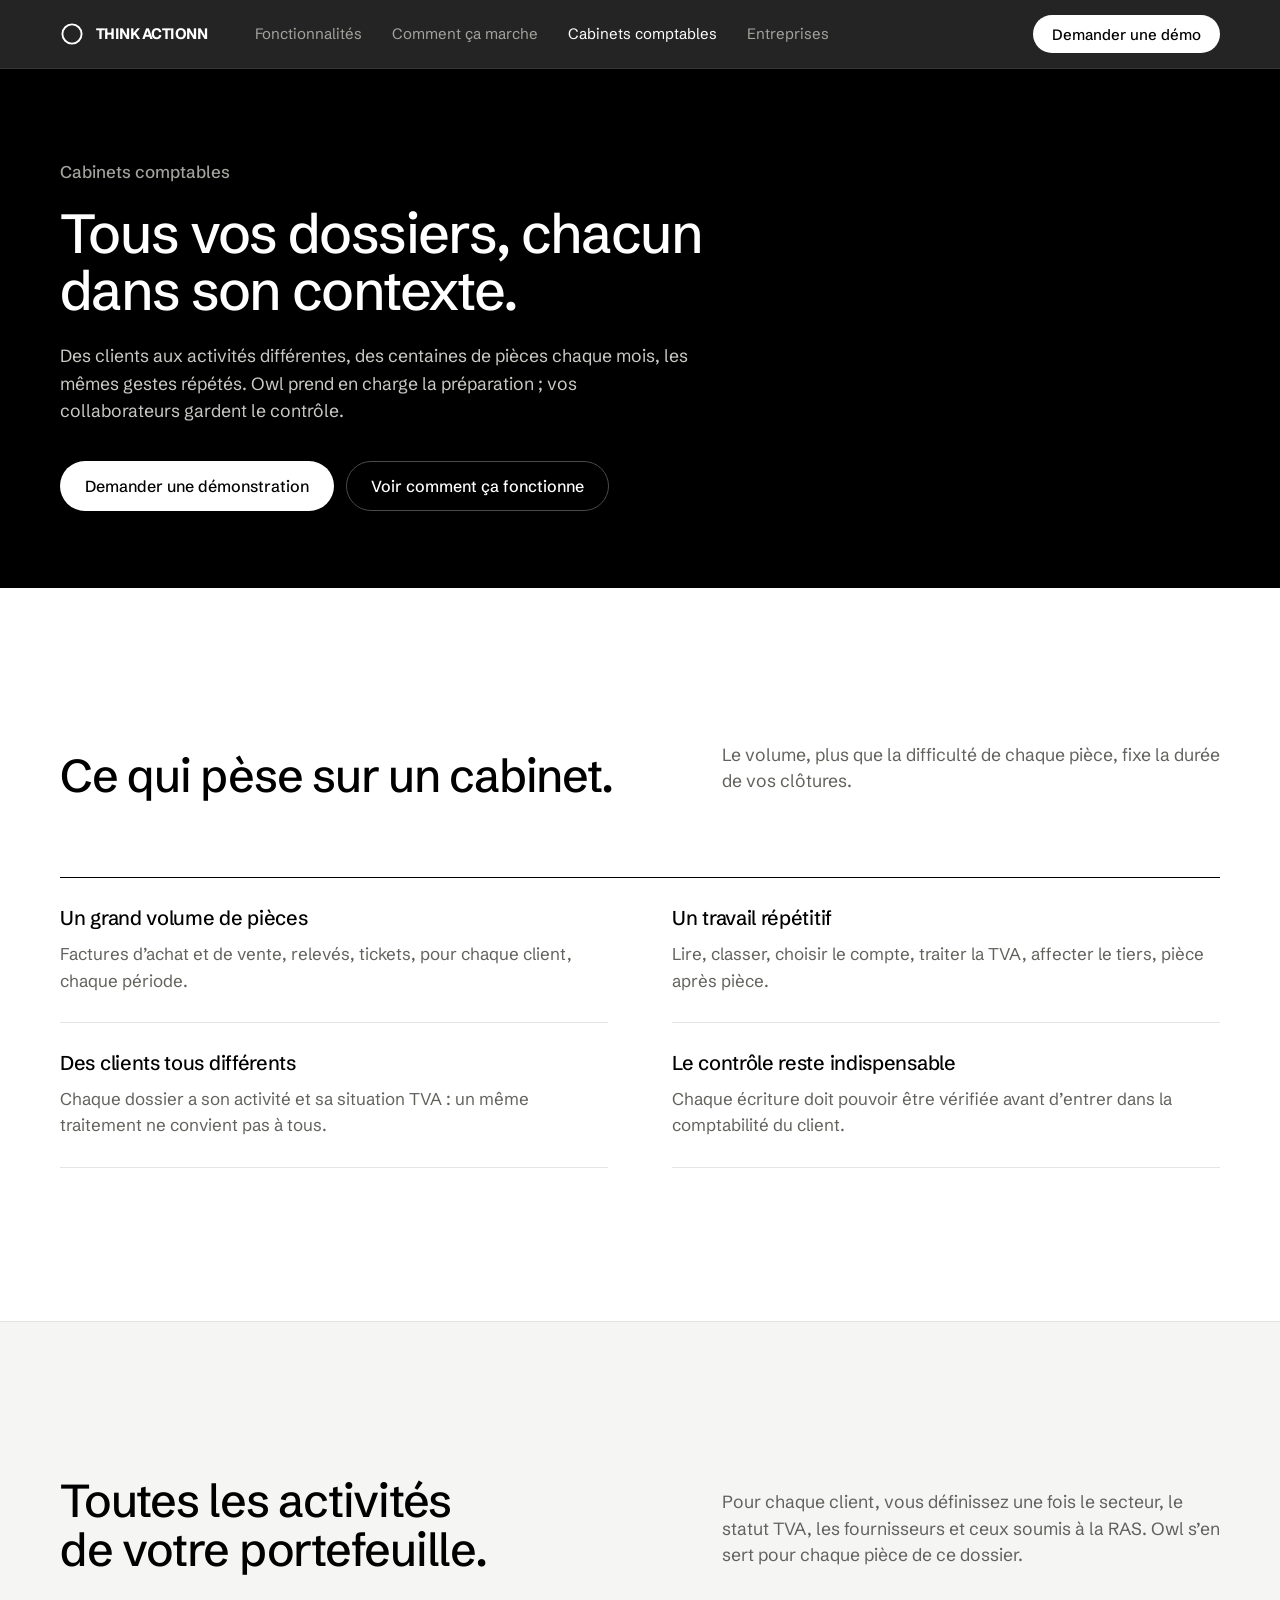
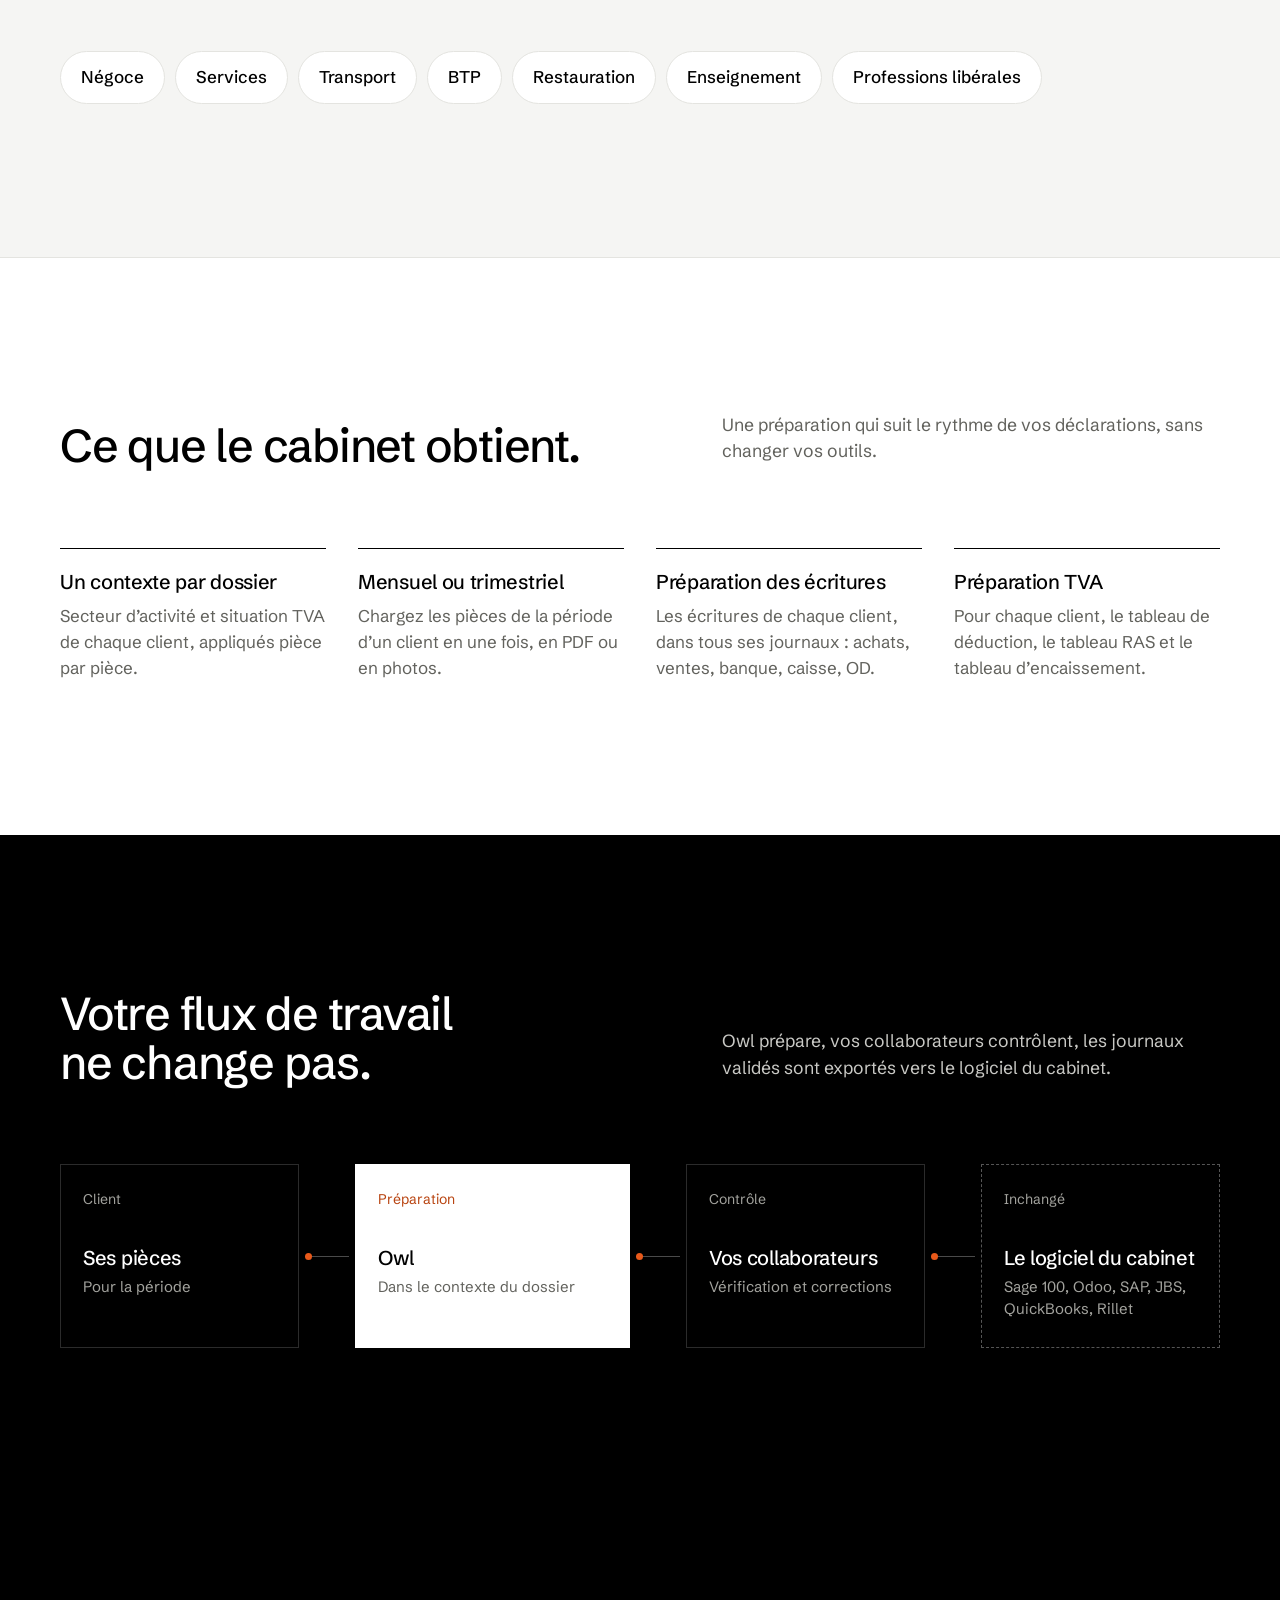
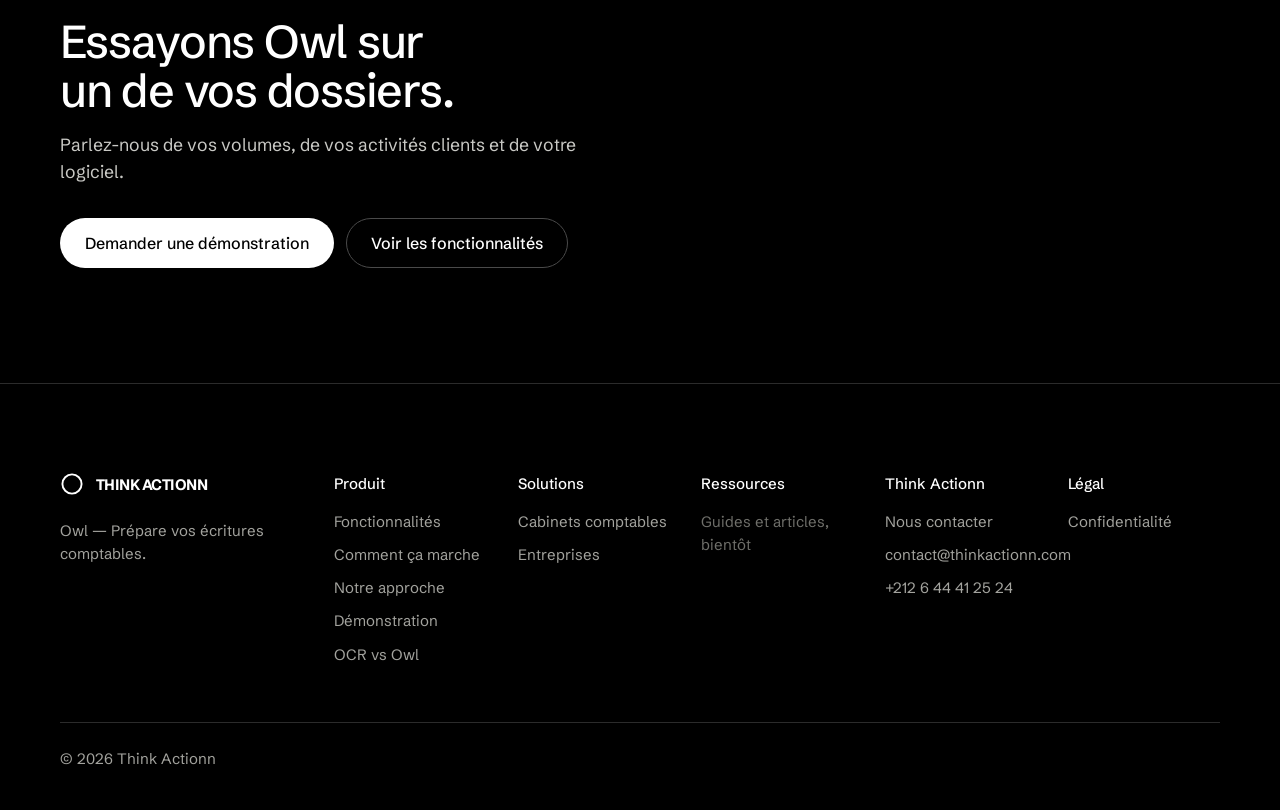
==== accounting-firms.html @ 58a0eada "Libellé « OCR comptable Maroc » renommé « OCR vs Owl » Pied de page des 8 pages, fil d'Ariane et llm" ====
<!doctype html>
<html lang="fr">
<head>
  <meta charset="utf-8">
  <meta name="viewport" content="width=device-width, initial-scale=1">
  <title>Owl pour les cabinets comptables au Maroc | Think Actionn</title>
  <meta name="description" content="Owl prépare les écritures et la TVA de chaque dossier client dans son propre contexte. Vos collaborateurs contrôlent, puis exportent vers le logiciel du cabinet.">
  <meta property="og:type" content="website">
  <meta property="og:locale" content="fr_MA">
  <meta property="og:site_name" content="Think Actionn">
  <meta property="og:url" content="https://www.thinkactionn.com/accounting-firms">
  <meta property="og:title" content="Owl pour les cabinets comptables au Maroc | Think Actionn">
  <meta property="og:description" content="Owl prépare les écritures et la TVA de chaque dossier client dans son propre contexte. Vos collaborateurs contrôlent, puis exportent vers le logiciel du cabinet.">
  <meta property="og:image" content="https://www.thinkactionn.com/assets/og-image.png">
  <meta property="og:image:width" content="1200">
  <meta property="og:image:height" content="630">
  <meta property="og:image:alt" content="Owl par Think Actionn : Owl prépare vos écritures comptables.">
  <meta name="twitter:card" content="summary_large_image">
  <meta name="twitter:title" content="Owl pour les cabinets comptables au Maroc | Think Actionn">
  <meta name="twitter:description" content="Owl prépare les écritures et la TVA de chaque dossier client dans son propre contexte. Vos collaborateurs contrôlent, puis exportent vers le logiciel du cabinet.">
  <meta name="twitter:image" content="https://www.thinkactionn.com/assets/og-image.png">
  <script>document.documentElement.classList.add('js');setTimeout(function(){if(!window.__owlReady)document.documentElement.classList.remove('js')},4000)</script>
  <link rel="canonical" href="https://www.thinkactionn.com/accounting-firms">
  <script type="application/ld+json">{"@context":"https://schema.org","@type":"BreadcrumbList","itemListElement":[{"@type":"ListItem","position":1,"name":"Accueil","item":"https://www.thinkactionn.com/"},{"@type":"ListItem","position":2,"name":"Cabinets comptables","item":"https://www.thinkactionn.com/accounting-firms"}]}</script>
  <link rel="icon" href="assets/favicon.svg" type="image/svg+xml">
  <link rel="preconnect" href="https://fonts.googleapis.com">
  <link rel="preconnect" href="https://fonts.gstatic.com" crossorigin>
  <link href="https://fonts.googleapis.com/css2?family=Geist:wght@400;500;600;700&family=Geist+Mono:wght@500&family=Schibsted+Grotesk:wght@400;500;600;700&display=swap" rel="stylesheet">
  <link rel="stylesheet" href="styles.css">
</head>
<body>
  <a class="skip" href="#main">Aller au contenu</a>

  <header class="nav" id="top">
    <div class="wrap nav__inner">
      <a class="brand" href="/" aria-label="Think Actionn, accueil">
        <svg class="brand__mark" viewBox="0 0 24 24" aria-hidden="true"><circle cx="12" cy="12" r="9.6"/></svg>
        <span class="brand__name">THINK ACTIONN</span>
      </a>
      <nav class="nav__links" id="nav-menu" aria-label="Navigation principale">
        <a href="/features">Fonctionnalités</a>
        <a href="/how-it-works">Comment ça marche</a>
        <a href="/accounting-firms" aria-current="page">Cabinets comptables</a>
        <a href="/companies">Entreprises</a>
        <a class="nav__menu-cta" href="/demo#demande">Demander une démonstration</a>
      </nav>
      <a class="btn btn--light btn--sm nav__cta" href="/demo#demande">Demander une démo</a>
      <button class="nav__toggle" type="button" aria-expanded="false" aria-controls="nav-menu">Menu</button>
    </div>
  </header>

  <main id="main">

    <section class="legal-hero page-hero" aria-labelledby="page-title">
      <div class="wrap">
        <p class="page-hero__k">Cabinets comptables</p>
        <h1 id="page-title">Tous vos dossiers, chacun dans son contexte.</h1>
        <p class="legal-hero__lede">
          Des clients aux activités différentes, des centaines de pièces chaque mois, les mêmes gestes répétés.
          Owl prend en charge la préparation&nbsp;; vos collaborateurs gardent le contrôle.
        </p>
        <div class="page-hero__actions">
          <a class="btn btn--light" href="/demo#demande">Demander une démonstration</a>
          <a class="btn btn--ghost-dark" href="/how-it-works">Voir comment ça fonctionne</a>
        </div>
      </div>
    </section>

    <section class="section" aria-labelledby="c1">
      <div class="wrap">
        <div class="section__head" data-reveal>
          <h2 id="c1">Ce qui pèse sur un cabinet.</h2>
          <p class="lede">Le volume, plus que la difficulté de chaque pièce, fixe la durée de vos clôtures.</p>
        </div>
        <dl class="ctxgrid">
          <div data-reveal><dt>Un grand volume de pièces</dt><dd>Factures d’achat et de vente, relevés, tickets, pour chaque client, chaque période.</dd></div>
          <div data-reveal><dt>Un travail répétitif</dt><dd>Lire, classer, choisir le compte, traiter la TVA, affecter le tiers, pièce après pièce.</dd></div>
          <div data-reveal><dt>Des clients tous différents</dt><dd>Chaque dossier a son activité et sa situation TVA&nbsp;: un même traitement ne convient pas à tous.</dd></div>
          <div data-reveal><dt>Le contrôle reste indispensable</dt><dd>Chaque écriture doit pouvoir être vérifiée avant d’entrer dans la comptabilité du client.</dd></div>
        </dl>
      </div>
    </section>

    <section class="section firms" aria-labelledby="c2">
      <div class="wrap">
        <div class="section__head" data-reveal>
          <h2 id="c2">Toutes les activités de votre portefeuille.</h2>
          <p class="lede">Pour chaque client, vous définissez une fois le secteur, le statut TVA, les fournisseurs et ceux soumis à la RAS. Owl s’en sert pour chaque pièce de ce dossier.</p>
        </div>
        <ul class="sectors" data-reveal aria-label="Exemples d’activités">
          <li>Négoce</li><li>Services</li><li>Transport</li><li>BTP</li><li>Restauration</li><li>Enseignement</li><li>Professions libérales</li>
        </ul>
      </div>
    </section>

    <section class="section" aria-labelledby="c3">
      <div class="wrap">
        <div class="section__head" data-reveal>
          <h2 id="c3">Ce que le cabinet obtient.</h2>
          <p class="lede">Une préparation qui suit le rythme de vos déclarations, sans changer vos outils.</p>
        </div>
        <div class="firm-points firm-points--4">
          <div data-reveal><h3>Un contexte par dossier</h3><p>Secteur d’activité et situation TVA de chaque client, appliqués pièce par pièce.</p></div>
          <div data-reveal><h3>Mensuel ou trimestriel</h3><p>Chargez les pièces de la période d’un client en une fois, en PDF ou en photos.</p></div>
          <div data-reveal><h3>Préparation des écritures</h3><p>Les écritures de chaque client, dans tous ses journaux&nbsp;: achats, ventes, banque, caisse, OD.</p></div>
          <div data-reveal><h3>Préparation TVA</h3><p>Pour chaque client, le tableau de déduction, le tableau RAS et le tableau d’encaissement.</p></div>
        </div>
      </div>
    </section>

    <section class="section fit" aria-labelledby="c4">
      <div class="wrap">
        <div class="section__head" data-reveal>
          <h2 id="c4">Votre flux de travail ne change pas.</h2>
          <p class="lede">Owl prépare, vos collaborateurs contrôlent, les journaux validés sont exportés vers le logiciel du cabinet.</p>
        </div>
        <div class="pipeline" data-reveal role="img" aria-label="Schéma : les pièces du client entrent dans Owl, les écritures sont contrôlées par le cabinet, puis exportées vers le logiciel du cabinet.">
          <div class="pipeline__node"><span class="pipeline__k">Client</span><strong>Ses pièces</strong><span>Pour la période</span></div>
          <div class="pipeline__link" aria-hidden="true"><i></i></div>
          <div class="pipeline__node pipeline__node--owl"><span class="pipeline__k">Préparation</span><strong>Owl</strong><span>Dans le contexte du dossier</span></div>
          <div class="pipeline__link" aria-hidden="true"><i></i></div>
          <div class="pipeline__node"><span class="pipeline__k">Contrôle</span><strong>Vos collaborateurs</strong><span>Vérification et corrections</span></div>
          <div class="pipeline__link" aria-hidden="true"><i></i></div>
          <div class="pipeline__node pipeline__node--yours"><span class="pipeline__k">Inchangé</span><strong>Le logiciel du cabinet</strong><span>Sage 100, Odoo, SAP, JBS, QuickBooks, Rillet</span></div>
        </div>
      </div>
    </section>

    <section class="cta-band" aria-labelledby="cta-title">
      <div class="wrap cta-band__inner" data-reveal>
        <div>
          <h2 id="cta-title">Essayons Owl sur un de vos dossiers.</h2>
          <p>Parlez-nous de vos volumes, de vos activités clients et de votre logiciel.</p>
        </div>
        <div class="cta-band__actions">
          <a class="btn btn--light" href="/demo#demande">Demander une démonstration</a>
          <a class="btn btn--ghost-dark" href="/features">Voir les fonctionnalités</a>
        </div>
      </div>
    </section>

  </main>

  <footer class="footer">
    <div class="wrap">
      <div class="footer__grid">
        <div class="footer__brand">
          <a class="brand brand--footer" href="/" aria-label="Think Actionn, accueil">
            <svg class="brand__mark" viewBox="0 0 24 24" aria-hidden="true"><circle cx="12" cy="12" r="9.6"/></svg>
            <span class="brand__name">THINK ACTIONN</span>
          </a>
          <p>Owl — Prépare vos écritures comptables.</p>
        </div>
        <nav class="footer__col" aria-label="Produit">
          <p class="footer__h">Produit</p>
          <ul>
            <li><a href="/features">Fonctionnalités</a></li>
            <li><a href="/how-it-works">Comment ça marche</a></li>
            <li><a href="/approach">Notre approche</a></li>
            <li><a href="/demo">Démonstration</a></li>
            <li><a href="/ocr-comptable-maroc">OCR vs Owl</a></li>
          </ul>
        </nav>
        <nav class="footer__col" aria-label="Solutions">
          <p class="footer__h">Solutions</p>
          <ul>
            <li><a href="/accounting-firms">Cabinets comptables</a></li>
            <li><a href="/companies">Entreprises</a></li>
          </ul>
        </nav>
        <div class="footer__col">
          <p class="footer__h">Ressources</p>
          <ul>
            <li><span class="footer__soon">Guides et articles, bientôt</span></li>
          </ul>
        </div>
        <nav class="footer__col footer__col--contact" aria-label="Think Actionn">
          <p class="footer__h">Think Actionn</p>
          <ul>
            <li><a href="/demo#demande">Nous contacter</a></li>
            <li><a href="mailto:contact@thinkactionn.com">contact@thinkactionn.com</a></li>
            <li><a href="tel:+212644412524">+212 6 44 41 25 24</a></li>
          </ul>
        </nav>
        <nav class="footer__col" aria-label="Légal">
          <p class="footer__h">Légal</p>
          <ul>
            <li><a href="/confidentialite">Confidentialité</a></li>
            <!-- TODO: ajouter « Mentions légales » et « Conditions d’utilisation » quand les textes seront rédigés. -->
          </ul>
        </nav>
      </div>
      <p class="footer__copy">© <span data-year>2026</span> Think Actionn</p>
    </div>
  </footer>

  <script src="script.js" defer></script>
</body>
</html>
---- styles.css ----
/* Think Actionn — OWL marketing site */

:root {
  --ink: #000;
  --paper: #fff;
  --graphite: #141414;
  --line-dark: #2b2b2b;
  --mist: #a3a39e;          /* secondary text on black */
  --stone: #62625d;         /* secondary text on white */
  --line: #e4e4e0;
  --wash: #f5f5f3;          /* quiet alternate surface */
  --ember: #e8591a;         /* "prepared by OWL" — used for nothing else */
  --ember-ink: #b8430f;     /* ember as readable text on white */

  --font: "Schibsted Grotesk", system-ui, -apple-system, "Segoe UI", sans-serif;
  --font-ui: "Geist", system-ui, -apple-system, "Segoe UI", sans-serif;
  --font-mono: "Geist Mono", ui-monospace, Consolas, monospace;
  --ease: cubic-bezier(.2, .7, .2, 1);

  --wrap: 1240px;
  --gutter: clamp(16px, 4vw, 40px);
  --section: clamp(88px, 12vw, 160px);

  --t-h1: clamp(2.4rem, 4.3vw, 3.8rem);
  --t-h2: clamp(2rem, 3.6vw, 3.2rem);
  --t-lede: clamp(1.1rem, 1.35vw, 1.25rem);
}

*, *::before, *::after { box-sizing: border-box; }
html { scroll-behavior: smooth; -webkit-text-size-adjust: 100%; }
body {
  margin: 0;
  font-family: var(--font);
  font-size: 1.0625rem;
  line-height: 1.55;
  color: var(--ink);
  background: var(--paper);
  -webkit-font-smoothing: antialiased;
  text-rendering: optimizeLegibility;
}
h1, h2, h3, p, dl, dd, ol, ul, figure, fieldset { margin: 0; }
ol, ul { padding: 0; list-style: none; }
fieldset { border: 0; padding: 0; min-width: 0; }
a { color: inherit; }
img, svg { display: block; }
.num { text-align: right; font-variant-numeric: tabular-nums; white-space: nowrap; }

:focus-visible { outline: 2px solid var(--ember); outline-offset: 3px; border-radius: 2px; }

.skip {
  position: absolute; left: 16px; top: -60px; z-index: 100;
  background: var(--paper); color: var(--ink); padding: 10px 14px; text-decoration: none;
}
.skip:focus { top: 12px; }

.wrap { max-width: var(--wrap); margin: 0 auto; padding: 0 var(--gutter); }

h1, h2 { font-weight: 500; letter-spacing: -0.03em; line-height: 1.04; text-wrap: balance; }
h1 { font-size: var(--t-h1); }
h2 { font-size: var(--t-h2); line-height: 1.07; letter-spacing: -0.027em; }
h3 { font-size: 1.125rem; font-weight: 600; letter-spacing: -0.01em; line-height: 1.3; }
.lede { font-size: var(--t-lede); line-height: 1.5; color: var(--stone); max-width: 38em; text-wrap: pretty; }
.text-link { display: inline-block; margin-top: 28px; font-weight: 500; text-underline-offset: 5px; text-decoration-thickness: 1px; }
.text-link:hover { text-decoration-color: var(--ember); }

/* ---------- Buttons ---------- */
.btn {
  display: inline-flex; align-items: center; justify-content: center;
  height: 50px; padding: 0 24px;
  font: 500 1rem/1 var(--font);
  text-decoration: none; border: 1px solid transparent; border-radius: 999px;
  cursor: pointer; transition: background-color .15s, color .15s, border-color .15s, transform .15s, opacity .15s;
}
.btn:active { transform: scale(.98); }
.btn--sm { white-space: nowrap; flex: none; height: 38px; padding: 0 18px; font-size: .9375rem; }
.btn--light { background: var(--paper); color: var(--ink); }
.btn--light:hover { background: #e9e9e6; }
.btn--ghost-dark { color: var(--paper); border-color: #4a4a4a; }
.btn--ghost-dark:hover { border-color: var(--paper); }
.btn[aria-busy="true"] { opacity: .6; cursor: progress; }

/* ---------- Nav ---------- */
.nav {
  position: sticky; top: 0; z-index: 50;
  background: rgba(0, 0, 0, .86);
  backdrop-filter: saturate(140%) blur(10px);
  -webkit-backdrop-filter: saturate(140%) blur(10px);
  color: var(--paper);
  border-bottom: 1px solid rgba(255, 255, 255, .08);
}
.nav__inner { display: flex; align-items: center; gap: 40px; height: 68px; }
.brand { display: inline-flex; align-items: center; gap: 12px; white-space: nowrap; flex: none; text-decoration: none; font-weight: 600; font-size: 1.0625rem; letter-spacing: -0.01em; }
.brand__mark { width: 24px; height: 24px; fill: none; stroke: currentColor; stroke-width: 1.9; }
.brand__name { font-family: var(--font-ui); font-weight: 700; font-size: .9375rem; letter-spacing: -0.035em; }
.nav__links { display: flex; gap: 30px; margin-right: auto; }
.nav__links a { white-space: nowrap; text-decoration: none; font-size: .9375rem; color: var(--mist); transition: color .15s; }
.nav__links a:hover { color: var(--paper); }

/* ---------- OWL logo ---------- */
.owl-logo { --owl-eye: var(--ink); height: 46px; width: auto; color: var(--paper); overflow: visible; }
.owl-eye { fill: var(--owl-eye); }
.owl-logo--live .owl-eyes { transform-box: fill-box; transform-origin: center; animation: owl-blink 6s infinite; }
.owl-logo--live .owl-pupils { animation: owl-glance 9s var(--ease) infinite; }
@keyframes owl-blink { 0%, 90%, 96%, 100% { transform: scaleY(1); } 93% { transform: scaleY(.08); } }
@keyframes owl-glance {
  0%, 22% { transform: translate(0, 0); }
  28%, 46% { transform: translate(-3px, 2px); }
  52%, 70% { transform: translate(3px, 2px); }
  76%, 100% { transform: translate(0, 0); }
}

/* ---------- Hero ---------- */
.hero { background: var(--ink); color: var(--paper); overflow: hidden; padding: clamp(48px, 6vw, 80px) 0 clamp(64px, 8vw, 112px); }
.hero__top { display: grid; grid-template-columns: minmax(0, 7.4fr) minmax(0, 4.6fr); gap: 32px clamp(40px, 5vw, 80px); align-items: end; }
.hero__product { display: flex; align-items: flex-end; gap: 14px; color: var(--mist); font-size: 1rem; margin-bottom: 32px; }
.hero__product span { padding-bottom: 2px; }
.hero__title .line { display: block; overflow: hidden; padding-bottom: .08em; }
.hero__title .line > span { display: inline-block; }
.hero__title .line + .line > span { color: #bdbdb8; }
.hero__lede { font-size: var(--t-lede); line-height: 1.5; color: #c9c9c5; }
.hero__actions { display: flex; flex-wrap: wrap; gap: 12px; margin-top: 30px; }
.hero__actions .btn { height: 46px; padding: 0 18px; font-size: .9375rem; }
.hero__stage { margin-top: clamp(48px, 6vw, 80px); }

.js .hero__title .line > span { transform: translateY(110%); animation: rise 1s var(--ease) forwards; }
.js .hero__title .line + .line > span { animation-delay: .12s; }
.js .hero__product, .js .hero__side { opacity: 0; animation: fade-up .9s var(--ease) forwards; }
.js .hero__side { animation-delay: .35s; }
.js .hero__stage { opacity: 0; transform: translateY(48px); animation: slide-in 1.3s var(--ease) .45s forwards; }
@keyframes rise { to { transform: none; } }
@keyframes fade-up { from { opacity: 0; transform: translateY(16px); } to { opacity: 1; transform: none; } }
@keyframes slide-in { to { opacity: 1; transform: none; } }

/* demo steps above the window */
.steps-bar { display: grid; grid-template-columns: repeat(4, minmax(0, 1fr)); gap: 12px; margin-bottom: 18px; }
.steps-bar li { position: relative; display: flex; align-items: center; gap: 10px; padding-bottom: 12px; color: #77776f; font-size: .9375rem; transition: color .4s; }
.steps-bar li::before { content: ""; position: absolute; left: 0; right: 0; bottom: 0; height: 2px; background: #262626; }
.steps-bar li::after { content: ""; position: absolute; left: 0; right: 0; bottom: 0; height: 2px; background: var(--ember); transform: scaleX(0); transform-origin: left; transition: transform .5s var(--ease); }
.steps-bar span { display: inline-grid; place-items: center; width: 24px; height: 24px; border-radius: 50%; border: 1px solid #3a3a3a; font-size: .8125rem; font-variant-numeric: tabular-nums; flex: none; transition: background-color .4s, border-color .4s, color .4s; }
.steps-bar li.is-active, .steps-bar li.is-done { color: var(--paper); }
.steps-bar li.is-active::after, .steps-bar li.is-done::after { transform: scaleX(1); }
.steps-bar li.is-done::after { background: #5a5a5a; }
.steps-bar li.is-active span { background: var(--ember); border-color: var(--ember); color: var(--paper); }
.steps-bar li.is-done span { border-color: #777; }

/* ---------- Window chrome ---------- */
.window { border-radius: 12px; overflow: hidden; background: #fff; box-shadow: 0 0 0 1px rgba(255,255,255,.14), 0 50px 100px -30px rgba(0,0,0,.7); font-family: var(--font-ui); user-select: none; }
.window--light { box-shadow: 0 0 0 1px var(--line), 0 40px 80px -48px rgba(0,0,0,.35); }
.window__bar { display: flex; align-items: center; justify-content: space-between; height: 38px; padding-left: 14px; background: #f0f0ee; border-bottom: 1px solid #e2e2de; font-size: 12.5px; }
.window__title { display: flex; align-items: center; gap: 10px; color: #6d6d68; white-space: nowrap; overflow: hidden; }
.window__title strong { color: #111; font-weight: 600; letter-spacing: .01em; }
.window__owl { width: 16px; height: 16px; color: #111; flex: none; }
.window__sep { width: 1px; height: 12px; background: #cfcfca; }
.window__controls { display: flex; height: 100%; }
.window__controls svg { width: 46px; height: 100%; padding: 14px 18px; fill: none; stroke: #555; stroke-width: 1; }

/* ---------- OWL dashboard replica (fixed 1280×740 canvas, scaled to fit) ---------- */
.dash-viewport { position: relative; width: 100%; height: calc(740px * var(--s, 1)); overflow: hidden; }
.dash {
  position: absolute; left: 0; top: 0; width: 1280px; height: 740px;
  transform: scale(var(--s, 1)); transform-origin: 0 0;
  display: grid; grid-template-columns: 206px minmax(0, 1fr);
  background: #fff; color: #1b1b1b; font-family: var(--font-ui); font-size: 12px; line-height: 1.35;
  font-variant-numeric: tabular-nums;
}
.dash svg { fill: none; stroke: currentColor; stroke-width: 1.3; stroke-linecap: round; stroke-linejoin: round; }

.dash__side { padding: 22px 14px; border-right: 1px solid #efedea; }
.dash__brand { display: flex; align-items: center; gap: 10px; padding: 0 8px; font-size: 14px; letter-spacing: -.02em; }
.dash__brand svg { width: 24px; height: 24px; stroke-width: 2; }
.dash__group { display: flex; justify-content: space-between; align-items: center; margin: 44px 8px 12px; font-size: 9px; font-weight: 600; letter-spacing: .3em; color: #a09e99; }
.dash__group svg { width: 10px; height: 10px; }
.dash__group--two { margin-top: 36px; }
.dash__nav li { display: flex; align-items: center; gap: 10px; padding: 9px 10px; border-radius: 8px; color: #33332f; font-size: 12px; transition: background-color .3s, box-shadow .3s; }
.dash__nav li svg { width: 14px; height: 14px; color: #8a8883; flex: none; }
.dash__nav li.is-active { background: #f4f2ef; font-weight: 600; color: #111; }
.dash__nav li.is-active svg { color: #111; }

.dash__main { position: relative; display: flex; flex-direction: column; background: #fbfaf8; min-width: 0; overflow: hidden; }
.dash__top { display: flex; align-items: center; gap: 18px; height: 58px; flex: none; padding: 0 22px; background: #fff; border-bottom: 1px solid #f0eeea; }
.dash__burger { width: 18px; height: 18px; color: #444; }
.dash__crumb { font-family: var(--font-mono); font-size: 11px; letter-spacing: .06em; color: #666; transition: opacity .25s; }
.dash__jsel { margin-left: auto; display: flex; align-items: center; gap: 22px; border: 1px solid #e6e4e0; border-radius: 999px; padding: 10px 18px; font-size: 10.5px; letter-spacing: .06em; background: #fff; }
.dash__jsel b { font-weight: 700; }
.dash__jsel svg { width: 10px; height: 10px; }

/* journal view */
.jv { display: flex; flex-direction: column; flex: 1; min-height: 0; transition: opacity .35s var(--ease); }
.jv.is-hidden { opacity: 0; }
.dash__toolbar { position: relative; display: flex; align-items: flex-end; gap: 12px; padding: 22px 22px 0; }
.dash__search { display: flex; align-items: center; gap: 9px; width: 210px; flex: none; height: 38px; padding: 0 12px; border: 1px solid #e4e2de; border-radius: 8px; background: #fff; color: #9a9893; font-size: 12px; white-space: nowrap; }
.dash__search svg { width: 15px; height: 15px; color: #555; }
.dash__field { position: relative; }
.dash__field label { display: block; font-size: 8px; font-weight: 600; letter-spacing: .12em; color: #6f6d68; margin: 0 0 6px 2px; }
.dash__select { display: flex; align-items: center; justify-content: space-between; gap: 14px; min-width: 118px; height: 38px; padding: 0 12px; border: 1px solid #e4e2de; border-radius: 8px; background: #fff; font-size: 10px; letter-spacing: .03em; white-space: nowrap; transition: border-color .3s, box-shadow .3s, transform .15s; }
.dash__select--wide { min-width: 168px; }
.dash__select b { font-weight: 700; }
.dash__select svg { width: 10px; height: 10px; color: #666; flex: none; }
.dd { position: absolute; z-index: 6; top: 100%; left: 0; right: 0; margin-top: 4px; padding: 4px; background: #fff; border: 1px solid #e4e2de; border-radius: 8px; box-shadow: 0 14px 30px -12px rgba(0,0,0,.25); font-size: 9.5px; font-weight: 700; letter-spacing: .03em; opacity: 0; transform: translateY(-4px); transition: opacity .25s, transform .25s; }
.dd.is-open { opacity: 1; transform: none; }
.dd li { padding: 8px; border-radius: 5px; }
.dd li.is-on { background: #f4f2ef; }
.dash__btn { display: flex; align-items: center; gap: 8px; height: 38px; padding: 0 14px; border: 1px solid #e4e2de; border-radius: 8px; background: #fff; font-size: 9px; font-weight: 700; letter-spacing: .04em; white-space: nowrap; transition: border-color .3s, box-shadow .3s, transform .15s; }
.dash__btn svg { width: 13px; height: 13px; color: #555; }
.dash__upslot { position: relative; height: 46px; min-width: 250px; }
.dash__upload { position: absolute; left: 0; top: 0; display: flex; align-items: center; gap: 10px; height: 46px; padding: 0 24px; border: 1.5px dashed #d6d3cd; border-radius: 10px; background: #fff; font-size: 10.5px; font-weight: 600; white-space: nowrap; transition: opacity .3s, border-color .3s, box-shadow .3s, transform .15s; }
.dash__upload svg { width: 14px; height: 14px; }
.dash__loaded { position: absolute; left: 0; top: 4px; display: flex; gap: 8px; opacity: 0; transform: translateX(-6px); transition: opacity .35s var(--ease), transform .35s var(--ease); pointer-events: none; }
.dash__upslot.is-loaded .dash__upload { opacity: 0; }
.dash__upslot.is-loaded .dash__loaded { opacity: 1; transform: none; }
.dash__chip { display: flex; align-items: center; gap: 10px; height: 38px; padding: 0 10px; border: 1px solid #e4e2de; border-radius: 8px; background: #fff; font-size: 9.5px; font-weight: 600; white-space: nowrap; }
.dash__chip i { font-style: normal; color: #999; font-size: 12px; }
.dash__analyse { display: flex; align-items: center; height: 38px; padding: 0 20px; border-radius: 8px; background: #111; color: #fff; font-size: 10px; font-weight: 700; letter-spacing: .06em; border: 1px solid #111; transition: transform .15s, box-shadow .3s; }
.tiers-pop { position: absolute; z-index: 6; top: 72px; left: 600px; width: 260px; padding: 14px; background: #fff; border: 1px solid #e6e3de; border-radius: 12px; box-shadow: 0 18px 40px -16px rgba(0,0,0,.28); opacity: 0; transform: translateY(6px); transition: opacity .3s var(--ease), transform .3s var(--ease); }
.tiers-pop.is-show { opacity: 1; transform: none; }
.tiers-pop p { font-size: 8.5px; font-weight: 600; letter-spacing: .12em; color: #6f6d68; margin-bottom: 8px; }
.tiers-pop li { display: flex; justify-content: space-between; padding: 7px 4px; border-bottom: 1px solid #f2f0ec; font-size: 11px; opacity: 0; transition: opacity .3s; }
.tiers-pop li:last-child { border-bottom: 0; }
.tiers-pop li b { font-weight: 600; font-family: var(--font-mono); font-size: 10.5px; }
.tiers-pop.is-show li { opacity: 1; }
.tiers-pop.is-show li:nth-child(2) { transition-delay: .06s; } .tiers-pop.is-show li:nth-child(3) { transition-delay: .12s; }
.tiers-pop.is-show li:nth-child(4) { transition-delay: .18s; } .tiers-pop.is-show li:nth-child(5) { transition-delay: .24s; }
.tiers-pop.is-show li:nth-child(6) { transition-delay: .3s; }

.dash__actions { display: flex; align-items: center; gap: 14px; padding: 16px 22px; }
.dash__export { display: flex; align-items: center; gap: 7px; height: 36px; padding: 0 14px; border: 1px solid #efedea; border-radius: 8px; color: #cfcdc8; white-space: nowrap; font-size: 9.5px; font-weight: 600; letter-spacing: .08em; transition: color .4s, border-color .4s, background-color .4s; }
.dash__export svg { width: 12px; height: 12px; }
.dash__export.is-on { color: #111; border-color: #cfcdc8; background: #fff; }
.dash__vsep { width: 1px; height: 22px; background: #e4e2de; }
.dash__clear { display: flex; align-items: center; height: 36px; padding: 0 14px; border: 1px solid #f6e4de; border-radius: 8px; color: #e49a86; white-space: nowrap; font-size: 9.5px; font-weight: 600; letter-spacing: .08em; transition: box-shadow .3s, transform .15s, border-color .3s; }

[data-target].is-focus .dash__select, .dash__btn.is-focus, .dash__upload.is-focus, .dash__clear.is-focus, .dash__analyse.is-focus, .docpanel__head b.is-focus { border-color: var(--ember); box-shadow: 0 0 0 3px rgba(232, 89, 26, .2); }
.dash__nav li.is-focus { box-shadow: inset 0 0 0 1px var(--ember); }
.is-press { transform: scale(.95); }

.dash__content { display: flex; flex: 1; min-height: 0; margin: 0 22px 22px; }

/* document source panel */
.docpanel { display: flex; flex-direction: column; width: 0; margin-right: 0; opacity: 0; overflow: hidden; flex: none; background: #fff; border: 1px solid #ebe8e3; border-radius: 10px; transition: width .7s var(--ease), margin-right .7s var(--ease), opacity .4s; }
.dash__content.is-docopen .docpanel { width: 330px; margin-right: 16px; opacity: 1; }
.docpanel > * { min-width: 328px; }
.docpanel__head { display: flex; justify-content: space-between; align-items: center; height: 40px; flex: none; padding: 0 14px; border-bottom: 1px solid #efedea; font-family: var(--font-mono); font-size: 9.5px; letter-spacing: .12em; color: #444; }
.docpanel__head span { display: flex; align-items: center; gap: 8px; }
.docpanel__head span i { width: 5px; height: 5px; border-radius: 50%; background: #111; }
.docpanel__head b { font-family: var(--font-ui); font-weight: 400; font-size: 16px; line-height: 1; padding: 2px 6px; border: 1px solid transparent; border-radius: 5px; transition: border-color .3s, box-shadow .3s, transform .15s; }
.docpanel__body { position: relative; flex: 1; min-height: 0; padding: 16px; background: #f6f5f2; overflow: hidden; }
.docpanel__foot { display: flex; align-items: center; justify-content: center; gap: 22px; height: 48px; flex: none; border-top: 1px solid #efedea; font-size: 10px; letter-spacing: .06em; }
.docpanel__foot b { font-weight: 700; }
.pgbtn { display: grid; place-items: center; width: 26px; height: 26px; border: 1px solid #ebe8e3; border-radius: 6px; color: #bbb; font-size: 14px; }
.pgbtn--on { color: #111; border-color: #d6d3cd; }
.docpanel__scan { position: absolute; left: 0; right: 0; top: 0; height: 70px; pointer-events: none; opacity: 0; background: linear-gradient(to bottom, rgba(232,89,26,0), rgba(232,89,26,.10) 85%, rgba(232,89,26,.7)); }
.docpanel__scan.is-on { animation: docscan 1.1s linear infinite; }
@keyframes docscan { 0% { opacity: 1; transform: translateY(-70px); } 100% { opacity: 1; transform: translateY(420px); } }

.docpaper { position: relative; height: 100%; background: #fff; box-shadow: 0 1px 3px rgba(0,0,0,.12); padding: 18px 16px; font-size: 8.5px; color: #333; overflow: hidden; transition: opacity .25s; }
.docpaper.is-turning { opacity: 0; }
.docpaper h5 { margin: 0 0 2px; font-size: 11px; font-weight: 700; color: #111; }
.docpaper .dp-sub { color: #888; margin-bottom: 10px; }
.docpaper .dp-line { height: 5px; background: #ecebe8; border-radius: 2px; margin: 6px 0; }
.docpaper .dp-row { display: flex; justify-content: space-between; padding: 5px 0; border-bottom: 1px solid #f0efec; }
.docpaper .dp-total { display: flex; justify-content: space-between; margin-top: 10px; padding-top: 6px; border-top: 1px solid #333; font-weight: 700; color: #111; }
.docpaper--ticket { width: 150px; margin: 0 auto; padding: 14px 12px; font-family: var(--font-mono); font-size: 7.5px; transform: rotate(-1.2deg); }
.docpaper--ticket .dp-logo { text-align: center; font-family: var(--font-ui); font-weight: 800; font-size: 16px; letter-spacing: -.06em; color: #111; }
.docpaper--ticket .dp-c { text-align: center; }

/* journal table */
.dash__table { display: flex; flex-direction: column; flex: 1; min-width: 0; border: 1px solid #ebe8e3; border-radius: 10px; background: #fff; overflow: hidden; }
.dt__scroll { flex: 1; min-height: 0; overflow: hidden; }
.dt__inner { display: flex; flex-direction: column; min-width: 998px; height: 100%; }
.dt__row { display: grid; grid-template-columns: 64px 88px 104px 92px minmax(260px, 1fr) 110px 104px 88px 88px; }
.dt__row > span { display: flex; align-items: center; padding: 0 10px; border-right: 1px solid #f1efeb; white-space: nowrap; overflow: hidden; text-overflow: ellipsis; min-width: 0; }
.dt__row > span:last-child { border-right: 0; }
.dt__row > .r { justify-content: flex-end; }
.dt__head { height: 44px; flex: none; background: #f7f5f2; border-bottom: 1px solid #ebe8e3; }
.dt__head > span { font-size: 8.5px; font-weight: 500; letter-spacing: .07em; color: #6d6b66; }
.dt__add { display: flex; align-items: center; justify-content: center; gap: 8px; height: 36px; flex: none; border-bottom: 1px solid #efedea; font-size: 9.5px; font-weight: 600; letter-spacing: .07em; color: #555; }
.dt__add svg { width: 11px; height: 11px; }
.dt__body { flex: 1; min-height: 0; overflow: hidden; }
.dt__rows { transition: transform .45s var(--ease); }
.dt__rows .dt__row { height: 30px; border-bottom: 1px solid #f1efeb; font-size: 10.5px; }
.dt__rows .dt__row.is-filled > span:first-child { box-shadow: inset 2px 0 0 var(--ember); font-weight: 600; }
.dt__rows .dt__row.is-filled > span:nth-child(3) { font-weight: 600; }
.dt__rows .dt__row.is-new { animation: row-in .7s var(--ease); }
.dt__rows .dt__row.is-new > span { animation: cell-in .4s var(--ease) backwards; }
.dt__rows .dt__row.is-clearing { transition: opacity .35s; opacity: 0; }
@keyframes row-in { from { background: rgba(232, 89, 26, .12); } to { background: transparent; } }
@keyframes cell-in { from { opacity: 0; transform: translateY(4px); } to { opacity: 1; transform: none; } }
.dt__hbar { height: 0; flex: none; padding: 0 14px; overflow: hidden; transition: height .4s; }
.dt__hbar i { display: block; width: 62%; height: 6px; margin-top: 4px; border-radius: 3px; background: #b9b7b2; }
.dash__content.is-docopen .dt__hbar { height: 14px; }
.dt__foot { display: flex; align-items: center; gap: 12px; height: 42px; flex: none; padding: 0 20px; background: #f7f5f2; border-top: 1px solid #ebe8e3; font-family: var(--font-mono); font-size: 10px; letter-spacing: .12em; color: #6d6b66; }
.dt__foot b { font-weight: 500; color: #1b3a8a; letter-spacing: .02em; min-width: 100px; font-size: 11px; }
.dt__foot b.is-credit { color: #d8412f; }
.dt__balanced { margin-left: auto; display: flex; align-items: center; gap: 8px; font-family: var(--font-ui); font-style: normal; font-size: 11px; letter-spacing: 0; color: #111; opacity: 0; transition: opacity .4s; }
.dt__balanced::before { content: ""; width: 7px; height: 7px; border-radius: 50%; background: var(--ember); }
.dt__balanced.is-show { opacity: 1; }

/* shared overlay */
.ov-analyse { position: absolute; z-index: 7; top: 300px; left: 560px; width: 400px; padding: 20px 22px; background: #fff; border: 1px solid #e6e3de; border-radius: 12px; box-shadow: 0 18px 40px -16px rgba(0,0,0,.28); opacity: 0; transform: translateY(8px) scale(.98); pointer-events: none; transition: opacity .35s var(--ease), transform .35s var(--ease); }
.ov-analyse.is-show { opacity: 1; transform: none; }
.ov-analyse__head { display: flex; align-items: center; gap: 12px; padding-bottom: 14px; border-bottom: 1px solid #efedea; margin-bottom: 10px; }
.ov-analyse__head svg { width: 30px; height: 30px; color: #111; stroke: none; }
.ov-analyse__head b { display: block; font-size: 13.5px; font-weight: 600; }
.ov-analyse__head span { font-size: 11px; color: #6d6b66; }
.ov-analyse li { display: flex; align-items: center; gap: 10px; padding: 6px 0; font-size: 12px; color: #9a9893; transition: color .3s; }
.ov-analyse li::before { content: ""; width: 14px; height: 14px; border-radius: 50%; box-shadow: inset 0 0 0 1.5px #d0cec9; flex: none; transition: box-shadow .3s, background-color .3s; }
.ov-analyse li.is-working { color: #111; }
.ov-analyse li.is-working::before { box-shadow: inset 0 0 0 1.5px var(--ember); animation: pulse .8s ease-in-out infinite; }
.ov-analyse li.is-done { color: #111; }
.ov-analyse li.is-done::before { background: var(--ember) url("data:image/svg+xml,%3Csvg xmlns='http://www.w3.org/2000/svg' viewBox='0 0 14 14'%3E%3Cpath d='M4 7.2 6 9.2 10 5' fill='none' stroke='%23fff' stroke-width='1.6' stroke-linecap='round' stroke-linejoin='round'/%3E%3C/svg%3E") center / 14px no-repeat; box-shadow: none; }
.ov-analyse li b { font-weight: 600; margin-left: 4px; }

.cursor { position: absolute; left: 0; top: 0; z-index: 10; width: 22px; height: 22px; stroke: none !important; transform: translate(900px, 560px); transition: transform .85s var(--ease), opacity .3s; pointer-events: none; }

/* ---------- Tax section on the page ---------- */
.fiscal { border-top: 1px solid var(--line); }
.fiscal__list { display: grid; grid-template-columns: repeat(3, minmax(0, 1fr)); gap: 0 40px; }
.fiscal__list > div { padding: 28px 0 8px; border-top: 2px solid var(--ember); }
.fiscal__list > div:nth-child(2) { transition-delay: .1s; }
.fiscal__list > div:nth-child(3) { transition-delay: .2s; }
.fiscal__list dt { font-size: 1.5rem; font-weight: 500; letter-spacing: -0.02em; margin-bottom: 12px; }
.fiscal__list dd { color: var(--stone); max-width: 30em; }
@media (max-width: 960px) { .fiscal__list { grid-template-columns: minmax(0, 1fr); gap: 28px; } }
/* ---------- Status dots ---------- */
.st { display: inline-block; width: 8px; height: 8px; border-radius: 50%; flex: none; }
.st--prepared { background: var(--ember); }
@keyframes pulse { 50% { opacity: .35; } }

/* ---------- Scroll reveal ---------- */
.js [data-reveal] { opacity: 0; transform: translateY(28px); transition: opacity .9s var(--ease), transform .9s var(--ease); }
.js [data-reveal].is-visible { opacity: 1; transform: none; }

/* ---------- Sections ---------- */
.section { padding: var(--section) 0; }
.section__head { display: grid; grid-template-columns: minmax(0, 6fr) minmax(0, 5fr); gap: 32px 64px; align-items: end; margin-bottom: clamp(48px, 6vw, 80px); }
.section__head .lede { padding-bottom: .35em; }
.for { display: flex; align-items: center; gap: 10px; font-weight: 500; color: var(--stone); margin-bottom: 20px; }
.for::before { content: ""; width: 22px; height: 2px; background: currentColor; }

/* Beyond extraction */
.compare { display: grid; grid-template-columns: minmax(0, 1fr) 72px minmax(0, 1fr); align-items: stretch; }
.compare__col { padding: clamp(24px, 3vw, 40px); display: flex; flex-direction: column; }
.compare__col h3 { font-size: 1.5rem; font-weight: 500; letter-spacing: -0.02em; }
.compare__sub { color: var(--stone); margin: 4px 0 24px; font-size: .9375rem; }
.compare__col--plain { border: 1px solid var(--line); }
.compare__col--owl { background: var(--ink); color: var(--paper); transition-delay: .15s; }
.compare__col--owl .compare__sub { color: var(--mist); }
.fields { font-family: var(--font-ui); font-size: 14px; border-top: 1px solid var(--ink); }
.fields div { display: flex; justify-content: space-between; gap: 16px; padding: 10px 0; border-bottom: 1px solid var(--line); }
.fields dt { color: var(--stone); }
.fields dd { font-weight: 500; }
.compare__todo { margin-top: auto; padding-top: 28px; }
.compare__todo p { font-weight: 600; margin-bottom: 8px; }
.compare__todo li { position: relative; padding: 4px 0 4px 20px; color: var(--stone); }
.compare__todo li::before { content: ""; position: absolute; left: 0; top: .78em; width: 9px; height: 9px; border-radius: 50%; box-shadow: inset 0 0 0 1.5px #b5b5b0; }
.compare__todo--done li { color: var(--paper); }
.compare__todo--done li::before { box-shadow: none; background: var(--ember); }
.compare__arrow { position: relative; }
.compare__arrow::before { content: ""; position: absolute; left: 10px; right: 10px; top: 50%; height: 1px; background: var(--line); }
.compare__arrow span { position: absolute; top: 50%; left: 10px; width: 7px; height: 7px; margin-top: -3px; border-radius: 50%; background: var(--ember); animation: travel 2.2s var(--ease) infinite; }
@keyframes travel { 0% { left: 10px; opacity: 0; } 15% { opacity: 1; } 85% { opacity: 1; } 100% { left: calc(100% - 17px); opacity: 0; } }

.ctx { display: flex; flex-wrap: wrap; gap: 6px; }
.chip { display: inline-flex; gap: 5px; align-items: center; border-radius: 999px; white-space: nowrap; }
.chip em { font-style: normal; }
.ctx--dark { margin: 0 0 18px; }
.ctx--dark .chip { border: 1px solid #3a3a3a; color: var(--paper); font-family: var(--font-ui); font-size: 12.5px; font-weight: 500; padding: 4px 11px; }
.ctx--dark .chip em { color: var(--mist); font-weight: 400; }
.mini-entry { width: 100%; border-collapse: collapse; font-family: var(--font-ui); font-size: 14px; font-variant-numeric: tabular-nums; }
.mini-entry th { text-align: left; font-weight: 400; color: var(--mist); font-size: 12.5px; padding: 8px 0; border-bottom: 1px solid #3a3a3a; }
.mini-entry th.num { text-align: right; }
.mini-entry td { padding: 10px 0; border-bottom: 1px solid #262626; }
.mini-entry td + td, .mini-entry th + th { padding-left: 12px; }
.mini-entry td:first-child { font-weight: 600; }
.mini-entry tbody td:nth-child(2) { color: #c9c9c5; }
.mini-entry tfoot td { border-bottom: 0; font-weight: 600; }
.js .mini-entry tbody tr { opacity: 0; transform: translateX(-8px); transition: opacity .5s var(--ease), transform .5s var(--ease); }
.js .is-visible .mini-entry tbody tr { opacity: 1; transform: none; }
.js .is-visible .mini-entry tbody tr:nth-child(1) { transition-delay: .5s; }
.js .is-visible .mini-entry tbody tr:nth-child(2) { transition-delay: .7s; }
.js .is-visible .mini-entry tbody tr:nth-child(3) { transition-delay: .9s; }

/* Workflow */
.workflow { background: var(--wash); border-top: 1px solid var(--line); border-bottom: 1px solid var(--line); }
.flow { display: grid; gap: 14px; }
.flow__band { position: relative; display: grid; grid-template-columns: 200px minmax(0, 1fr); gap: 12px 32px; padding-top: 18px; }
.flow__band::before { content: ""; position: absolute; left: 0; right: 0; top: 0; height: 2px; background: var(--ink); transform-origin: left; }
.flow__band--owl::before { background: var(--ember); }
.flow__owner { display: flex; align-items: center; gap: 8px; align-self: start; font-weight: 500; font-size: 1.0625rem; }
.flow__steps { display: grid; grid-template-columns: repeat(3, minmax(0, 1fr)); gap: 12px; }
.flow__steps li { background: var(--paper); border: 1px solid var(--line); padding: 22px 24px 26px; min-height: 176px; display: flex; flex-direction: column; }
.flow__band--owl .flow__steps li { background: var(--ink); border-color: var(--ink); color: var(--paper); }
.flow__band--owl .flow__steps li p { color: var(--mist); }
.flow__n { font-variant-numeric: tabular-nums; font-size: .9375rem; color: var(--stone); margin-bottom: auto; padding-bottom: 32px; }
.flow__band--owl .flow__n { color: var(--ember); }
.flow__steps h3 { margin-bottom: 8px; }
.flow__steps p { font-size: .9375rem; line-height: 1.45; color: var(--stone); }
.js .flow__band::before { transform: scaleX(0); transition: transform 1s var(--ease); transition-delay: calc(var(--b, 0) * .35s); }
.js .flow__steps li { opacity: 0; transform: translateY(18px); transition: opacity .6s var(--ease), transform .6s var(--ease); transition-delay: calc(var(--i, 0) * .14s + .2s); }
.js .flow.is-visible .flow__band::before { transform: scaleX(1); }
.js .flow.is-visible .flow__steps li { opacity: 1; transform: none; }

.period { display: grid; grid-template-columns: minmax(0, 1fr) auto; gap: 32px 64px; align-items: center; margin-top: 56px; padding: 32px clamp(24px, 3vw, 40px); background: var(--paper); border: 1px solid var(--line); }
.period h3 { font-size: 1.5rem; font-weight: 500; letter-spacing: -0.02em; margin-bottom: 8px; }
.period p { color: var(--stone); max-width: 36em; }
.period__stack { position: relative; width: 250px; height: 96px; }
.period__stack span { position: absolute; top: 14px; left: calc(var(--k) * 36px); width: 52px; height: 68px; background: #fff; border: 1px solid #d9d9d4; border-radius: 4px; box-shadow: 0 6px 14px -8px rgba(0,0,0,.25); animation: process 4.2s var(--ease) infinite; animation-delay: calc(var(--k) * .5s); }
.period__stack span::before, .period__stack span::after { content: ""; position: absolute; left: 8px; right: 8px; height: 2px; background: #e6e6e2; }
.period__stack span::before { top: 12px; box-shadow: 0 7px 0 #e6e6e2, 0 14px 0 #e6e6e2; }
.period__stack span::after { bottom: 10px; left: 24px; background: #cfcfca; }
.period__stack span:nth-child(1) { --k: 0; } .period__stack span:nth-child(2) { --k: 1; } .period__stack span:nth-child(3) { --k: 2; }
.period__stack span:nth-child(4) { --k: 3; } .period__stack span:nth-child(5) { --k: 4; } .period__stack span:nth-child(6) { --k: 5; }
@keyframes process { 0%, 30% { transform: none; border-color: #d9d9d4; } 12% { transform: translateY(-12px); border-color: var(--ember); } 100% { transform: none; } }

/* Two questions — interactive demo */
.questions__head { max-width: 860px; margin-bottom: clamp(48px, 6vw, 72px); }
.questions__head .lede { margin-top: 24px; }
.demo { display: grid; grid-template-columns: minmax(0, 5fr) minmax(0, 7fr); gap: 24px; align-items: stretch; }
.demo__controls { display: flex; flex-direction: column; gap: 28px; }
.seg legend { display: flex; align-items: center; gap: 10px; font-weight: 600; margin-bottom: 12px; padding: 0; }
.seg__n { display: inline-grid; place-items: center; width: 24px; height: 24px; border-radius: 50%; background: var(--ink); color: var(--paper); font-size: .8125rem; font-variant-numeric: tabular-nums; }
.seg label { display: block; cursor: pointer; }
.seg label + label { margin-top: 8px; }
.seg input { position: absolute; opacity: 0; pointer-events: none; }
.seg label span { display: flex; align-items: center; gap: 12px; padding: 14px 16px; border: 1px solid var(--line); background: var(--paper); border-radius: 10px; transition: background-color .25s, color .25s, border-color .25s; }
.seg label span::before { content: ""; width: 16px; height: 16px; border-radius: 50%; box-shadow: inset 0 0 0 1.5px #b5b5b0; flex: none; transition: box-shadow .25s; }
.seg label:hover span { border-color: #bcbcb7; }
.seg input:checked + span { background: var(--ink); color: var(--paper); border-color: var(--ink); }
.seg input:checked + span::before { box-shadow: inset 0 0 0 5px var(--paper); }
.seg input:focus-visible + span { outline: 2px solid var(--ember); outline-offset: 2px; }
.demo__invoice { font-family: var(--font-ui); font-size: 13.5px; border: 1px dashed #c9c9c4; border-radius: 10px; padding: 16px; display: flex; flex-direction: column; }
.demo__invoice p { color: var(--stone); font-size: 12.5px; margin-bottom: 6px; }
.demo__invoice span { color: var(--stone); }
.demo__invoice dl { display: grid; grid-template-columns: repeat(3, 1fr); gap: 8px; margin-top: 12px; }
.demo__invoice dt { color: var(--stone); font-size: 12px; }
.demo__invoice dd { font-weight: 600; font-variant-numeric: tabular-nums; }

.demo__result { background: var(--paper); border: 1px solid var(--line); border-radius: 14px; padding: clamp(20px, 3vw, 36px); display: flex; flex-direction: column; box-shadow: 0 30px 60px -40px rgba(0,0,0,.3); }
.demo__result-head { display: flex; justify-content: space-between; align-items: center; gap: 16px; flex-wrap: wrap; margin-bottom: 20px; }
.demo__label { display: inline-flex; align-items: center; gap: 8px; font-weight: 600; }
.demo__auto { display: inline-flex; align-items: center; gap: 10px; color: var(--stone); font-size: .875rem; transition: opacity .3s; }
.demo__auto.is-off { opacity: 0; }
.demo__bar { width: 44px; height: 2px; background: var(--line); overflow: hidden; }
.demo__bar i { display: block; height: 100%; background: var(--ink); transform-origin: left; transform: scaleX(0); }
.demo__bar i.is-running { animation: bar var(--cycle, 3.6s) linear forwards; }
@keyframes bar { to { transform: scaleX(1); } }

.dentry { font-family: var(--font-ui); font-size: 15px; font-variant-numeric: tabular-nums; border-top: 1px solid var(--ink); }
.dentry__row { display: grid; grid-template-columns: 76px minmax(0, 1fr) 108px 108px; gap: 12px; align-items: center; padding: 14px 0; border-bottom: 1px solid var(--line); }
.dentry__head { font-size: 12.5px; color: var(--stone); padding: 10px 0; }
.dentry__row span:nth-child(2) { overflow: hidden; text-overflow: ellipsis; white-space: nowrap; }
.dentry__total { font-weight: 600; border-bottom: 0; }
.acc { font-weight: 600; border-radius: 4px; margin-left: -6px; padding: 2px 6px; justify-self: start; }
.flash { animation: flash 1.1s var(--ease); }
@keyframes flash { 0% { background: rgba(232, 89, 26, .28); } 100% { background: transparent; } }
.dentry__collapse { display: grid; grid-template-rows: 1fr; transition: grid-template-rows .55s var(--ease), opacity .4s; }
.dentry__collapse > .dentry__row { min-height: 0; overflow: hidden; transition: padding .55s var(--ease); }
.dentry__collapse.is-collapsed { grid-template-rows: 0fr; opacity: 0; }
.dentry__collapse.is-collapsed > .dentry__row { padding-top: 0; padding-bottom: 0; border-bottom-width: 0; }
.why { margin-top: auto; padding-top: 24px; display: grid; gap: 10px; }
.why li { padding-left: 14px; border-left: 2px solid var(--ember); color: #33332f; transition: opacity .3s; }
.why li.is-swapping { opacity: 0; }

/* For companies */
.audience-block { border-top: 1px solid var(--line); }
.split { display: grid; grid-template-columns: minmax(0, 6fr) minmax(0, 5fr); gap: clamp(40px, 7vw, 104px); align-items: center; }
.split__copy .lede { margin-top: 24px; }
.adapts { margin-top: 40px; }
.adapts > div { display: grid; grid-template-columns: minmax(0, 2fr) minmax(0, 3fr); gap: 6px 32px; padding: 18px 0; border-top: 1px solid var(--line); }
.adapts > div:first-child { border-top-color: var(--ink); }
.adapts dt { font-weight: 600; font-size: 1.125rem; letter-spacing: -0.01em; }
.adapts dd { color: var(--stone); }
.adapts > div:nth-child(2) { transition-delay: .1s; }
.adapts > div:nth-child(3) { transition-delay: .2s; }

.ctxcard { font-family: var(--font-ui); background: var(--paper); border: 1px solid var(--line); border-radius: 14px; padding: 28px; box-shadow: 0 40px 80px -48px rgba(0,0,0,.35); display: grid; gap: 18px; }
.ctxcard__title { font-weight: 600; font-size: 15px; }
.ctxcard__field label { display: block; font-size: 9.5px; font-weight: 600; letter-spacing: .12em; color: #6f6d68; margin-bottom: 7px; }
.ctxcard .dash__select { height: 44px; font-size: 12px; }
.ctxcard .dash__select svg { width: 11px; height: 11px; fill: none; stroke: currentColor; stroke-width: 1.3; }
.ctxcard__toggle { display: grid; grid-template-columns: 1fr 1fr; padding: 4px; border: 1px solid #e4e2de; border-radius: 10px; font-size: 12px; letter-spacing: .04em; }
.ctxcard__toggle b { display: grid; place-items: center; height: 36px; border-radius: 7px; font-weight: 700; color: #8a8883; }
.ctxcard__toggle b.is-on { background: #111; color: #fff; }
.ctxcard__btn { display: flex; align-items: center; justify-content: center; height: 46px; border-radius: 10px; background: #111; color: #fff; font-weight: 600; font-size: 14px; position: relative; overflow: hidden; }
.ctxcard__btn::after { content: ""; position: absolute; inset: 0; background: linear-gradient(100deg, transparent 30%, rgba(255,255,255,.18) 50%, transparent 70%); transform: translateX(-100%); animation: sheen 3.4s var(--ease) infinite 1s; }
@keyframes sheen { 0% { transform: translateX(-100%); } 40%, 100% { transform: translateX(100%); } }
.ctxcard__note { display: flex; align-items: center; gap: 10px; color: var(--stone); font-size: 13px; }
.ctxcard__note::before { content: ""; width: 8px; height: 8px; border-radius: 50%; background: var(--ember); flex: none; }
.js .ctxcard__field { opacity: 0; transform: translateX(12px); transition: opacity .5s var(--ease), transform .5s var(--ease); }
.js .is-visible .ctxcard__field { opacity: 1; transform: none; }
.js .is-visible .ctxcard__field:nth-of-type(1) { transition-delay: .3s; }
.js .is-visible .ctxcard__field:nth-of-type(2) { transition-delay: .45s; }
.js .is-visible .ctxcard__field:nth-of-type(3) { transition-delay: .6s; }

/* For accounting firms */
.firms { background: var(--wash); border-top: 1px solid var(--line); border-bottom: 1px solid var(--line); }
.clients { background: #fff; font-size: 13.5px; font-variant-numeric: tabular-nums; }
.clients__row { display: grid; grid-template-columns: minmax(0, 1.3fr) minmax(0, 1.3fr) minmax(0, 1fr) minmax(0, 1.4fr); gap: 16px; align-items: center; padding: 13px 20px; border-bottom: 1px solid #f0f0ed; }
.clients__head { color: #8a8a85; font-size: 12px; padding: 10px 20px; background: #fafaf8; border-bottom-color: #e6e6e2; }
.clients__name { font-weight: 600; }
.tag { justify-self: start; border: 1px solid #d9d9d4; border-radius: 999px; padding: 2px 10px; font-size: 12px; white-space: nowrap; }
.tag--sans { background: #111; border-color: #111; color: #fff; }
.prog { display: grid; grid-template-columns: minmax(0, 1fr) 76px; gap: 12px; align-items: center; }
.prog::before { content: ""; grid-area: 1 / 1; height: 4px; border-radius: 2px; background: #ededea; }
.prog i { grid-area: 1 / 1; height: 4px; border-radius: 2px; background: var(--ember); width: calc(var(--p) * 100%); transform-origin: left; }
.prog b { font-weight: 500; text-align: right; }
.js .prog i { transform: scaleX(0); transition: transform 1.6s var(--ease) .3s; }
.js .is-visible .prog i { transform: scaleX(1); }
.firm-points { display: grid; grid-template-columns: repeat(3, 1fr); gap: 40px; margin-top: clamp(48px, 6vw, 72px); }
.firm-points > div { border-top: 1px solid var(--ink); padding-top: 20px; }
.firm-points > div:nth-child(2) { transition-delay: .1s; }
.firm-points > div:nth-child(3) { transition-delay: .2s; }
.firm-points h3 { font-size: 1.25rem; font-weight: 500; letter-spacing: -0.015em; margin-bottom: 8px; }
.firm-points p { color: var(--stone); }

/* Privacy */
.privacy__grid { display: grid; grid-template-columns: minmax(0, 5fr) minmax(0, 7fr); gap: clamp(40px, 7vw, 104px); align-items: start; }
.privacy__head { position: sticky; top: 110px; }
.privacy__head .lede { margin-top: 24px; }
.privacy__list { display: grid; grid-template-columns: repeat(2, minmax(0, 1fr)); gap: 0 40px; }
.privacy__list > div { padding: 24px 0 32px; border-top: 1px solid var(--line); }
.privacy__list > div:nth-child(-n+2) { border-top-color: var(--ink); }
.privacy__list > div:nth-child(even) { transition-delay: .1s; }
.privacy__list dt { font-size: 1.1875rem; font-weight: 600; letter-spacing: -0.012em; margin-bottom: 8px; }
.privacy__list dd { color: var(--stone); }

/* Fit / pipeline */
.fit { background: var(--ink); color: var(--paper); }
.fit .lede { color: #c9c9c5; }
.pipeline { display: grid; grid-template-columns: 1fr 56px 1.15fr 56px 1fr 56px 1fr; align-items: stretch; }
.pipeline__node { display: flex; flex-direction: column; gap: 6px; padding: 24px 22px 28px; border: 1px solid var(--line-dark); }
.pipeline__node strong { font-size: 1.25rem; font-weight: 500; letter-spacing: -0.015em; line-height: 1.25; }
.pipeline__node span:last-child { color: var(--mist); font-size: .9375rem; line-height: 1.45; }
.pipeline__k { font-size: .875rem; color: var(--mist); margin-bottom: 28px; }
.pipeline__node--owl { background: var(--paper); color: var(--ink); border-color: var(--paper); }
.pipeline__node--owl .pipeline__k { color: var(--ember-ink); }
.pipeline__node--owl span:last-child { color: var(--stone); }
.pipeline__node--yours { border-style: dashed; border-color: #555; }
.pipeline__link { position: relative; }
.pipeline__link::before { content: ""; position: absolute; left: 6px; right: 6px; top: 50%; height: 1px; background: #4a4a4a; }
.pipeline__link i { position: absolute; top: 50%; left: 6px; width: 7px; height: 7px; margin-top: -3px; border-radius: 50%; background: var(--ember); animation: travel 2.4s var(--ease) infinite; }
.pipeline__link:nth-of-type(4) i { animation-delay: .8s; }
.pipeline__link:nth-of-type(6) i { animation-delay: 1.6s; }

/* Contact */
.contact { background: var(--ink); color: var(--paper); padding: var(--section) 0; border-top: 1px solid var(--line-dark); }
.contact__grid { display: grid; grid-template-columns: minmax(0, 5fr) minmax(0, 6fr); gap: clamp(40px, 7vw, 112px); align-items: start; }
.contact .lede { color: #c9c9c5; margin-top: 24px; }
.form { display: grid; gap: 20px; transition-delay: .12s; }
.form__row { display: grid; grid-template-columns: 1fr 1fr; gap: 20px; }
.field-group { display: flex; flex-direction: column; gap: 8px; }
.field-group label { font-size: .9375rem; color: #d6d6d2; }
.optional { color: var(--mist); margin-left: 6px; }
.form input, .form select, .form textarea {
  font: inherit; color: var(--paper);
  background: var(--graphite); border: 1px solid var(--line-dark); border-radius: 8px;
  padding: 13px 14px; width: 100%;
  transition: border-color .15s;
}
.form input::placeholder { color: #6b6b66; }
.form textarea { resize: vertical; min-height: 116px; }
.form select { appearance: none; background-image: linear-gradient(45deg, transparent 50%, #999 50%), linear-gradient(135deg, #999 50%, transparent 50%); background-position: calc(100% - 20px) 55%, calc(100% - 15px) 55%; background-size: 5px 5px; background-repeat: no-repeat; padding-right: 40px; }
.form select option { background: var(--graphite); }
.form input:hover, .form select:hover, .form textarea:hover { border-color: #444; }
.form input:focus, .form select:focus, .form textarea:focus { outline: none; border-color: var(--paper); }
.form [aria-invalid="true"] { border-color: var(--ember); }
.form__submit { display: flex; flex-wrap: wrap; align-items: center; gap: 14px 24px; margin-top: 8px; }
.form__privacy { color: var(--mist); font-size: .875rem; }
.form__error { color: #ff9a6b; font-size: .9375rem; }
.form__done { border-top: 1px solid var(--line-dark); padding-top: 20px; animation: fade-up .6s var(--ease); }
.form__done strong { font-size: 1.25rem; font-weight: 500; }
.form__done p { color: #c9c9c5; margin-top: 4px; }
.form.is-sent .form__row, .form.is-sent > .field-group, .form.is-sent > .form__submit { display: none; }
.form__done:focus { outline: none; }

/* Footer */
.footer { background: var(--ink); color: var(--mist); border-top: 1px solid var(--line-dark); padding: 40px 0 48px; font-size: .9375rem; }
.footer__inner { display: flex; flex-wrap: wrap; align-items: center; gap: 16px 40px; }
.brand--footer { color: var(--paper); }
.footer__copy { margin-left: auto; }

/* ---------- Responsive ---------- */
@media (max-width: 1120px) {
  .flow__band { grid-template-columns: minmax(0, 1fr); }
  .flow__steps li { min-height: 0; }
  .pipeline { grid-template-columns: 1fr 1fr; gap: 12px; }
  .pipeline__link { display: none; }
}

@media (max-width: 1060px) {
  .nav__links { display: none; }
  .nav__inner { justify-content: space-between; }
}

@media (max-width: 960px) {
  .nav__inner { justify-content: space-between; }
  .hero__top, .contact__grid, .section__head, .split, .demo, .privacy__grid { grid-template-columns: minmax(0, 1fr); }
  .privacy__head { position: static; }
  .section__head { align-items: start; }
  .steps-bar { grid-template-columns: repeat(2, minmax(0, 1fr)); }
  .compare { grid-template-columns: minmax(0, 1fr); }
  .compare__arrow { height: 56px; }
  .compare__arrow::before { left: 50%; right: auto; top: 8px; bottom: 8px; width: 1px; height: auto; }
  .compare__arrow span { left: 50%; margin-left: -3px; animation-name: travel-y; }
  .firm-points { grid-template-columns: minmax(0, 1fr); gap: 28px; }
  .clients__row { grid-template-columns: minmax(0, 1.4fr) minmax(0, 1fr) minmax(0, 1.3fr); }
  .clients__row > :nth-child(2) { display: none; }
  .period { grid-template-columns: minmax(0, 1fr); }
}
@keyframes travel-y { 0% { top: 8px; opacity: 0; } 15%, 85% { opacity: 1; } 100% { top: calc(100% - 15px); opacity: 0; } }

@media (max-width: 640px) {
  .steps-bar { font-size: .8125rem; }
  .steps-bar li { font-size: .8125rem; }
  .window__title span:not(:first-of-type), .window__sep { display: none; }
  .flow__steps { grid-template-columns: minmax(0, 1fr); }
  .flow__n { padding-bottom: 16px; }
  .pipeline { grid-template-columns: minmax(0, 1fr); }
  .adapts > div { grid-template-columns: minmax(0, 1fr); }
  .privacy__list { grid-template-columns: minmax(0, 1fr); }
  .privacy__list > div:nth-child(2) { border-top-color: var(--line); }
  .form__row { grid-template-columns: minmax(0, 1fr); }
  .hero__actions .btn { flex: 1 1 100%; }
  .footer__copy { margin-left: 0; }
  .dentry { font-size: 13.5px; }
  .dentry__row { grid-template-columns: 58px minmax(0, 1fr) 76px 76px; gap: 8px; }
  .clients__row { grid-template-columns: minmax(0, 1fr) auto; padding: 12px 16px; }
  .clients__head { display: none; }
  .clients__row .prog { grid-column: 1 / -1; }
  .period__stack { width: 230px; }
}

/* Reduced motion: keep every animation, but replace movement with fades.
   (Many visitors have "reduce motion" / "animations off" enabled at OS level.) */
@keyframes rm-fade { from { opacity: 0; } to { opacity: 1; } }
@media (prefers-reduced-motion: reduce) {
  html { scroll-behavior: auto; }
  .js .hero__title .line > span, .js .hero__product, .js .hero__side, .js .hero__stage {
    transform: none; opacity: 0; animation-name: rm-fade;
  }
  .js [data-reveal], .js .flow__steps li, .js .mini-entry tbody tr, .js .ctxcard__field,
  .js .profile dl div { transform: none !important; }
  .choose__card:hover { transform: none; }
}

/* ---------- Page organisation: audiences, privacy band, legal page ---------- */
section[id], #demo { scroll-margin-top: 84px; }
.btn--dark { background: var(--ink); color: var(--paper); }
.btn--dark:hover { background: #262626; }

.choose { border-bottom: 1px solid var(--line); }
.choose__grid { display: grid; grid-template-columns: repeat(2, minmax(0, 1fr)); gap: 20px; }
.choose__card {
  display: flex; flex-direction: column; gap: 14px; min-height: 320px;
  padding: clamp(28px, 3.5vw, 44px); border: 1px solid var(--line); border-radius: 16px;
  color: var(--ink); text-decoration: none; background: var(--paper);
  transition: transform .35s var(--ease), box-shadow .35s var(--ease), border-color .35s;
}
.choose__card:hover { transform: translateY(-4px); box-shadow: 0 30px 60px -36px rgba(0,0,0,.35); border-color: #cfcfca; }
.choose__k { font-weight: 500; color: var(--stone); margin-bottom: auto; padding-bottom: 32px; }
.choose__card strong { font-size: clamp(1.6rem, 2.4vw, 2.1rem); font-weight: 500; letter-spacing: -0.025em; line-height: 1.12; max-width: 15em; }
.choose__card p { color: var(--stone); max-width: 32em; }
.choose__go { position: relative; align-self: flex-start; margin-top: 12px; padding-bottom: 6px; font-weight: 500; }
.choose__go::after { content: ""; position: absolute; left: 0; bottom: 0; width: 32px; height: 2px; background: var(--ember); transition: width .35s var(--ease); }
.choose__card:hover .choose__go::after, .choose__card:focus-visible .choose__go::after { width: 100%; }
.choose__card--dark { background: var(--ink); color: var(--paper); border-color: var(--ink); }
.choose__card--dark:hover { border-color: var(--ink); }
.choose__card--dark .choose__k, .choose__card--dark p { color: var(--mist); }

.adapts > div:nth-child(4) { transition-delay: .3s; }
.firm-points--4 { grid-template-columns: repeat(4, minmax(0, 1fr)); gap: 32px; }
.firm-points--4 > div:nth-child(4) { transition-delay: .3s; }

.privacy-band { background: var(--wash); border-top: 1px solid var(--line); padding: clamp(64px, 8vw, 104px) 0; }
.privacy-band__inner { display: flex; flex-wrap: wrap; align-items: flex-end; justify-content: space-between; gap: 32px 48px; }
.privacy-band h2 { max-width: 14em; }
.privacy-band__facts { display: flex; flex-wrap: wrap; gap: 10px 28px; margin-top: 24px; color: var(--stone); }
.privacy-band__facts li { display: flex; align-items: center; gap: 10px; }
.privacy-band__facts li::before { content: ""; width: 7px; height: 7px; border-radius: 50%; background: var(--ember); }

.footer__links { display: flex; flex-wrap: wrap; gap: 8px 22px; }
.footer__links a { color: var(--mist); text-decoration: none; transition: color .15s; }
.footer__links a:hover, .footer__links a[aria-current="page"] { color: var(--paper); }
.nav__links a[aria-current="page"] { color: var(--paper); }

/* legal page */
.legal-hero { background: var(--ink); color: var(--paper); padding: clamp(48px, 7vw, 96px) 0 clamp(48px, 6vw, 80px); }
.legal-back { display: inline-block; margin-bottom: 36px; color: var(--mist); text-decoration: none; font-size: .9375rem; }
.legal-back:hover { color: var(--paper); }
.legal-hero h1 { max-width: 13em; }
.legal-hero__lede { margin-top: 24px; font-size: var(--t-lede); color: #c9c9c5; max-width: 36em; }
.legal-hero__date { margin-top: 24px; color: var(--mist); font-size: .9375rem; }
.legal-h2 { margin-bottom: clamp(32px, 4vw, 56px); }
.privacy__list--3 { grid-template-columns: repeat(3, minmax(0, 1fr)); }
.privacy__list--3 > div:nth-child(-n+3) { border-top-color: var(--ink); }
.legal { border-top: 1px solid var(--line); }
.legal__grid { display: grid; grid-template-columns: 240px minmax(0, 1fr); gap: clamp(40px, 7vw, 96px); align-items: start; }
.legal__toc { position: sticky; top: 100px; }
.legal__toc p { font-weight: 600; margin-bottom: 12px; }
.legal__toc li { border-top: 1px solid var(--line); }
.legal__toc a { display: block; padding: 10px 0; color: var(--stone); text-decoration: none; transition: color .15s; }
.legal__toc a:hover { color: var(--ink); }
.legal__body article { padding-bottom: 44px; margin-bottom: 44px; border-bottom: 1px solid var(--line); }
.legal__body article:last-child { border-bottom: 0; margin-bottom: 0; }
.legal__body h2 { font-size: clamp(1.5rem, 2.2vw, 1.875rem); margin-bottom: 16px; }
.legal__body p, .legal__body li { color: #33332f; max-width: 42em; }
.legal__body p + p, .legal__body ul + p, .legal__body p + ul { margin-top: 12px; }
.legal__body ul { list-style: disc; padding-left: 1.25em; }
.legal__body li + li { margin-top: 6px; }
.legal__body .btn { margin-top: 20px; }

@media (max-width: 1120px) {
  .firm-points--4 { grid-template-columns: repeat(2, minmax(0, 1fr)); }
  .privacy__list--3 { grid-template-columns: repeat(2, minmax(0, 1fr)); }
  .privacy__list--3 > div:nth-child(3) { border-top-color: var(--line); }
}
@media (max-width: 960px) {
  .choose__grid { grid-template-columns: minmax(0, 1fr); }
  .choose__card { min-height: 0; }
  .legal__grid { grid-template-columns: minmax(0, 1fr); }
  .legal__toc { position: static; }
}
@media (max-width: 640px) {
  .firm-points--4, .privacy__list--3 { grid-template-columns: minmax(0, 1fr); }
  .privacy__list--3 > div:nth-child(2) { border-top-color: var(--line); }
}
/* ---------- All journals ---------- */
.journals { background: var(--wash); border-bottom: 1px solid var(--line); }
.journals__grid { display: grid; grid-template-columns: minmax(0, 7fr) minmax(0, 5fr); gap: 40px clamp(40px, 6vw, 80px); align-items: start; }
.journals__label { font-weight: 600; padding-bottom: 14px; border-bottom: 2px solid var(--ink); }
.journals__group--tax .journals__label { border-bottom-color: var(--ember); }
.jlist li { display: grid; grid-template-columns: 40px minmax(0, 1fr); gap: 18px; align-items: start; padding: 22px 0; border-bottom: 1px solid var(--line); }
.jlist svg { width: 40px; height: 40px; padding: 10px; border-radius: 10px; background: var(--paper); border: 1px solid var(--line); fill: none; stroke: var(--ink); stroke-width: 1.3; stroke-linecap: round; stroke-linejoin: round; }
.journals__group--tax .jlist svg { border-color: rgba(232, 89, 26, .45); }
.jlist h3 { font-size: 1.1875rem; font-weight: 500; letter-spacing: -0.015em; margin-bottom: 4px; }
.jlist p { color: var(--stone); }
.jlist li:nth-child(2) { transition-delay: .08s; } .jlist li:nth-child(3) { transition-delay: .16s; }
.jlist li:nth-child(4) { transition-delay: .24s; } .jlist li:nth-child(5) { transition-delay: .32s; }
.journals__note { display: flex; gap: 10px; align-items: baseline; margin-top: 22px; color: var(--stone); font-size: .9375rem; }
.journals__note::before { content: ""; width: 7px; height: 7px; border-radius: 50%; background: var(--ember); flex: none; transform: translateY(-2px); }
@media (max-width: 960px) { .journals__grid { grid-template-columns: minmax(0, 1fr); } }

/* ---------- Direct contact ---------- */
.contact__direct { margin-top: 40px; display: grid; gap: 0; max-width: 26em; }
.contact__direct > div { display: flex; justify-content: space-between; align-items: baseline; gap: 16px; padding: 16px 0; border-top: 1px solid var(--line-dark); }
.contact__direct > div:last-child { border-bottom: 1px solid var(--line-dark); }
.contact__direct dt { color: var(--mist); font-size: .9375rem; }
.contact__direct a { color: var(--paper); font-size: 1.125rem; font-weight: 500; text-decoration: none; background: linear-gradient(var(--ember), var(--ember)) left bottom / 0 1px no-repeat; transition: background-size .3s var(--ease); }
.contact__direct a:hover, .contact__direct a:focus-visible { background-size: 100% 1px; }
.legal__body a:not(.btn) { color: var(--ink); text-underline-offset: 3px; }
/* ---------- Compatible software marquee ---------- */
.softwares { border-bottom: 1px solid var(--line); padding: 36px 0; }
.softwares__inner { display: block; }
.softwares__title { color: var(--stone); font-size: .9375rem; line-height: 1.4; }
.marquee {
  display: flex; overflow: hidden; user-select: none;
  -webkit-mask-image: linear-gradient(to right, transparent, #000 10%, #000 90%, transparent);
          mask-image: linear-gradient(to right, transparent, #000 10%, #000 90%, transparent);
}
.marquee__track { display: flex; flex: none; align-items: center; gap: 64px; padding-right: 64px; animation: marquee 32s linear infinite; }
.marquee:hover .marquee__track { animation-play-state: paused; }
.marquee__track li { display: flex; align-items: center; gap: 64px; white-space: nowrap; font-size: clamp(1.25rem, 2vw, 1.625rem); font-weight: 600; letter-spacing: -0.02em; color: #9c9c97; transition: color .2s; }
.marquee__track li:hover { color: var(--ink); }
.marquee__track li::after { content: ""; width: 7px; height: 7px; border-radius: 50%; border: 1.5px solid #c9c9c4; }
.marquee__track li.marquee__more { font-weight: 400; font-style: italic; }
@keyframes marquee { to { transform: translateX(-100%); } }
@media (max-width: 760px) { .softwares__inner { grid-template-columns: minmax(0, 1fr); } .softwares__title br { display: none; } }
@media (prefers-reduced-motion: reduce) {
  .marquee { -webkit-mask-image: none; mask-image: none; }
  .marquee__track { flex-wrap: wrap; row-gap: 12px; animation: none; }
  .marquee__track[aria-hidden="true"] { display: none; }
}
.journals__intro { margin-top: 16px; padding-bottom: 4px; color: var(--ink); font-weight: 500; }

/* ---------- Services page ---------- */
.svc-jump { display: flex; flex-wrap: wrap; gap: 10px; margin-top: 32px; }
.svc-jump a { padding: 10px 16px; border: 1px solid #3a3a3a; border-radius: 999px; color: var(--paper); text-decoration: none; font-size: .9375rem; transition: border-color .15s; }
.svc-jump a:hover { border-color: var(--paper); }
.svc + .svc { border-top: 1px solid var(--line); }
.svc--tax { background: var(--wash); }
.jlist--grid { display: grid; grid-template-columns: repeat(2, minmax(0, 1fr)); column-gap: clamp(32px, 5vw, 72px); border-top: 2px solid var(--ink); }
.jlist--tax { border-top-color: var(--ember); }
.jlist--tax svg { border-color: rgba(232, 89, 26, .45); }
.svc-steps-section { border-top: 1px solid var(--line); }
.svc-steps { display: grid; grid-template-columns: repeat(5, minmax(0, 1fr)); gap: 24px; }
.svc-steps li { padding-top: 18px; border-top: 2px solid var(--ink); }
.svc-steps li:nth-child(3) { border-top-color: var(--ember); }
.svc-steps span { display: block; font-variant-numeric: tabular-nums; color: var(--stone); margin-bottom: 24px; }
.svc-steps li:nth-child(3) span { color: var(--ember-ink); }
.svc-steps h3 { margin-bottom: 8px; }
.svc-steps p { color: var(--stone); font-size: .9375rem; }
.svc-steps li:nth-child(2) { transition-delay: .08s; } .svc-steps li:nth-child(3) { transition-delay: .16s; }
.svc-steps li:nth-child(4) { transition-delay: .24s; } .svc-steps li:nth-child(5) { transition-delay: .32s; }
@media (max-width: 960px) { .svc-steps { grid-template-columns: repeat(2, minmax(0, 1fr)); } }
@media (max-width: 640px) { .jlist--grid, .svc-steps { grid-template-columns: minmax(0, 1fr); } }
/* ==========================================================================
   Site architecture: shared nav/footer, homepage blocks, internal pages
   ========================================================================== */

/* ---------- Nav: CTA + mobile menu ---------- */
.nav__inner .brand { margin-right: 8px; }
.nav__menu-cta { display: none; }
.nav__toggle {
  display: none; align-items: center; height: 38px; padding: 0 16px;
  font: 500 .9375rem/1 var(--font); color: var(--paper);
  background: transparent; border: 1px solid #4a4a4a; border-radius: 999px; cursor: pointer;
}
.nav__toggle:hover { border-color: var(--paper); }
@media (max-width: 1060px) {
  .nav__inner .brand { margin-right: auto; }
  .nav__toggle { display: inline-flex; }
  .nav__links.is-open {
    display: flex; flex-direction: column; gap: 0; margin: 0;
    position: absolute; left: 0; right: 0; top: 100%;
    padding: 4px var(--gutter) 20px; background: var(--ink);
    border-bottom: 1px solid rgba(255, 255, 255, .1);
  }
  .nav__links.is-open a { padding: 15px 0; font-size: 1.0625rem; color: #e2e2de; border-bottom: 1px solid #1d1d1d; }
  .nav__links.is-open a[aria-current="page"] { color: var(--paper); }
  .nav__links.is-open .nav__menu-cta { display: block; border-bottom: 0; margin-top: 8px; color: var(--paper); font-weight: 500; }
}
@media (max-width: 640px) { .nav__cta { display: none; } }

/* ---------- Footer ---------- */
.footer { padding: clamp(56px, 7vw, 88px) 0 40px; }
.footer__grid { display: grid; grid-template-columns: minmax(0, 1.6fr) repeat(5, minmax(0, 1fr)); gap: 40px 32px; }
.footer__brand p { margin-top: 16px; color: var(--mist); max-width: 18em; }
.footer__h { color: var(--paper); font-weight: 500; margin-bottom: 14px; }
.footer__col li + li { margin-top: 10px; }
.footer__col a { color: var(--mist); text-decoration: none; transition: color .15s; overflow-wrap: anywhere; }
.footer__col a:hover { color: var(--paper); }
.footer__soon { color: #6f6f6a; }
.footer .footer__copy { margin: 56px 0 0; padding-top: 24px; border-top: 1px solid var(--line-dark); }
@media (max-width: 1060px) { .footer__grid { grid-template-columns: repeat(3, minmax(0, 1fr)); } .footer__brand { grid-column: 1 / -1; } }
@media (max-width: 560px) { .footer__grid { grid-template-columns: repeat(2, minmax(0, 1fr)); } }

/* ---------- Shared links and bands ---------- */
.more-link { display: inline-flex; align-items: center; gap: 10px; margin-top: 40px; font-weight: 500; text-decoration: none; color: var(--ink); }
.more-link::after { content: "→"; transition: transform .25s var(--ease); }
.more-link:hover::after, .more-link:focus-visible::after { transform: translateX(4px); }
.more-link:hover { text-decoration: underline; text-decoration-color: var(--ember); text-underline-offset: 6px; }

.cta-band { background: var(--ink); color: var(--paper); padding: clamp(72px, 9vw, 120px) 0; }
.cta-band__inner { display: flex; flex-wrap: wrap; justify-content: space-between; align-items: flex-end; gap: 32px 56px; }
.cta-band h2 { max-width: 16em; }
.cta-band p { margin-top: 16px; color: #c9c9c5; font-size: var(--t-lede); max-width: 32em; }
.cta-band__actions { display: flex; flex-wrap: wrap; gap: 12px; }

/* ---------- Internal page hero (dark) ---------- */
.page-hero h1 { max-width: 17em; }
.page-hero__k { color: var(--mist); font-weight: 500; margin-bottom: 20px; }
.page-hero__actions { display: flex; flex-wrap: wrap; gap: 12px; margin-top: 36px; }
.hero--demo .hero__title { max-width: 11em; }
.hero--demo .hero__top { align-items: end; }

/* ---------- Home: problem ---------- */
.chain { display: flex; flex-wrap: wrap; gap: 10px 0; counter-reset: chain; }
.chain li {
  counter-increment: chain; display: flex; align-items: center;
  font-size: 1.0625rem; font-weight: 500;
}
.chain li::before {
  content: counter(chain); display: inline-grid; place-items: center; width: 26px; height: 26px; margin-right: 10px;
  border-radius: 50%; background: var(--ink); color: var(--paper); font-size: .8125rem; font-variant-numeric: tabular-nums;
}
.chain li:not(:last-child)::after { content: ""; width: 28px; height: 1px; margin: 0 14px; background: #c9c9c4; }
.chain li:not(.chain__you)::before { background: var(--ember); }
.chain__you::before { background: var(--paper) !important; color: var(--ink) !important; box-shadow: inset 0 0 0 1.5px var(--ink); }
.chain__legend { display: flex; flex-wrap: wrap; align-items: center; gap: 8px 12px; margin-top: 32px; color: var(--stone); font-size: .9375rem; }
.chain__key { display: inline-block; width: 12px; height: 12px; border-radius: 50%; box-shadow: inset 0 0 0 1.5px var(--ink); }
.chain__key--owl { background: var(--ember); box-shadow: none; }
.chain__key:not(:first-child) { margin-left: 16px; }

/* ---------- Home: how it works ---------- */
.how { background: var(--wash); border-top: 1px solid var(--line); border-bottom: 1px solid var(--line); }
.steps4 { display: grid; grid-template-columns: repeat(4, minmax(0, 1fr)); gap: 24px; }
.steps4 li { padding-top: 20px; border-top: 2px solid var(--ink); }
.steps4 li:nth-child(3) { border-top-color: var(--ember); }
.steps4__n { display: block; margin-bottom: 36px; font-variant-numeric: tabular-nums; color: var(--stone); }
.steps4 li:nth-child(3) .steps4__n { color: var(--ember-ink); }
.steps4 h3 { font-size: 1.375rem; font-weight: 500; letter-spacing: -0.02em; margin-bottom: 10px; }
.steps4 p { color: var(--stone); }
.steps4 li:nth-child(2) { transition-delay: .08s; } .steps4 li:nth-child(3) { transition-delay: .16s; } .steps4 li:nth-child(4) { transition-delay: .24s; }
.how__foot { display: flex; flex-wrap: wrap; justify-content: space-between; align-items: baseline; gap: 16px 40px; margin-top: 56px; padding-top: 28px; border-top: 1px solid var(--line); }
.how__foot .more-link { margin-top: 0; }
.principle { font-size: clamp(1.4rem, 2.4vw, 1.9rem); font-weight: 500; letter-spacing: -0.02em; }

/* ---------- Home: capabilities ---------- */
.capa__grid { display: grid; grid-template-columns: repeat(3, minmax(0, 1fr)); column-gap: clamp(32px, 4vw, 56px); border-top: 1px solid var(--ink); }
.capa__grid li { padding: 26px 0 30px; border-bottom: 1px solid var(--line); }
.capa__grid h3 { font-size: 1.1875rem; font-weight: 500; letter-spacing: -0.015em; margin-bottom: 8px; }
.capa__grid p { color: var(--stone); }
.capa__grid li:nth-child(3n+2) { transition-delay: .08s; } .capa__grid li:nth-child(3n) { transition-delay: .16s; }

/* ---------- Home: read vs understand ---------- */
.diff { background: var(--wash); border-top: 1px solid var(--line); border-bottom: 1px solid var(--line); }
.readvs { display: grid; grid-template-columns: repeat(2, minmax(0, 1fr)); gap: 20px; }
.readvs__col { padding: clamp(24px, 3vw, 40px); background: var(--paper); border: 1px solid var(--line); }
.readvs__col--owl { background: var(--ink); color: var(--paper); border-color: var(--ink); }
.readvs__k { font-size: 1.375rem; font-weight: 500; letter-spacing: -0.02em; margin-bottom: 20px; }
.readvs li { padding: 12px 0; border-top: 1px solid var(--line); color: var(--stone); }
.readvs__col--owl li { border-top-color: #2a2a2a; color: #d6d6d2; }
.readvs__col--owl li::before { content: ""; display: inline-block; width: 7px; height: 7px; margin-right: 12px; border-radius: 50%; background: var(--ember); transform: translateY(-2px); }

/* ---------- Features page ---------- */
.feat + .feat { border-top: 1px solid var(--line); }
.feat--tax { background: var(--wash); }
.feat__grid { display: grid; grid-template-columns: minmax(0, 5fr) minmax(0, 6fr); gap: 32px clamp(40px, 7vw, 104px); align-items: start; }
.feat__grid--head { align-items: end; margin-bottom: clamp(36px, 5vw, 56px); }
.feat__n { font-variant-numeric: tabular-nums; color: var(--ember-ink); font-weight: 500; margin-bottom: 14px; }
.feat__copy .lede { margin-top: 18px; }
.feat__list { border-top: 1px solid var(--ink); }
.feat__list li { position: relative; padding: 15px 0 15px 22px; border-bottom: 1px solid var(--line); }
.feat__list li::before { content: ""; position: absolute; left: 0; top: 1.45em; width: 8px; height: 8px; border-radius: 50%; background: var(--ember); }
.step__copy .feat__list { margin-top: 28px; }
.tierscard { font-family: var(--font-ui); max-width: 420px; padding: 20px; background: var(--paper); border: 1px solid var(--line); border-radius: 12px; box-shadow: 0 30px 60px -40px rgba(0,0,0,.35); }
.tierscard p { font-size: 11px; font-weight: 600; letter-spacing: .12em; color: #6f6d68; margin-bottom: 10px; }
.tierscard li { display: flex; justify-content: space-between; padding: 11px 2px; border-bottom: 1px solid #f0efec; font-size: 14px; }
.tierscard li:last-child { border-bottom: 0; }
.tierscard b { font-family: var(--font-mono); font-weight: 500; }
.softlist { display: flex; flex-wrap: wrap; gap: 10px; }
.softlist li { padding: 10px 18px; border: 1px solid var(--line); border-radius: 999px; font-weight: 600; letter-spacing: -0.01em; background: var(--paper); }

.etable-wrap { overflow-x: auto; }
.etable { min-width: 860px; font-family: var(--font-ui); font-size: 13.5px; font-variant-numeric: tabular-nums; border: 1px solid var(--line); border-radius: 12px; overflow: hidden; background: var(--paper); }
.etable__row { display: grid; grid-template-columns: 64px 116px 136px 116px minmax(0, 1fr) 110px 110px; align-items: center; min-height: 44px; border-bottom: 1px solid #f0efec; }
.etable__row > span { padding: 0 14px; white-space: nowrap; overflow: hidden; text-overflow: ellipsis; }
.etable__row > .r { text-align: right; }
.etable__row:not(.etable__head):not(.etable__total) > span:first-child { box-shadow: inset 2px 0 0 var(--ember); font-weight: 600; }
.etable__row:not(.etable__head) > span:nth-child(3) { font-weight: 600; }
.etable__head { min-height: 42px; background: #f7f5f2; font-size: 11px; letter-spacing: .07em; text-transform: uppercase; color: #6d6b66; }
.etable__total { border-bottom: 0; background: #fafaf8; font-weight: 600; }
.etable-wrap figcaption, .shot figcaption { margin-top: 12px; color: var(--stone); font-size: .875rem; }

/* ---------- How it works page ---------- */
.flowchips { display: flex; flex-wrap: wrap; gap: 8px; margin-top: 32px; counter-reset: fc; }
.flowchips li { counter-increment: fc; }
.flowchips a, .flowchips--plain li { display: inline-flex; align-items: center; gap: 8px; padding: 9px 15px; border: 1px solid #3a3a3a; border-radius: 999px; color: var(--paper); text-decoration: none; font-size: .9375rem; transition: border-color .15s; }
.flowchips a::before, .flowchips--plain li::before { content: counter(fc, decimal-leading-zero); color: var(--mist); font-variant-numeric: tabular-nums; font-size: .8125rem; }
.flowchips a:hover { border-color: var(--paper); }
.hero .flowchips { margin-top: 26px; }
.step + .step { border-top: 1px solid var(--line); }
.step:nth-of-type(even) { background: var(--wash); }
.step__grid { display: grid; grid-template-columns: minmax(0, 4fr) minmax(0, 7fr); gap: 32px clamp(40px, 6vw, 88px); align-items: center; }
.step__grid--head { align-items: end; margin-bottom: clamp(32px, 4vw, 48px); }
.step__copy .lede { margin-top: 18px; }
.shot img { display: block; width: 100%; height: auto; border-radius: 10px; border: 1px solid var(--line); box-shadow: 0 40px 80px -48px rgba(0,0,0,.4); background: var(--paper); }
.checkcard { font-family: var(--font-ui); max-width: 460px; padding: 24px 26px; background: var(--paper); border: 1px solid var(--line); border-radius: 12px; box-shadow: 0 30px 60px -40px rgba(0,0,0,.35); }
.checkcard__h { font-weight: 600; font-size: 15px; padding-bottom: 14px; margin-bottom: 6px; border-bottom: 1px solid #efedea; }
.checkcard li { display: flex; align-items: center; gap: 12px; padding: 9px 0; font-size: 14.5px; }
.checkcard li::before { content: ""; flex: none; width: 16px; height: 16px; border-radius: 50%; background: var(--ember) url("data:image/svg+xml,%3Csvg xmlns='http://www.w3.org/2000/svg' viewBox='0 0 14 14'%3E%3Cpath d='M4 7.2 6 9.2 10 5' fill='none' stroke='%23fff' stroke-width='1.6' stroke-linecap='round' stroke-linejoin='round'/%3E%3C/svg%3E") center / 16px no-repeat; }

/* ---------- Approach / solutions ---------- */
.approach-ctx { background: var(--wash); border-top: 1px solid var(--line); border-bottom: 1px solid var(--line); }
.ctxgrid { display: grid; grid-template-columns: repeat(2, minmax(0, 1fr)); column-gap: clamp(32px, 5vw, 72px); border-top: 1px solid var(--ink); }
.ctxgrid > div { padding: 24px 0 28px; border-bottom: 1px solid var(--line); }
.ctxgrid dt { font-size: 1.25rem; font-weight: 500; letter-spacing: -0.015em; margin-bottom: 8px; }
.ctxgrid dd { color: var(--stone); max-width: 32em; }
.ctxgrid > div:nth-child(even) { transition-delay: .08s; }
.sectors { display: flex; flex-wrap: wrap; gap: 10px; }
.sectors li { padding: 12px 20px; border-radius: 999px; background: var(--paper); border: 1px solid var(--line); font-size: 1.0625rem; font-weight: 500; }

/* ---------- Responsive ---------- */
@media (max-width: 960px) {
  .steps4, .capa__grid { grid-template-columns: repeat(2, minmax(0, 1fr)); }
  .feat__grid, .step__grid, .readvs { grid-template-columns: minmax(0, 1fr); }
  .chain li:not(:last-child)::after { width: 16px; margin: 0 10px; }
}
@media (max-width: 640px) {
  .steps4, .capa__grid, .ctxgrid { grid-template-columns: minmax(0, 1fr); }
  .chain { flex-direction: column; gap: 12px; }
  .chain li::after { display: none; }
  .cta-band__actions .btn, .page-hero__actions .btn { flex: 1 1 100%; }
}

/* ---------- Two product pillars ---------- */
.pillars { display: grid; grid-template-columns: repeat(2, minmax(0, 1fr)); gap: 20px; }
.pillar { display: flex; flex-direction: column; padding: clamp(28px, 3.5vw, 44px); border: 1px solid var(--line); background: var(--paper); }
.pillar--tva { background: var(--ink); color: var(--paper); border-color: var(--ink); }
.pillar__n { font-variant-numeric: tabular-nums; font-weight: 500; color: var(--ember-ink); margin-bottom: 20px; }
.pillar--tva .pillar__n, .pillar-head .pillar__n { color: var(--ember); }
.pillar h3 { font-size: clamp(1.5rem, 2.2vw, 1.9rem); font-weight: 500; letter-spacing: -0.025em; line-height: 1.15; }
.pillar__lede { margin-top: 12px; color: var(--stone); max-width: 32em; }
.pillar--tva .pillar__lede { color: #c9c9c5; }
.pillar .more-link { margin-top: auto; padding-top: 28px; }
.pillar--tva .more-link { color: var(--paper); }
.pflow { display: flex; flex-wrap: wrap; align-items: center; gap: 8px 0; margin-top: 28px; }
.pflow li { display: flex; align-items: center; font-size: .9375rem; font-weight: 500; padding: 7px 12px; border: 1px solid var(--line); border-radius: 999px; background: var(--paper); color: var(--ink); }
.pflow li:not(:last-child)::after { content: ""; }
.pflow li + li { margin-left: 22px; position: relative; }
.pflow li + li::before { content: ""; position: absolute; left: -18px; width: 14px; height: 1px; background: #b5b5b0; }
.pillar--tva .pflow li, .pflow--dark li { background: transparent; border-color: #3a3a3a; color: var(--paper); }
.pillar--tva .pflow li + li::before, .pflow--dark li + li::before { background: #5a5a5a; }
.poutputs { display: grid; gap: 8px; margin-top: 18px; }
.poutputs li { display: flex; align-items: center; gap: 12px; padding: 12px 14px; border: 1px solid #2e2e2e; font-weight: 500; }
.poutputs li::before { content: ""; width: 8px; height: 8px; border-radius: 50%; background: var(--ember); flex: none; }
.poutputs--stack li { border-color: var(--line); background: var(--paper); font-size: 1.125rem; padding: 18px 20px; }
.readvs__tag { font-size: .875rem; font-weight: 500; color: var(--stone); margin-bottom: 10px; }
.readvs__col--owl .readvs__tag { color: var(--ember); }

.pillar-head { background: var(--ink); color: var(--paper); padding: clamp(56px, 7vw, 88px) 0; }
.pillar-head--tva { border-top: 1px solid var(--line-dark); }
.pillar-head__inner { display: grid; grid-template-columns: auto minmax(0, 1fr); gap: 20px 32px; align-items: start; }
.pillar-head__inner .pillar__n { font-size: clamp(2rem, 3.4vw, 3rem); line-height: 1; margin: 0; }
.pillar-head h2 { max-width: 18em; }
.pillar-head p:not(.pillar__n) { margin-top: 14px; color: #c9c9c5; font-size: var(--t-lede); max-width: 36em; }
.pillar-head .pflow { grid-column: 2; margin-top: 8px; }

.tvaflow { display: grid; grid-template-columns: minmax(0, 1fr) auto minmax(0, 1.3fr); gap: 24px; align-items: center; }
.tvaflow__src { padding: 24px; border: 1px solid var(--line); background: var(--paper); }
.tvaflow__k { font-weight: 600; margin-bottom: 10px; }
.tvaflow__src li { padding: 9px 0; border-top: 1px solid var(--line); color: var(--stone); }
.tvaflow__core { display: flex; flex-direction: column; align-items: center; justify-content: center; gap: 4px; width: 170px; height: 170px; border-radius: 50%; background: var(--ink); color: var(--paper); text-align: center; position: relative; }
.tvaflow__core span { color: var(--ember); font-weight: 500; font-size: .875rem; }
.tvaflow__core strong { font-weight: 500; font-size: 1.125rem; line-height: 1.2; }
.tvaflow__out { display: grid; gap: 10px; }
.tvaflow__out li { padding: 18px 20px; background: var(--paper); border: 1px solid var(--line); border-left: 3px solid var(--ember); }
.tvaflow__out h3 { font-size: 1.125rem; font-weight: 600; margin-bottom: 4px; }
.tvaflow__out p { color: var(--stone); font-size: .9375rem; }

.merge { display: grid; grid-template-columns: minmax(0, 1fr) minmax(0, 1fr); gap: 0; border: 1px solid var(--line); background: var(--paper); }
.merge__in p { padding: 14px 20px; border-bottom: 1px solid var(--line); font-weight: 500; }
.merge__in p:last-child { border-bottom: 0; }
.merge__in p:first-child { color: var(--stone); }
.merge__out { display: flex; flex-direction: column; justify-content: center; gap: 8px; padding: 24px; background: var(--ink); color: var(--paper); }
.merge__out span { color: var(--ember); font-size: .875rem; font-weight: 500; }
.merge__out strong { font-weight: 500; font-size: 1.1875rem; line-height: 1.35; }
.softlist--spaced { margin-top: 24px; }

@media (max-width: 960px) {
  .pillars, .tvaflow { grid-template-columns: minmax(0, 1fr); }
  .tvaflow__core { width: 100%; height: auto; padding: 20px; border-radius: 0; }
  .pillar-head__inner { grid-template-columns: minmax(0, 1fr); }
  .pillar-head .pflow { grid-column: auto; }
}
@media (max-width: 560px) { .merge { grid-template-columns: minmax(0, 1fr); } }
/* Contact details always on one line (desktop and mobile) */
a[href^="mailto:"], a[href^="tel:"] { white-space: nowrap; overflow-wrap: normal; }
@media (max-width: 560px) { .footer__col--contact { grid-column: 1 / -1; } }
/* ---------- Homepage FAQ ---------- */
.faq { border-top: 1px solid var(--line); }
.faq__grid { display: grid; grid-template-columns: minmax(0, 4fr) minmax(0, 7fr); gap: 32px clamp(40px, 6vw, 88px); align-items: start; }
.faq__head { position: sticky; top: 100px; }
.faq__head .lede { margin-top: 20px; }
.faq__list details { border-top: 1px solid var(--line); }
.faq__list details:first-child { border-top-color: var(--ink); }
.faq__list details:last-child { border-bottom: 1px solid var(--line); }
.faq__list summary { display: flex; justify-content: space-between; align-items: baseline; gap: 24px; padding: 22px 0; cursor: pointer; list-style: none; }
.faq__list summary::-webkit-details-marker { display: none; }
.faq__list summary::after { content: "+"; flex: none; font-size: 1.5rem; line-height: 1; color: var(--ember-ink); transition: transform .25s var(--ease); }
.faq__list details[open] summary::after { transform: rotate(45deg); }
.faq__list summary h3 { font-size: 1.1875rem; font-weight: 500; letter-spacing: -0.015em; }
.faq__list summary:hover h3 { text-decoration: underline; text-decoration-color: var(--ember); text-underline-offset: 5px; }
.faq__a { padding: 0 40px 26px 0; color: #33332f; max-width: 44em; }
@media (max-width: 960px) { .faq__grid { grid-template-columns: minmax(0, 1fr); } .faq__head { position: static; } }
/* ---------- Offer cards (Entreprises / Cabinets) ---------- */
.offers { display: grid; grid-template-columns: repeat(2, minmax(0, 1fr)); gap: 20px; align-items: stretch; }
.offer { display: flex; flex-direction: column; padding: clamp(28px, 3.2vw, 40px); border: 1px solid var(--line); border-radius: 16px; background: var(--paper); }
.offer--dark { background: var(--ink); color: var(--paper); border-color: var(--ink); }
.offer__icon { width: 44px; height: 44px; fill: none; stroke: currentColor; stroke-width: 1.6; stroke-linecap: round; stroke-linejoin: round; margin-bottom: 26px; }
.offer h3 { font-size: clamp(1.7rem, 2.4vw, 2.1rem); font-weight: 500; letter-spacing: -0.025em; line-height: 1.1; }
.offer__for { margin-top: 6px; color: var(--stone); }
.offer--dark .offer__for { color: var(--mist); }
.offer__cta { display: grid; gap: 10px; margin-top: 28px; }
.offer__btn { width: 100%; height: 48px; justify-content: center; }
.offer__btn--quiet { display: inline-flex; align-items: center; border-radius: 999px; font-weight: 500; text-decoration: none; background: var(--wash); color: var(--ink); transition: background-color .15s; }
.offer__btn--quiet:hover { background: #ebebe7; }
.offer--dark .offer__btn--quiet { background: #1e1e1e; color: var(--paper); }
.offer--dark .offer__btn--quiet:hover { background: #2a2a2a; }
.offer__lead { margin-top: 32px; padding-top: 24px; border-top: 1px solid var(--line); font-weight: 600; }
.offer--dark .offer__lead { border-top-color: #2a2a2a; }
.offer__list { display: grid; gap: 11px; margin-top: 16px; }
.offer__list li { position: relative; padding-left: 28px; line-height: 1.45; }
.offer__list li::before { content: ""; position: absolute; left: 2px; top: .38em; width: 12px; height: 7px; border-left: 1.8px solid var(--ember); border-bottom: 1.8px solid var(--ember); transform: rotate(-45deg); }
.offer--dark .offer__list li { color: #e2e2de; }
@media (max-width: 960px) { .offers { grid-template-columns: minmax(0, 1fr); } }
/* ---------- Pillar detail lists (per journal / per tax table) ---------- */
.pillar__list { margin-top: 26px; border-top: 1px solid var(--line); }
.pillar--tva .pillar__list { border-top-color: #2a2a2a; }
.pillar__list > div { display: grid; grid-template-columns: minmax(0, 150px) minmax(0, 1fr); gap: 4px 20px; padding: 14px 0; border-bottom: 1px solid var(--line); }
.pillar--tva .pillar__list > div { border-bottom-color: #2a2a2a; }
.pillar__list dt { font-weight: 600; }
.pillar__list dd { color: var(--stone); font-size: .9375rem; line-height: 1.5; }
.pillar--tva .pillar__list dd { color: #c9c9c5; }
@media (max-width: 560px) { .pillar__list > div { grid-template-columns: minmax(0, 1fr); } }
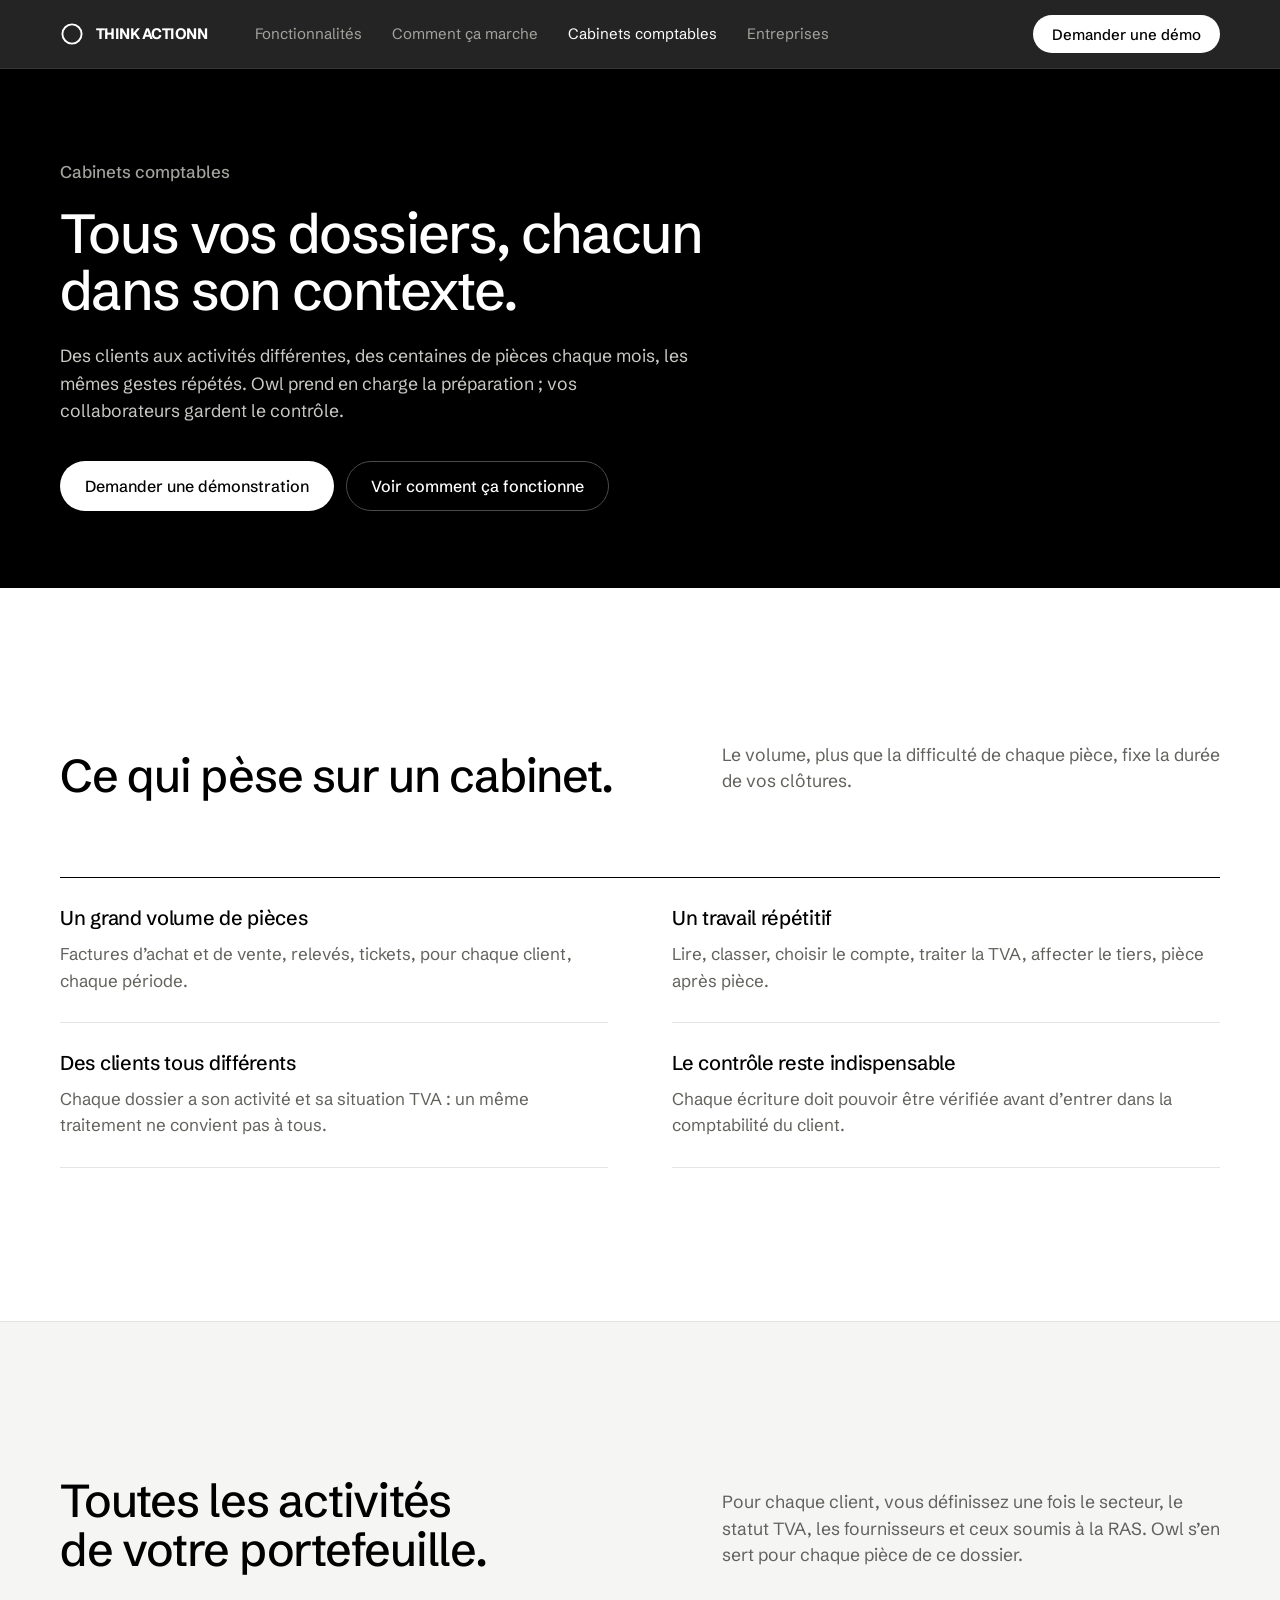
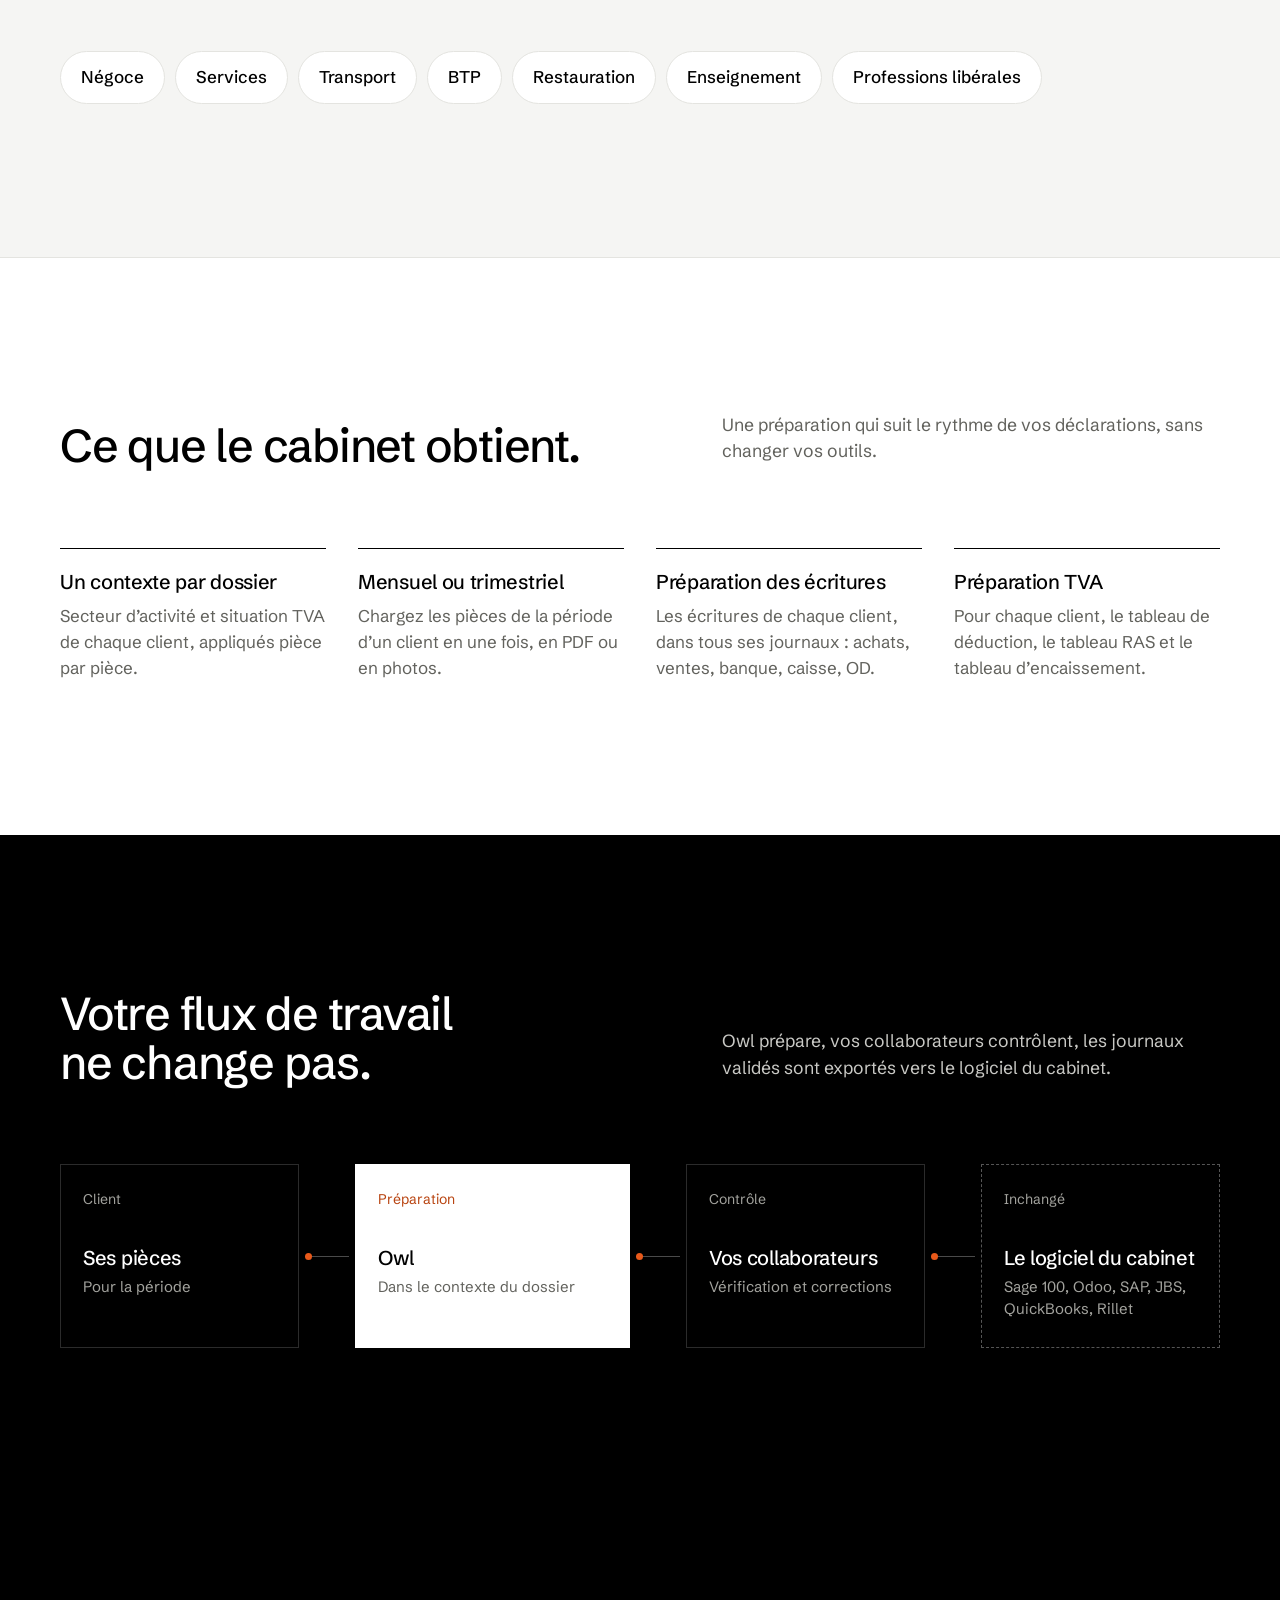
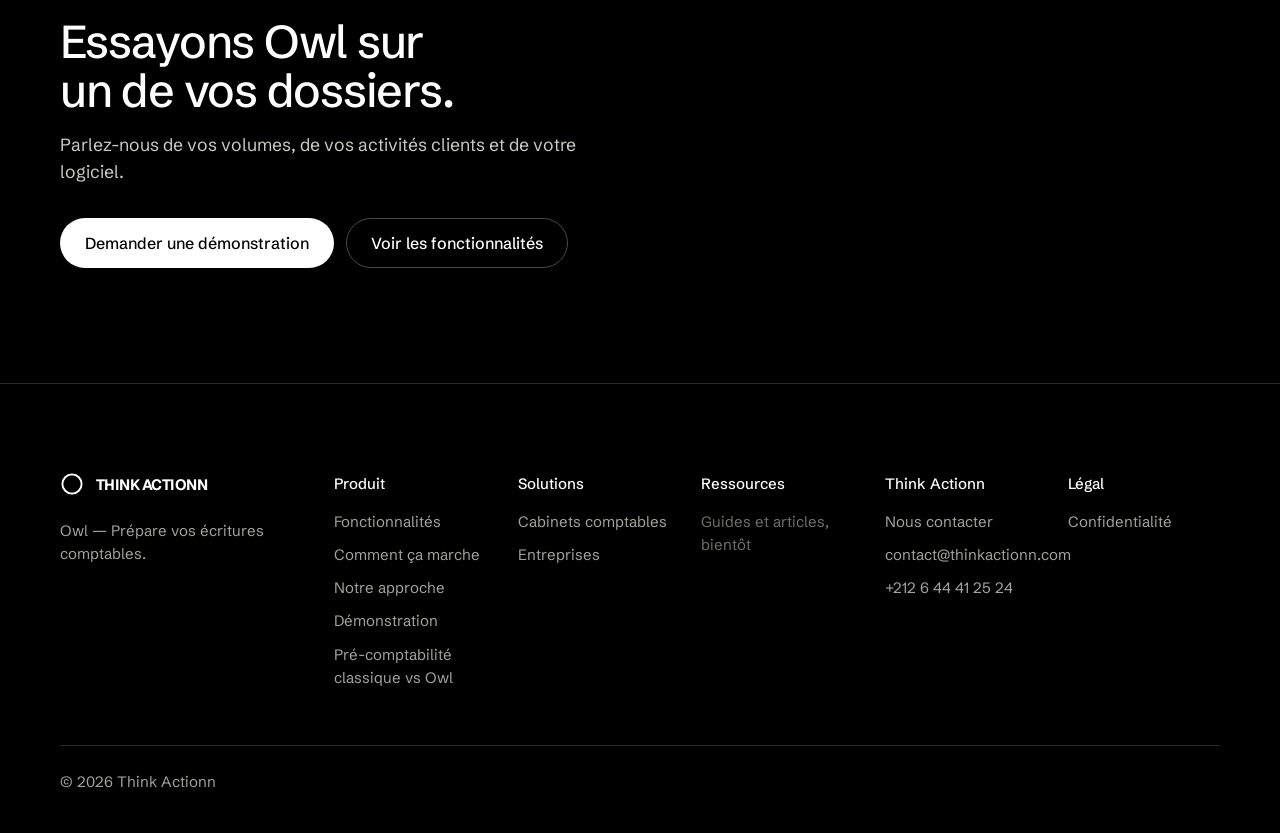
==== commit 51d39d28: "Pied de page (Produit) : « Pré-comptabilité classique vs Owl » Co-Authored-By: Claude Opus 5.5 <nore" ====
--- a/accounting-firms.html
+++ b/accounting-firms.html
@@ -158,7 +158,7 @@
             <li><a href="/how-it-works">Comment ça marche</a></li>
             <li><a href="/approach">Notre approche</a></li>
             <li><a href="/demo">Démonstration</a></li>
-            <li><a href="/ocr-comptable-maroc">OCR vs Owl</a></li>
+            <li><a href="/ocr-comptable-maroc">Pré-comptabilité classique vs Owl</a></li>
           </ul>
         </nav>
         <nav class="footer__col" aria-label="Solutions">
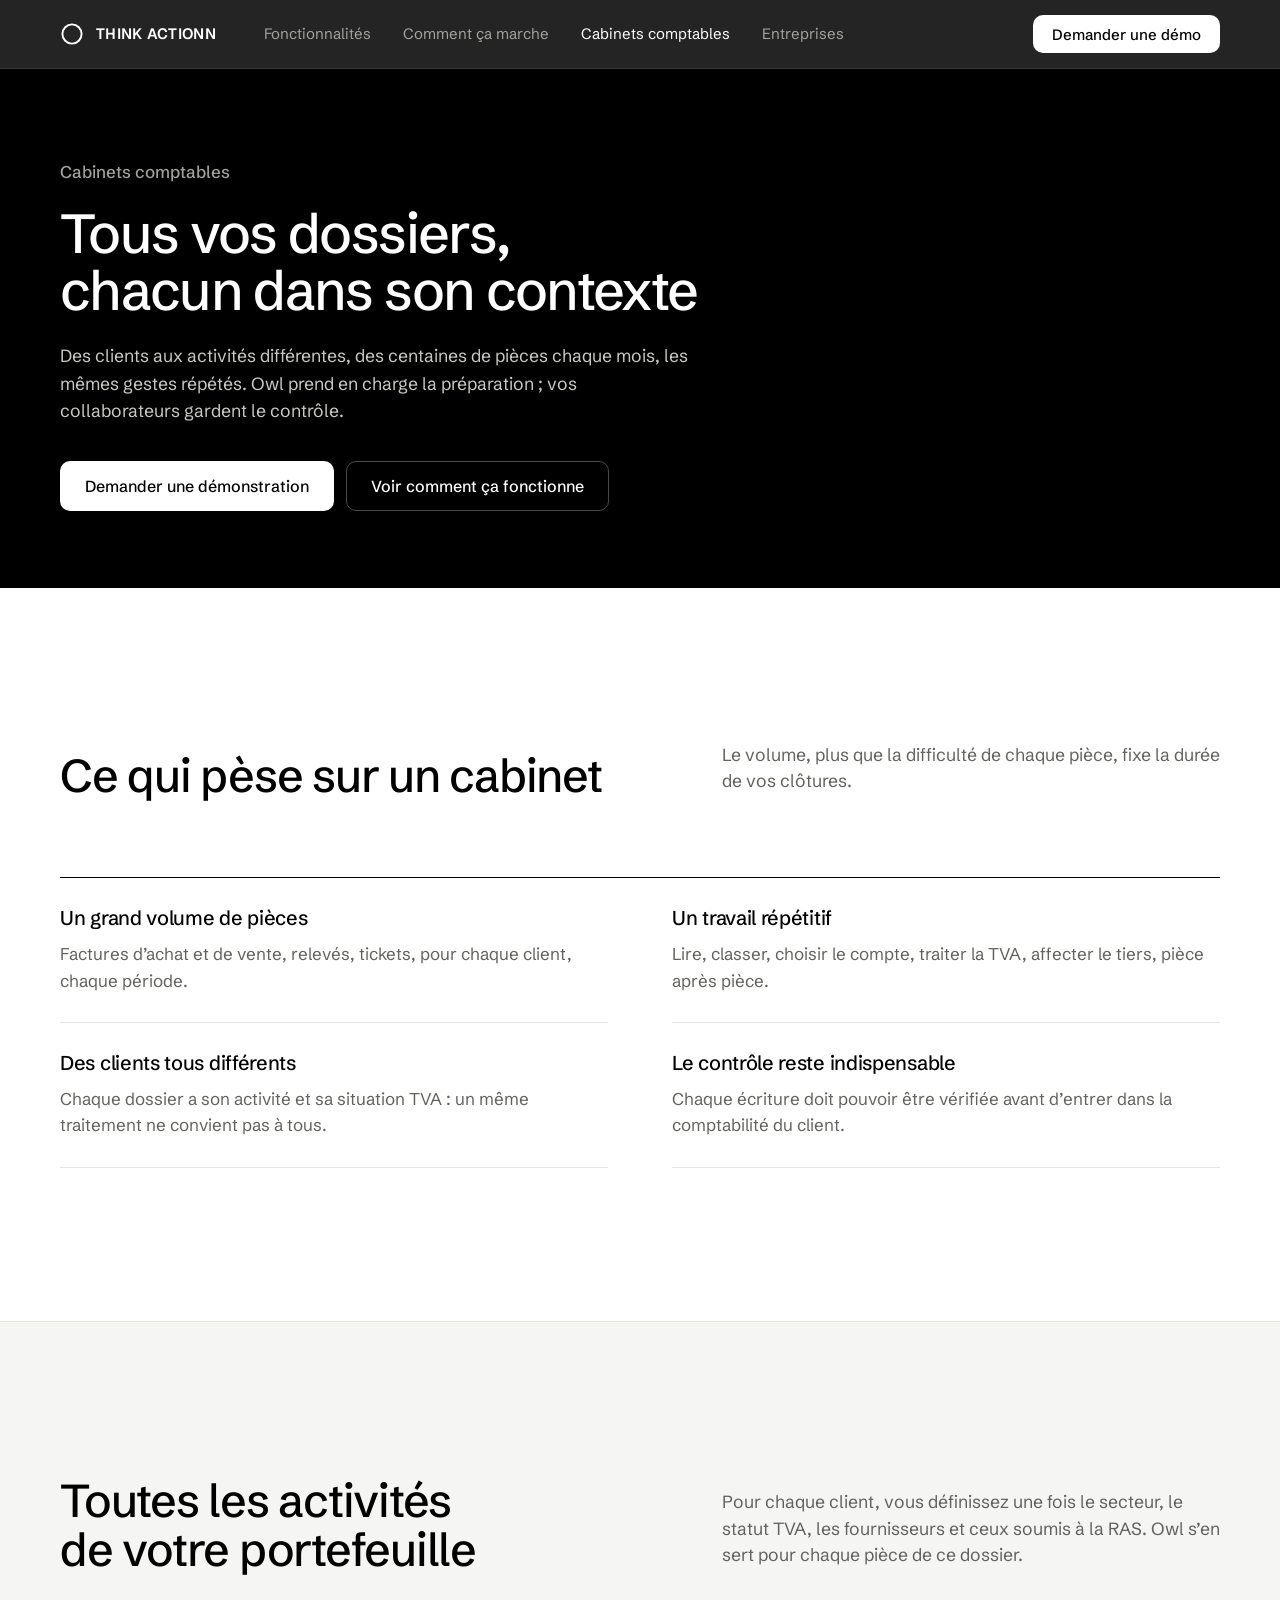
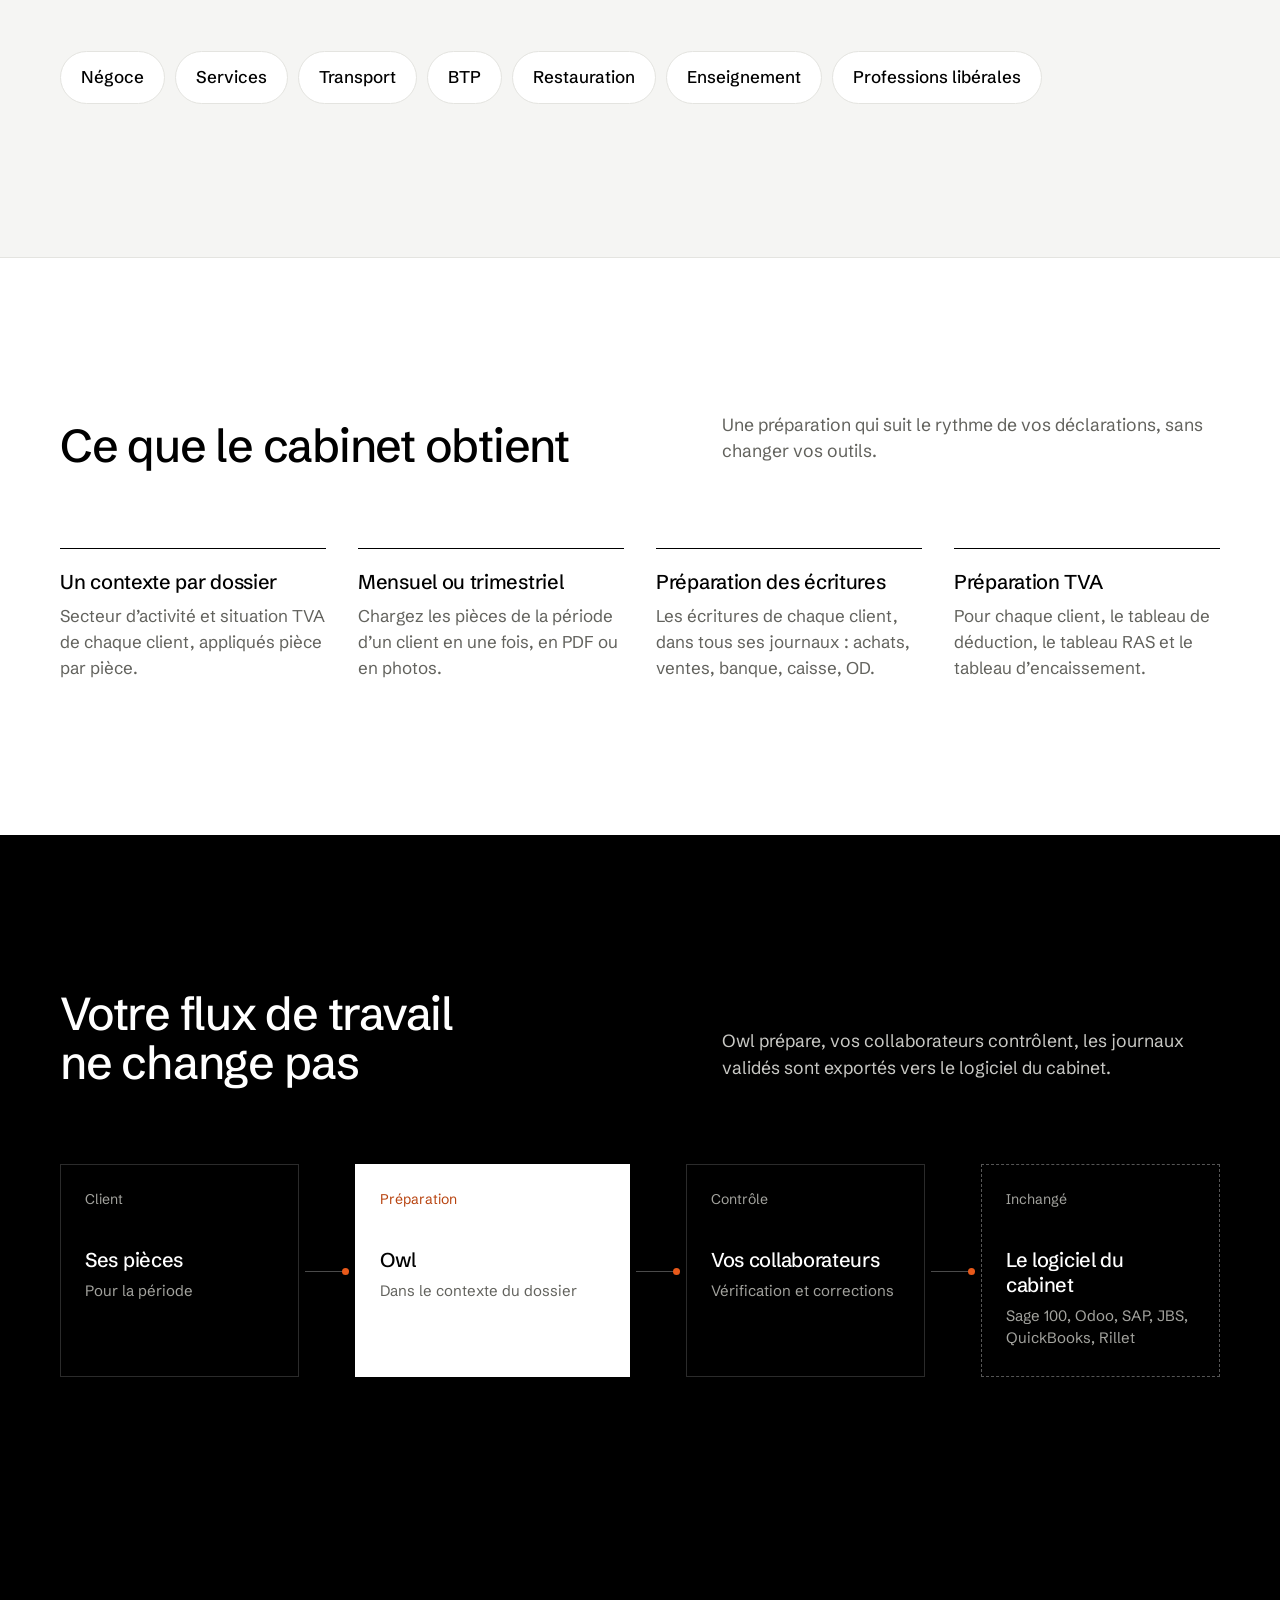
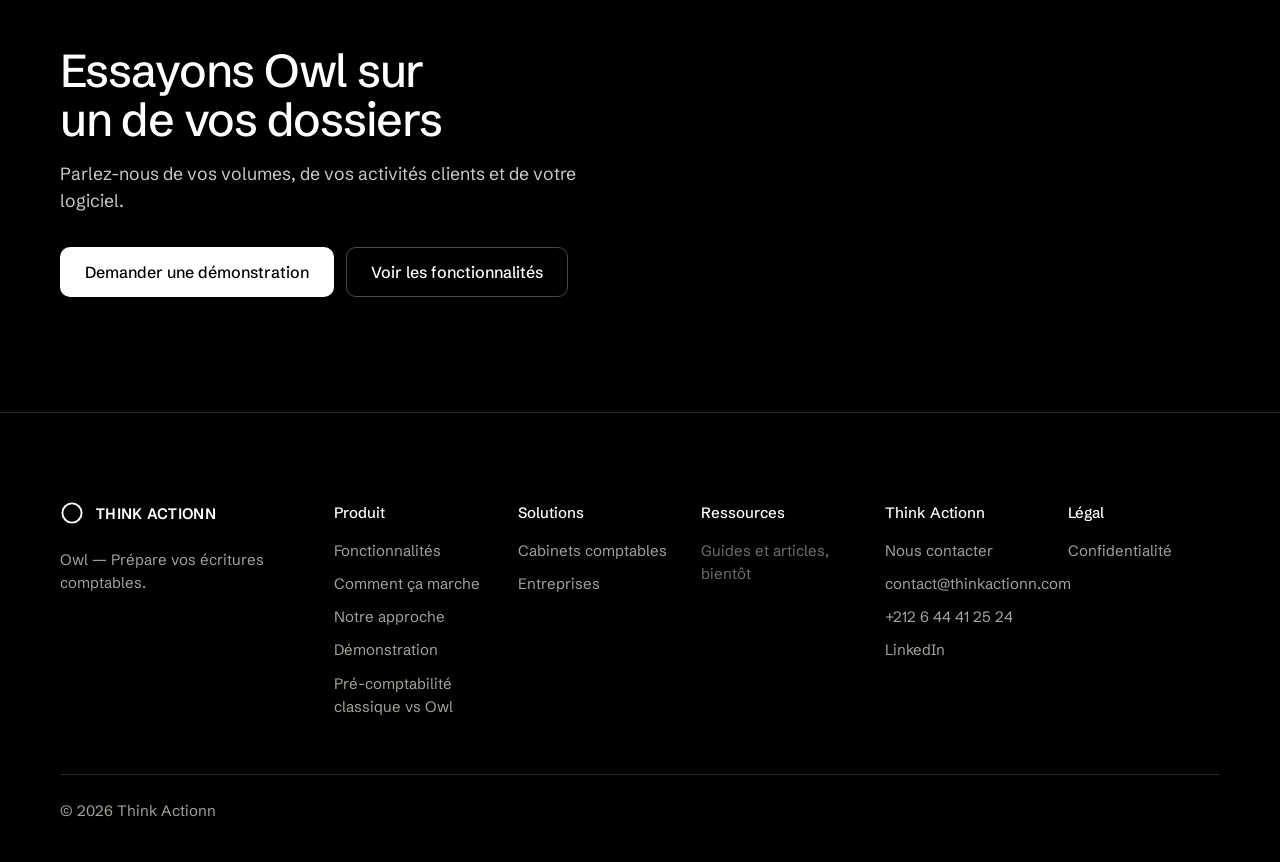
==== commit e4148147: "Finitions visuelles, bloc « Owl en chiffres » et lien LinkedIn - Maquette du tableau de bord : libel" ====
--- a/accounting-firms.html
+++ b/accounting-firms.html
@@ -54,7 +54,7 @@
     <section class="legal-hero page-hero" aria-labelledby="page-title">
       <div class="wrap">
         <p class="page-hero__k">Cabinets comptables</p>
-        <h1 id="page-title">Tous vos dossiers, chacun dans son contexte.</h1>
+        <h1 id="page-title">Tous vos dossiers, chacun dans son contexte</h1>
         <p class="legal-hero__lede">
           Des clients aux activités différentes, des centaines de pièces chaque mois, les mêmes gestes répétés.
           Owl prend en charge la préparation&nbsp;; vos collaborateurs gardent le contrôle.
@@ -69,7 +69,7 @@
     <section class="section" aria-labelledby="c1">
       <div class="wrap">
         <div class="section__head" data-reveal>
-          <h2 id="c1">Ce qui pèse sur un cabinet.</h2>
+          <h2 id="c1">Ce qui pèse sur un cabinet</h2>
           <p class="lede">Le volume, plus que la difficulté de chaque pièce, fixe la durée de vos clôtures.</p>
         </div>
         <dl class="ctxgrid">
@@ -84,7 +84,7 @@
     <section class="section firms" aria-labelledby="c2">
       <div class="wrap">
         <div class="section__head" data-reveal>
-          <h2 id="c2">Toutes les activités de votre portefeuille.</h2>
+          <h2 id="c2">Toutes les activités de votre portefeuille</h2>
           <p class="lede">Pour chaque client, vous définissez une fois le secteur, le statut TVA, les fournisseurs et ceux soumis à la RAS. Owl s’en sert pour chaque pièce de ce dossier.</p>
         </div>
         <ul class="sectors" data-reveal aria-label="Exemples d’activités">
@@ -96,7 +96,7 @@
     <section class="section" aria-labelledby="c3">
       <div class="wrap">
         <div class="section__head" data-reveal>
-          <h2 id="c3">Ce que le cabinet obtient.</h2>
+          <h2 id="c3">Ce que le cabinet obtient</h2>
           <p class="lede">Une préparation qui suit le rythme de vos déclarations, sans changer vos outils.</p>
         </div>
         <div class="firm-points firm-points--4">
@@ -111,7 +111,7 @@
     <section class="section fit" aria-labelledby="c4">
       <div class="wrap">
         <div class="section__head" data-reveal>
-          <h2 id="c4">Votre flux de travail ne change pas.</h2>
+          <h2 id="c4">Votre flux de travail ne change pas</h2>
           <p class="lede">Owl prépare, vos collaborateurs contrôlent, les journaux validés sont exportés vers le logiciel du cabinet.</p>
         </div>
         <div class="pipeline" data-reveal role="img" aria-label="Schéma : les pièces du client entrent dans Owl, les écritures sont contrôlées par le cabinet, puis exportées vers le logiciel du cabinet.">
@@ -129,7 +129,7 @@
     <section class="cta-band" aria-labelledby="cta-title">
       <div class="wrap cta-band__inner" data-reveal>
         <div>
-          <h2 id="cta-title">Essayons Owl sur un de vos dossiers.</h2>
+          <h2 id="cta-title">Essayons Owl sur un de vos dossiers</h2>
           <p>Parlez-nous de vos volumes, de vos activités clients et de votre logiciel.</p>
         </div>
         <div class="cta-band__actions">
@@ -180,6 +180,7 @@
             <li><a href="/demo#demande">Nous contacter</a></li>
             <li><a href="mailto:contact@thinkactionn.com">contact@thinkactionn.com</a></li>
             <li><a href="tel:+212644412524">+212 6 44 41 25 24</a></li>
+            <li><a href="https://www.linkedin.com/company/146743879/" target="_blank" rel="noopener">LinkedIn</a></li>
           </ul>
         </nav>
         <nav class="footer__col" aria-label="Légal">
--- a/styles.css
+++ b/styles.css
@@ -58,7 +58,7 @@
 h1, h2 { font-weight: 500; letter-spacing: -0.03em; line-height: 1.04; text-wrap: balance; }
 h1 { font-size: var(--t-h1); }
 h2 { font-size: var(--t-h2); line-height: 1.07; letter-spacing: -0.027em; }
-h3 { font-size: 1.125rem; font-weight: 600; letter-spacing: -0.01em; line-height: 1.3; }
+h3 { font-size: 1.125rem; font-weight: 500; letter-spacing: 0; line-height: 1.3; }
 .lede { font-size: var(--t-lede); line-height: 1.5; color: var(--stone); max-width: 38em; text-wrap: pretty; }
 .text-link { display: inline-block; margin-top: 28px; font-weight: 500; text-underline-offset: 5px; text-decoration-thickness: 1px; }
 .text-link:hover { text-decoration-color: var(--ember); }
@@ -68,7 +68,7 @@
   display: inline-flex; align-items: center; justify-content: center;
   height: 50px; padding: 0 24px;
   font: 500 1rem/1 var(--font);
-  text-decoration: none; border: 1px solid transparent; border-radius: 999px;
+  text-decoration: none; border: 1px solid transparent; border-radius: 10px;
   cursor: pointer; transition: background-color .15s, color .15s, border-color .15s, transform .15s, opacity .15s;
 }
 .btn:active { transform: scale(.98); }
@@ -91,8 +91,8 @@
 .nav__inner { display: flex; align-items: center; gap: 40px; height: 68px; }
 .brand { display: inline-flex; align-items: center; gap: 12px; white-space: nowrap; flex: none; text-decoration: none; font-weight: 600; font-size: 1.0625rem; letter-spacing: -0.01em; }
 .brand__mark { width: 24px; height: 24px; fill: none; stroke: currentColor; stroke-width: 1.9; }
-.brand__name { font-family: var(--font-ui); font-weight: 700; font-size: .9375rem; letter-spacing: -0.035em; }
-.nav__links { display: flex; gap: 30px; margin-right: auto; }
+.brand__name { font-family: var(--font-ui); font-weight: 600; font-size: .9375rem; letter-spacing: .02em; }
+.nav__links { display: flex; gap: 32px; margin-right: auto; }
 .nav__links a { white-space: nowrap; text-decoration: none; font-size: .9375rem; color: var(--mist); transition: color .15s; }
 .nav__links a:hover { color: var(--paper); }
 
@@ -112,13 +112,13 @@
 /* ---------- Hero ---------- */
 .hero { background: var(--ink); color: var(--paper); overflow: hidden; padding: clamp(48px, 6vw, 80px) 0 clamp(64px, 8vw, 112px); }
 .hero__top { display: grid; grid-template-columns: minmax(0, 7.4fr) minmax(0, 4.6fr); gap: 32px clamp(40px, 5vw, 80px); align-items: end; }
-.hero__product { display: flex; align-items: flex-end; gap: 14px; color: var(--mist); font-size: 1rem; margin-bottom: 32px; }
+.hero__product { display: flex; align-items: flex-end; gap: 16px; color: var(--mist); font-size: 1rem; margin-bottom: 32px; }
 .hero__product span { padding-bottom: 2px; }
 .hero__title .line { display: block; overflow: hidden; padding-bottom: .08em; }
 .hero__title .line > span { display: inline-block; }
 .hero__title .line + .line > span { color: #bdbdb8; }
 .hero__lede { font-size: var(--t-lede); line-height: 1.5; color: #c9c9c5; }
-.hero__actions { display: flex; flex-wrap: wrap; gap: 12px; margin-top: 30px; }
+.hero__actions { display: flex; flex-wrap: wrap; gap: 12px; margin-top: 32px; }
 .hero__actions .btn { height: 46px; padding: 0 18px; font-size: .9375rem; }
 .hero__stage { margin-top: clamp(48px, 6vw, 80px); }
 
@@ -132,7 +132,7 @@
 @keyframes slide-in { to { opacity: 1; transform: none; } }
 
 /* demo steps above the window */
-.steps-bar { display: grid; grid-template-columns: repeat(4, minmax(0, 1fr)); gap: 12px; margin-bottom: 18px; }
+.steps-bar { display: grid; grid-template-columns: repeat(4, minmax(0, 1fr)); gap: 12px; margin-bottom: 16px; }
 .steps-bar li { position: relative; display: flex; align-items: center; gap: 10px; padding-bottom: 12px; color: #77776f; font-size: .9375rem; transition: color .4s; }
 .steps-bar li::before { content: ""; position: absolute; left: 0; right: 0; bottom: 0; height: 2px; background: #262626; }
 .steps-bar li::after { content: ""; position: absolute; left: 0; right: 0; bottom: 0; height: 2px; background: var(--ember); transform: scaleX(0); transform-origin: left; transition: transform .5s var(--ease); }
@@ -146,7 +146,7 @@
 /* ---------- Window chrome ---------- */
 .window { border-radius: 12px; overflow: hidden; background: #fff; box-shadow: 0 0 0 1px rgba(255,255,255,.14), 0 50px 100px -30px rgba(0,0,0,.7); font-family: var(--font-ui); user-select: none; }
 .window--light { box-shadow: 0 0 0 1px var(--line), 0 40px 80px -48px rgba(0,0,0,.35); }
-.window__bar { display: flex; align-items: center; justify-content: space-between; height: 38px; padding-left: 14px; background: #f0f0ee; border-bottom: 1px solid #e2e2de; font-size: 12.5px; }
+.window__bar { display: flex; align-items: center; justify-content: space-between; height: 40px; padding-left: 16px; background: #f0f0ee; border-bottom: 1px solid #e2e2de; font-size: 12px; }
 .window__title { display: flex; align-items: center; gap: 10px; color: #6d6d68; white-space: nowrap; overflow: hidden; }
 .window__title strong { color: #111; font-weight: 600; letter-spacing: .01em; }
 .window__owl { width: 16px; height: 16px; color: #111; flex: none; }
@@ -165,87 +165,88 @@
 }
 .dash svg { fill: none; stroke: currentColor; stroke-width: 1.3; stroke-linecap: round; stroke-linejoin: round; }
 
-.dash__side { padding: 22px 14px; border-right: 1px solid #efedea; }
-.dash__brand { display: flex; align-items: center; gap: 10px; padding: 0 8px; font-size: 14px; letter-spacing: -.02em; }
+.dash__side { padding: 24px 16px; border-right: 1px solid #efedea; }
+.dash__brand { display: flex; align-items: center; gap: 10px; padding: 0 8px; font-size: 14px; letter-spacing: .02em; }
+.dash__brand b { font-weight: 600; }
 .dash__brand svg { width: 24px; height: 24px; stroke-width: 2; }
-.dash__group { display: flex; justify-content: space-between; align-items: center; margin: 44px 8px 12px; font-size: 9px; font-weight: 600; letter-spacing: .3em; color: #a09e99; }
+.dash__group { display: flex; justify-content: space-between; align-items: center; margin: 32px 8px 8px; font-size: 12px; font-weight: 500; color: #85837e; }
 .dash__group svg { width: 10px; height: 10px; }
-.dash__group--two { margin-top: 36px; }
-.dash__nav li { display: flex; align-items: center; gap: 10px; padding: 9px 10px; border-radius: 8px; color: #33332f; font-size: 12px; transition: background-color .3s, box-shadow .3s; }
+.dash__group--two { margin-top: 24px; }
+.dash__nav li { display: flex; align-items: center; gap: 10px; padding: 8px; border-radius: 8px; color: #33332f; font-size: 13px; transition: background-color .3s, box-shadow .3s; }
 .dash__nav li svg { width: 14px; height: 14px; color: #8a8883; flex: none; }
-.dash__nav li.is-active { background: #f4f2ef; font-weight: 600; color: #111; }
+.dash__nav li.is-active { background: #f4f2ef; font-weight: 500; color: #111; }
 .dash__nav li.is-active svg { color: #111; }
 
 .dash__main { position: relative; display: flex; flex-direction: column; background: #fbfaf8; min-width: 0; overflow: hidden; }
-.dash__top { display: flex; align-items: center; gap: 18px; height: 58px; flex: none; padding: 0 22px; background: #fff; border-bottom: 1px solid #f0eeea; }
+.dash__top { display: flex; align-items: center; gap: 16px; height: 56px; flex: none; padding: 0 24px; background: #fff; border-bottom: 1px solid #f0eeea; }
 .dash__burger { width: 18px; height: 18px; color: #444; }
-.dash__crumb { font-family: var(--font-mono); font-size: 11px; letter-spacing: .06em; color: #666; transition: opacity .25s; }
-.dash__jsel { margin-left: auto; display: flex; align-items: center; gap: 22px; border: 1px solid #e6e4e0; border-radius: 999px; padding: 10px 18px; font-size: 10.5px; letter-spacing: .06em; background: #fff; }
-.dash__jsel b { font-weight: 700; }
+.dash__crumb { font-family: var(--font-mono); font-size: 12px; color: #666; transition: opacity .25s; }
+.dash__jsel { margin-left: auto; display: flex; align-items: center; gap: 12px; border: 1px solid #e6e4e0; border-radius: 8px; padding: 8px 12px; font-size: 12px; background: #fff; }
+.dash__jsel b { font-weight: 500; }
 .dash__jsel svg { width: 10px; height: 10px; }
 
 /* journal view */
 .jv { display: flex; flex-direction: column; flex: 1; min-height: 0; transition: opacity .35s var(--ease); }
 .jv.is-hidden { opacity: 0; }
-.dash__toolbar { position: relative; display: flex; align-items: flex-end; gap: 12px; padding: 22px 22px 0; }
-.dash__search { display: flex; align-items: center; gap: 9px; width: 210px; flex: none; height: 38px; padding: 0 12px; border: 1px solid #e4e2de; border-radius: 8px; background: #fff; color: #9a9893; font-size: 12px; white-space: nowrap; }
+.dash__toolbar { position: relative; display: flex; align-items: flex-end; gap: 12px; padding: 24px 24px 0; }
+.dash__search { display: flex; align-items: center; gap: 8px; width: 200px; flex: none; height: 38px; padding: 0 12px; border: 1px solid #e4e2de; border-radius: 8px; background: #fff; color: #9a9893; font-size: 12px; white-space: nowrap; }
 .dash__search svg { width: 15px; height: 15px; color: #555; }
 .dash__field { position: relative; }
-.dash__field label { display: block; font-size: 8px; font-weight: 600; letter-spacing: .12em; color: #6f6d68; margin: 0 0 6px 2px; }
-.dash__select { display: flex; align-items: center; justify-content: space-between; gap: 14px; min-width: 118px; height: 38px; padding: 0 12px; border: 1px solid #e4e2de; border-radius: 8px; background: #fff; font-size: 10px; letter-spacing: .03em; white-space: nowrap; transition: border-color .3s, box-shadow .3s, transform .15s; }
+.dash__field label { display: block; font-size: 12px; font-weight: 400; color: #6f6d68; margin: 0 0 4px 2px; }
+.dash__select { display: flex; align-items: center; justify-content: space-between; gap: 12px; min-width: 112px; height: 38px; padding: 0 12px; border: 1px solid #e4e2de; border-radius: 8px; background: #fff; font-size: 12px; white-space: nowrap; transition: border-color .3s, box-shadow .3s, transform .15s; }
 .dash__select--wide { min-width: 168px; }
-.dash__select b { font-weight: 700; }
+.dash__select b { font-weight: 500; }
 .dash__select svg { width: 10px; height: 10px; color: #666; flex: none; }
-.dd { position: absolute; z-index: 6; top: 100%; left: 0; right: 0; margin-top: 4px; padding: 4px; background: #fff; border: 1px solid #e4e2de; border-radius: 8px; box-shadow: 0 14px 30px -12px rgba(0,0,0,.25); font-size: 9.5px; font-weight: 700; letter-spacing: .03em; opacity: 0; transform: translateY(-4px); transition: opacity .25s, transform .25s; }
+.dd { position: absolute; z-index: 6; top: 100%; left: 0; right: 0; margin-top: 4px; padding: 4px; background: #fff; border: 1px solid #e4e2de; border-radius: 8px; box-shadow: 0 14px 30px -12px rgba(0,0,0,.25); font-size: 12px; font-weight: 400; opacity: 0; transform: translateY(-4px); transition: opacity .25s, transform .25s; }
 .dd.is-open { opacity: 1; transform: none; }
-.dd li { padding: 8px; border-radius: 5px; }
+.dd li { padding: 8px; border-radius: 4px; }
 .dd li.is-on { background: #f4f2ef; }
-.dash__btn { display: flex; align-items: center; gap: 8px; height: 38px; padding: 0 14px; border: 1px solid #e4e2de; border-radius: 8px; background: #fff; font-size: 9px; font-weight: 700; letter-spacing: .04em; white-space: nowrap; transition: border-color .3s, box-shadow .3s, transform .15s; }
+.dash__btn { display: flex; align-items: center; gap: 8px; height: 38px; padding: 0 14px; border: 1px solid #e4e2de; border-radius: 8px; background: #fff; font-size: 12px; font-weight: 500; white-space: nowrap; transition: border-color .3s, box-shadow .3s, transform .15s; }
 .dash__btn svg { width: 13px; height: 13px; color: #555; }
 .dash__upslot { position: relative; height: 46px; min-width: 250px; }
-.dash__upload { position: absolute; left: 0; top: 0; display: flex; align-items: center; gap: 10px; height: 46px; padding: 0 24px; border: 1.5px dashed #d6d3cd; border-radius: 10px; background: #fff; font-size: 10.5px; font-weight: 600; white-space: nowrap; transition: opacity .3s, border-color .3s, box-shadow .3s, transform .15s; }
+.dash__upload { position: absolute; left: 0; top: 0; display: flex; align-items: center; gap: 10px; height: 46px; padding: 0 24px; border: 1.5px dashed #d6d3cd; border-radius: 10px; background: #fff; font-size: 12px; font-weight: 500; white-space: nowrap; transition: opacity .3s, border-color .3s, box-shadow .3s, transform .15s; }
 .dash__upload svg { width: 14px; height: 14px; }
 .dash__loaded { position: absolute; left: 0; top: 4px; display: flex; gap: 8px; opacity: 0; transform: translateX(-6px); transition: opacity .35s var(--ease), transform .35s var(--ease); pointer-events: none; }
 .dash__upslot.is-loaded .dash__upload { opacity: 0; }
 .dash__upslot.is-loaded .dash__loaded { opacity: 1; transform: none; }
-.dash__chip { display: flex; align-items: center; gap: 10px; height: 38px; padding: 0 10px; border: 1px solid #e4e2de; border-radius: 8px; background: #fff; font-size: 9.5px; font-weight: 600; white-space: nowrap; }
+.dash__chip { display: flex; align-items: center; gap: 10px; height: 38px; padding: 0 10px; border: 1px solid #e4e2de; border-radius: 8px; background: #fff; font-size: 12px; font-weight: 500; white-space: nowrap; }
 .dash__chip i { font-style: normal; color: #999; font-size: 12px; }
-.dash__analyse { display: flex; align-items: center; height: 38px; padding: 0 20px; border-radius: 8px; background: #111; color: #fff; font-size: 10px; font-weight: 700; letter-spacing: .06em; border: 1px solid #111; transition: transform .15s, box-shadow .3s; }
+.dash__analyse { display: flex; align-items: center; height: 38px; padding: 0 20px; border-radius: 8px; background: #111; color: #fff; font-size: 12px; font-weight: 500; border: 1px solid #111; transition: transform .15s, box-shadow .3s; }
 .tiers-pop { position: absolute; z-index: 6; top: 72px; left: 600px; width: 260px; padding: 14px; background: #fff; border: 1px solid #e6e3de; border-radius: 12px; box-shadow: 0 18px 40px -16px rgba(0,0,0,.28); opacity: 0; transform: translateY(6px); transition: opacity .3s var(--ease), transform .3s var(--ease); }
 .tiers-pop.is-show { opacity: 1; transform: none; }
-.tiers-pop p { font-size: 8.5px; font-weight: 600; letter-spacing: .12em; color: #6f6d68; margin-bottom: 8px; }
-.tiers-pop li { display: flex; justify-content: space-between; padding: 7px 4px; border-bottom: 1px solid #f2f0ec; font-size: 11px; opacity: 0; transition: opacity .3s; }
+.tiers-pop p { font-size: 12px; font-weight: 400; color: #6f6d68; margin-bottom: 8px; }
+.tiers-pop li { display: flex; justify-content: space-between; padding: 8px 4px; border-bottom: 1px solid #f2f0ec; font-size: 12px; opacity: 0; transition: opacity .3s; }
 .tiers-pop li:last-child { border-bottom: 0; }
-.tiers-pop li b { font-weight: 600; font-family: var(--font-mono); font-size: 10.5px; }
+.tiers-pop li b { font-weight: 500; font-family: var(--font-mono); font-size: 11px; }
 .tiers-pop.is-show li { opacity: 1; }
 .tiers-pop.is-show li:nth-child(2) { transition-delay: .06s; } .tiers-pop.is-show li:nth-child(3) { transition-delay: .12s; }
 .tiers-pop.is-show li:nth-child(4) { transition-delay: .18s; } .tiers-pop.is-show li:nth-child(5) { transition-delay: .24s; }
 .tiers-pop.is-show li:nth-child(6) { transition-delay: .3s; }
 
-.dash__actions { display: flex; align-items: center; gap: 14px; padding: 16px 22px; }
-.dash__export { display: flex; align-items: center; gap: 7px; height: 36px; padding: 0 14px; border: 1px solid #efedea; border-radius: 8px; color: #cfcdc8; white-space: nowrap; font-size: 9.5px; font-weight: 600; letter-spacing: .08em; transition: color .4s, border-color .4s, background-color .4s; }
+.dash__actions { display: flex; align-items: center; gap: 12px; padding: 16px 24px; }
+.dash__export { display: flex; align-items: center; gap: 8px; height: 36px; padding: 0 12px; border: 1px solid #efedea; border-radius: 8px; color: #cfcdc8; white-space: nowrap; font-size: 12px; font-weight: 500; transition: color .4s, border-color .4s, background-color .4s; }
 .dash__export svg { width: 12px; height: 12px; }
 .dash__export.is-on { color: #111; border-color: #cfcdc8; background: #fff; }
 .dash__vsep { width: 1px; height: 22px; background: #e4e2de; }
-.dash__clear { display: flex; align-items: center; height: 36px; padding: 0 14px; border: 1px solid #f6e4de; border-radius: 8px; color: #e49a86; white-space: nowrap; font-size: 9.5px; font-weight: 600; letter-spacing: .08em; transition: box-shadow .3s, transform .15s, border-color .3s; }
+.dash__clear { display: flex; align-items: center; height: 36px; padding: 0 12px; border: 1px solid #f6e4de; border-radius: 8px; color: #d0705a; white-space: nowrap; font-size: 12px; font-weight: 500; transition: box-shadow .3s, transform .15s, border-color .3s; }
 
 [data-target].is-focus .dash__select, .dash__btn.is-focus, .dash__upload.is-focus, .dash__clear.is-focus, .dash__analyse.is-focus, .docpanel__head b.is-focus { border-color: var(--ember); box-shadow: 0 0 0 3px rgba(232, 89, 26, .2); }
 .dash__nav li.is-focus { box-shadow: inset 0 0 0 1px var(--ember); }
-.is-press { transform: scale(.95); }
-
-.dash__content { display: flex; flex: 1; min-height: 0; margin: 0 22px 22px; }
+.is-press { transform: scale(.97); }
+
+.dash__content { display: flex; flex: 1; min-height: 0; margin: 0 24px 24px; }
 
 /* document source panel */
 .docpanel { display: flex; flex-direction: column; width: 0; margin-right: 0; opacity: 0; overflow: hidden; flex: none; background: #fff; border: 1px solid #ebe8e3; border-radius: 10px; transition: width .7s var(--ease), margin-right .7s var(--ease), opacity .4s; }
 .dash__content.is-docopen .docpanel { width: 330px; margin-right: 16px; opacity: 1; }
 .docpanel > * { min-width: 328px; }
-.docpanel__head { display: flex; justify-content: space-between; align-items: center; height: 40px; flex: none; padding: 0 14px; border-bottom: 1px solid #efedea; font-family: var(--font-mono); font-size: 9.5px; letter-spacing: .12em; color: #444; }
+.docpanel__head { display: flex; justify-content: space-between; align-items: center; height: 40px; flex: none; padding: 0 14px; border-bottom: 1px solid #efedea; font-family: var(--font-mono); font-size: 11px; color: #444; }
 .docpanel__head span { display: flex; align-items: center; gap: 8px; }
 .docpanel__head span i { width: 5px; height: 5px; border-radius: 50%; background: #111; }
-.docpanel__head b { font-family: var(--font-ui); font-weight: 400; font-size: 16px; line-height: 1; padding: 2px 6px; border: 1px solid transparent; border-radius: 5px; transition: border-color .3s, box-shadow .3s, transform .15s; }
+.docpanel__head b { font-family: var(--font-ui); font-weight: 400; font-size: 16px; line-height: 1; padding: 2px 6px; border: 1px solid transparent; border-radius: 4px; transition: border-color .3s, box-shadow .3s, transform .15s; }
 .docpanel__body { position: relative; flex: 1; min-height: 0; padding: 16px; background: #f6f5f2; overflow: hidden; }
-.docpanel__foot { display: flex; align-items: center; justify-content: center; gap: 22px; height: 48px; flex: none; border-top: 1px solid #efedea; font-size: 10px; letter-spacing: .06em; }
-.docpanel__foot b { font-weight: 700; }
+.docpanel__foot { display: flex; align-items: center; justify-content: center; gap: 24px; height: 48px; flex: none; border-top: 1px solid #efedea; font-size: 12px; }
+.docpanel__foot b { font-weight: 500; }
 .pgbtn { display: grid; place-items: center; width: 26px; height: 26px; border: 1px solid #ebe8e3; border-radius: 6px; color: #bbb; font-size: 14px; }
 .pgbtn--on { color: #111; border-color: #d6d3cd; }
 .docpanel__scan { position: absolute; left: 0; right: 0; top: 0; height: 70px; pointer-events: none; opacity: 0; background: linear-gradient(to bottom, rgba(232,89,26,0), rgba(232,89,26,.10) 85%, rgba(232,89,26,.7)); }
@@ -254,13 +255,13 @@
 
 .docpaper { position: relative; height: 100%; background: #fff; box-shadow: 0 1px 3px rgba(0,0,0,.12); padding: 18px 16px; font-size: 8.5px; color: #333; overflow: hidden; transition: opacity .25s; }
 .docpaper.is-turning { opacity: 0; }
-.docpaper h5 { margin: 0 0 2px; font-size: 11px; font-weight: 700; color: #111; }
+.docpaper h5 { margin: 0 0 2px; font-size: 11px; font-weight: 600; color: #111; }
 .docpaper .dp-sub { color: #888; margin-bottom: 10px; }
 .docpaper .dp-line { height: 5px; background: #ecebe8; border-radius: 2px; margin: 6px 0; }
 .docpaper .dp-row { display: flex; justify-content: space-between; padding: 5px 0; border-bottom: 1px solid #f0efec; }
-.docpaper .dp-total { display: flex; justify-content: space-between; margin-top: 10px; padding-top: 6px; border-top: 1px solid #333; font-weight: 700; color: #111; }
+.docpaper .dp-total { display: flex; justify-content: space-between; margin-top: 10px; padding-top: 6px; border-top: 1px solid #333; font-weight: 600; color: #111; }
 .docpaper--ticket { width: 150px; margin: 0 auto; padding: 14px 12px; font-family: var(--font-mono); font-size: 7.5px; transform: rotate(-1.2deg); }
-.docpaper--ticket .dp-logo { text-align: center; font-family: var(--font-ui); font-weight: 800; font-size: 16px; letter-spacing: -.06em; color: #111; }
+.docpaper--ticket .dp-logo { text-align: center; font-family: var(--font-ui); font-weight: 600; font-size: 16px; letter-spacing: -.02em; color: #111; }
 .docpaper--ticket .dp-c { text-align: center; }
 
 /* journal table */
@@ -272,12 +273,12 @@
 .dt__row > span:last-child { border-right: 0; }
 .dt__row > .r { justify-content: flex-end; }
 .dt__head { height: 44px; flex: none; background: #f7f5f2; border-bottom: 1px solid #ebe8e3; }
-.dt__head > span { font-size: 8.5px; font-weight: 500; letter-spacing: .07em; color: #6d6b66; }
-.dt__add { display: flex; align-items: center; justify-content: center; gap: 8px; height: 36px; flex: none; border-bottom: 1px solid #efedea; font-size: 9.5px; font-weight: 600; letter-spacing: .07em; color: #555; }
+.dt__head > span { font-size: 11px; font-weight: 500; color: #6d6b66; }
+.dt__add { display: flex; align-items: center; justify-content: center; gap: 8px; height: 36px; flex: none; border-bottom: 1px solid #efedea; font-size: 12px; font-weight: 500; color: #555; }
 .dt__add svg { width: 11px; height: 11px; }
 .dt__body { flex: 1; min-height: 0; overflow: hidden; }
 .dt__rows { transition: transform .45s var(--ease); }
-.dt__rows .dt__row { height: 30px; border-bottom: 1px solid #f1efeb; font-size: 10.5px; }
+.dt__rows .dt__row { height: 32px; border-bottom: 1px solid #f1efeb; font-size: 11px; }
 .dt__rows .dt__row.is-filled > span:first-child { box-shadow: inset 2px 0 0 var(--ember); font-weight: 600; }
 .dt__rows .dt__row.is-filled > span:nth-child(3) { font-weight: 600; }
 .dt__rows .dt__row.is-new { animation: row-in .7s var(--ease); }
@@ -288,27 +289,27 @@
 .dt__hbar { height: 0; flex: none; padding: 0 14px; overflow: hidden; transition: height .4s; }
 .dt__hbar i { display: block; width: 62%; height: 6px; margin-top: 4px; border-radius: 3px; background: #b9b7b2; }
 .dash__content.is-docopen .dt__hbar { height: 14px; }
-.dt__foot { display: flex; align-items: center; gap: 12px; height: 42px; flex: none; padding: 0 20px; background: #f7f5f2; border-top: 1px solid #ebe8e3; font-family: var(--font-mono); font-size: 10px; letter-spacing: .12em; color: #6d6b66; }
-.dt__foot b { font-weight: 500; color: #1b3a8a; letter-spacing: .02em; min-width: 100px; font-size: 11px; }
-.dt__foot b.is-credit { color: #d8412f; }
+.dt__foot { display: flex; align-items: center; gap: 12px; height: 42px; flex: none; padding: 0 20px; background: #f7f5f2; border-top: 1px solid #ebe8e3; font-family: var(--font-mono); font-size: 11px; color: #6d6b66; }
+.dt__foot b { font-weight: 500; color: #111; min-width: 100px; font-size: 12px; }
+.dt__foot b.is-credit { color: #111; }
 .dt__balanced { margin-left: auto; display: flex; align-items: center; gap: 8px; font-family: var(--font-ui); font-style: normal; font-size: 11px; letter-spacing: 0; color: #111; opacity: 0; transition: opacity .4s; }
 .dt__balanced::before { content: ""; width: 7px; height: 7px; border-radius: 50%; background: var(--ember); }
 .dt__balanced.is-show { opacity: 1; }
 
 /* shared overlay */
-.ov-analyse { position: absolute; z-index: 7; top: 300px; left: 560px; width: 400px; padding: 20px 22px; background: #fff; border: 1px solid #e6e3de; border-radius: 12px; box-shadow: 0 18px 40px -16px rgba(0,0,0,.28); opacity: 0; transform: translateY(8px) scale(.98); pointer-events: none; transition: opacity .35s var(--ease), transform .35s var(--ease); }
+.ov-analyse { position: absolute; z-index: 7; top: 300px; left: 560px; width: 400px; padding: 20px 24px; background: #fff; border: 1px solid #e6e3de; border-radius: 12px; box-shadow: 0 18px 40px -16px rgba(0,0,0,.28); opacity: 0; transform: translateY(8px) scale(.98); pointer-events: none; transition: opacity .35s var(--ease), transform .35s var(--ease); }
 .ov-analyse.is-show { opacity: 1; transform: none; }
 .ov-analyse__head { display: flex; align-items: center; gap: 12px; padding-bottom: 14px; border-bottom: 1px solid #efedea; margin-bottom: 10px; }
 .ov-analyse__head svg { width: 30px; height: 30px; color: #111; stroke: none; }
-.ov-analyse__head b { display: block; font-size: 13.5px; font-weight: 600; }
+.ov-analyse__head b { display: block; font-size: 14px; font-weight: 600; }
 .ov-analyse__head span { font-size: 11px; color: #6d6b66; }
 .ov-analyse li { display: flex; align-items: center; gap: 10px; padding: 6px 0; font-size: 12px; color: #9a9893; transition: color .3s; }
 .ov-analyse li::before { content: ""; width: 14px; height: 14px; border-radius: 50%; box-shadow: inset 0 0 0 1.5px #d0cec9; flex: none; transition: box-shadow .3s, background-color .3s; }
 .ov-analyse li.is-working { color: #111; }
-.ov-analyse li.is-working::before { box-shadow: inset 0 0 0 1.5px var(--ember); animation: pulse .8s ease-in-out infinite; }
+.ov-analyse li.is-working::before { box-shadow: inset 0 0 0 1.5px var(--ember); animation: pulse .8s var(--ease) infinite; }
 .ov-analyse li.is-done { color: #111; }
 .ov-analyse li.is-done::before { background: var(--ember) url("data:image/svg+xml,%3Csvg xmlns='http://www.w3.org/2000/svg' viewBox='0 0 14 14'%3E%3Cpath d='M4 7.2 6 9.2 10 5' fill='none' stroke='%23fff' stroke-width='1.6' stroke-linecap='round' stroke-linejoin='round'/%3E%3C/svg%3E") center / 14px no-repeat; box-shadow: none; }
-.ov-analyse li b { font-weight: 600; margin-left: 4px; }
+.ov-analyse li b { font-weight: 500; margin-left: 4px; }
 
 .cursor { position: absolute; left: 0; top: 0; z-index: 10; width: 22px; height: 22px; stroke: none !important; transform: translate(900px, 560px); transition: transform .85s var(--ease), opacity .3s; pointer-events: none; }
 
@@ -357,14 +358,13 @@
 .compare__todo--done li::before { box-shadow: none; background: var(--ember); }
 .compare__arrow { position: relative; }
 .compare__arrow::before { content: ""; position: absolute; left: 10px; right: 10px; top: 50%; height: 1px; background: var(--line); }
-.compare__arrow span { position: absolute; top: 50%; left: 10px; width: 7px; height: 7px; margin-top: -3px; border-radius: 50%; background: var(--ember); animation: travel 2.2s var(--ease) infinite; }
-@keyframes travel { 0% { left: 10px; opacity: 0; } 15% { opacity: 1; } 85% { opacity: 1; } 100% { left: calc(100% - 17px); opacity: 0; } }
+.compare__arrow span { position: absolute; top: 50%; left: 10px; width: 7px; height: 7px; margin-top: -3px; border-radius: 50%; background: var(--ember); left: auto; right: 10px; }
 
 .ctx { display: flex; flex-wrap: wrap; gap: 6px; }
 .chip { display: inline-flex; gap: 5px; align-items: center; border-radius: 999px; white-space: nowrap; }
 .chip em { font-style: normal; }
 .ctx--dark { margin: 0 0 18px; }
-.ctx--dark .chip { border: 1px solid #3a3a3a; color: var(--paper); font-family: var(--font-ui); font-size: 12.5px; font-weight: 500; padding: 4px 11px; }
+.ctx--dark .chip { border: 1px solid #3a3a3a; color: var(--paper); font-family: var(--font-ui); font-size: 12.5px; font-weight: 500; padding: 4px 12px; }
 .ctx--dark .chip em { color: var(--mist); font-weight: 400; }
 .mini-entry { width: 100%; border-collapse: collapse; font-family: var(--font-ui); font-size: 14px; font-variant-numeric: tabular-nums; }
 .mini-entry th { text-align: left; font-weight: 400; color: var(--mist); font-size: 12.5px; padding: 8px 0; border-bottom: 1px solid #3a3a3a; }
@@ -388,7 +388,7 @@
 .flow__band--owl::before { background: var(--ember); }
 .flow__owner { display: flex; align-items: center; gap: 8px; align-self: start; font-weight: 500; font-size: 1.0625rem; }
 .flow__steps { display: grid; grid-template-columns: repeat(3, minmax(0, 1fr)); gap: 12px; }
-.flow__steps li { background: var(--paper); border: 1px solid var(--line); padding: 22px 24px 26px; min-height: 176px; display: flex; flex-direction: column; }
+.flow__steps li { background: var(--paper); border: 1px solid var(--line); padding: 24px 24px 28px; min-height: 176px; display: flex; flex-direction: column; }
 .flow__band--owl .flow__steps li { background: var(--ink); border-color: var(--ink); color: var(--paper); }
 .flow__band--owl .flow__steps li p { color: var(--mist); }
 .flow__n { font-variant-numeric: tabular-nums; font-size: .9375rem; color: var(--stone); margin-bottom: auto; padding-bottom: 32px; }
@@ -404,13 +404,12 @@
 .period h3 { font-size: 1.5rem; font-weight: 500; letter-spacing: -0.02em; margin-bottom: 8px; }
 .period p { color: var(--stone); max-width: 36em; }
 .period__stack { position: relative; width: 250px; height: 96px; }
-.period__stack span { position: absolute; top: 14px; left: calc(var(--k) * 36px); width: 52px; height: 68px; background: #fff; border: 1px solid #d9d9d4; border-radius: 4px; box-shadow: 0 6px 14px -8px rgba(0,0,0,.25); animation: process 4.2s var(--ease) infinite; animation-delay: calc(var(--k) * .5s); }
+.period__stack span { position: absolute; top: 14px; left: calc(var(--k) * 36px); width: 52px; height: 68px; background: #fff; border: 1px solid #d9d9d4; border-radius: 4px; box-shadow: 0 6px 14px -8px rgba(0,0,0,.25); }
 .period__stack span::before, .period__stack span::after { content: ""; position: absolute; left: 8px; right: 8px; height: 2px; background: #e6e6e2; }
 .period__stack span::before { top: 12px; box-shadow: 0 7px 0 #e6e6e2, 0 14px 0 #e6e6e2; }
 .period__stack span::after { bottom: 10px; left: 24px; background: #cfcfca; }
 .period__stack span:nth-child(1) { --k: 0; } .period__stack span:nth-child(2) { --k: 1; } .period__stack span:nth-child(3) { --k: 2; }
 .period__stack span:nth-child(4) { --k: 3; } .period__stack span:nth-child(5) { --k: 4; } .period__stack span:nth-child(6) { --k: 5; }
-@keyframes process { 0%, 30% { transform: none; border-color: #d9d9d4; } 12% { transform: translateY(-12px); border-color: var(--ember); } 100% { transform: none; } }
 
 /* Two questions — interactive demo */
 .questions__head { max-width: 860px; margin-bottom: clamp(48px, 6vw, 72px); }
@@ -468,22 +467,20 @@
 .adapts { margin-top: 40px; }
 .adapts > div { display: grid; grid-template-columns: minmax(0, 2fr) minmax(0, 3fr); gap: 6px 32px; padding: 18px 0; border-top: 1px solid var(--line); }
 .adapts > div:first-child { border-top-color: var(--ink); }
-.adapts dt { font-weight: 600; font-size: 1.125rem; letter-spacing: -0.01em; }
+.adapts dt { font-weight: 500; font-size: 1.125rem; }
 .adapts dd { color: var(--stone); }
 .adapts > div:nth-child(2) { transition-delay: .1s; }
 .adapts > div:nth-child(3) { transition-delay: .2s; }
 
-.ctxcard { font-family: var(--font-ui); background: var(--paper); border: 1px solid var(--line); border-radius: 14px; padding: 28px; box-shadow: 0 40px 80px -48px rgba(0,0,0,.35); display: grid; gap: 18px; }
+.ctxcard { font-family: var(--font-ui); background: var(--paper); border: 1px solid var(--line); border-radius: 14px; padding: 28px; box-shadow: 0 40px 80px -48px rgba(0,0,0,.35); display: grid; gap: 20px; }
 .ctxcard__title { font-weight: 600; font-size: 15px; }
-.ctxcard__field label { display: block; font-size: 9.5px; font-weight: 600; letter-spacing: .12em; color: #6f6d68; margin-bottom: 7px; }
-.ctxcard .dash__select { height: 44px; font-size: 12px; }
+.ctxcard__field label { display: block; font-size: 13px; font-weight: 400; color: #6f6d68; margin-bottom: 8px; }
+.ctxcard .dash__select { height: 44px; font-size: 13px; }
 .ctxcard .dash__select svg { width: 11px; height: 11px; fill: none; stroke: currentColor; stroke-width: 1.3; }
-.ctxcard__toggle { display: grid; grid-template-columns: 1fr 1fr; padding: 4px; border: 1px solid #e4e2de; border-radius: 10px; font-size: 12px; letter-spacing: .04em; }
-.ctxcard__toggle b { display: grid; place-items: center; height: 36px; border-radius: 7px; font-weight: 700; color: #8a8883; }
+.ctxcard__toggle { display: grid; grid-template-columns: 1fr 1fr; padding: 4px; border: 1px solid #e4e2de; border-radius: 10px; font-size: 13px; }
+.ctxcard__toggle b { display: grid; place-items: center; height: 36px; border-radius: 6px; font-weight: 500; color: #8a8883; }
 .ctxcard__toggle b.is-on { background: #111; color: #fff; }
-.ctxcard__btn { display: flex; align-items: center; justify-content: center; height: 46px; border-radius: 10px; background: #111; color: #fff; font-weight: 600; font-size: 14px; position: relative; overflow: hidden; }
-.ctxcard__btn::after { content: ""; position: absolute; inset: 0; background: linear-gradient(100deg, transparent 30%, rgba(255,255,255,.18) 50%, transparent 70%); transform: translateX(-100%); animation: sheen 3.4s var(--ease) infinite 1s; }
-@keyframes sheen { 0% { transform: translateX(-100%); } 40%, 100% { transform: translateX(100%); } }
+.ctxcard__btn { display: flex; align-items: center; justify-content: center; height: 46px; border-radius: 10px; background: #111; color: #fff; font-weight: 500; font-size: 14px; }
 .ctxcard__note { display: flex; align-items: center; gap: 10px; color: var(--stone); font-size: 13px; }
 .ctxcard__note::before { content: ""; width: 8px; height: 8px; border-radius: 50%; background: var(--ember); flex: none; }
 .js .ctxcard__field { opacity: 0; transform: translateX(12px); transition: opacity .5s var(--ease), transform .5s var(--ease); }
@@ -521,14 +518,14 @@
 .privacy__list > div { padding: 24px 0 32px; border-top: 1px solid var(--line); }
 .privacy__list > div:nth-child(-n+2) { border-top-color: var(--ink); }
 .privacy__list > div:nth-child(even) { transition-delay: .1s; }
-.privacy__list dt { font-size: 1.1875rem; font-weight: 600; letter-spacing: -0.012em; margin-bottom: 8px; }
+.privacy__list dt { font-size: 1.1875rem; font-weight: 500; letter-spacing: -0.01em; margin-bottom: 8px; }
 .privacy__list dd { color: var(--stone); }
 
 /* Fit / pipeline */
 .fit { background: var(--ink); color: var(--paper); }
 .fit .lede { color: #c9c9c5; }
 .pipeline { display: grid; grid-template-columns: 1fr 56px 1.15fr 56px 1fr 56px 1fr; align-items: stretch; }
-.pipeline__node { display: flex; flex-direction: column; gap: 6px; padding: 24px 22px 28px; border: 1px solid var(--line-dark); }
+.pipeline__node { display: flex; flex-direction: column; gap: 8px; padding: 24px 24px 28px; border: 1px solid var(--line-dark); }
 .pipeline__node strong { font-size: 1.25rem; font-weight: 500; letter-spacing: -0.015em; line-height: 1.25; }
 .pipeline__node span:last-child { color: var(--mist); font-size: .9375rem; line-height: 1.45; }
 .pipeline__k { font-size: .875rem; color: var(--mist); margin-bottom: 28px; }
@@ -538,9 +535,7 @@
 .pipeline__node--yours { border-style: dashed; border-color: #555; }
 .pipeline__link { position: relative; }
 .pipeline__link::before { content: ""; position: absolute; left: 6px; right: 6px; top: 50%; height: 1px; background: #4a4a4a; }
-.pipeline__link i { position: absolute; top: 50%; left: 6px; width: 7px; height: 7px; margin-top: -3px; border-radius: 50%; background: var(--ember); animation: travel 2.4s var(--ease) infinite; }
-.pipeline__link:nth-of-type(4) i { animation-delay: .8s; }
-.pipeline__link:nth-of-type(6) i { animation-delay: 1.6s; }
+.pipeline__link i { position: absolute; top: 50%; left: 6px; width: 7px; height: 7px; margin-top: -3px; border-radius: 50%; background: var(--ember); left: auto; right: 6px; }
 
 /* Contact */
 .contact { background: var(--ink); color: var(--paper); padding: var(--section) 0; border-top: 1px solid var(--line-dark); }
@@ -601,13 +596,12 @@
   .compare { grid-template-columns: minmax(0, 1fr); }
   .compare__arrow { height: 56px; }
   .compare__arrow::before { left: 50%; right: auto; top: 8px; bottom: 8px; width: 1px; height: auto; }
-  .compare__arrow span { left: 50%; margin-left: -3px; animation-name: travel-y; }
+  .compare__arrow span { left: 50%; right: auto; top: auto; bottom: 8px; margin: 0 0 0 -3px; }
   .firm-points { grid-template-columns: minmax(0, 1fr); gap: 28px; }
   .clients__row { grid-template-columns: minmax(0, 1.4fr) minmax(0, 1fr) minmax(0, 1.3fr); }
   .clients__row > :nth-child(2) { display: none; }
   .period { grid-template-columns: minmax(0, 1fr); }
 }
-@keyframes travel-y { 0% { top: 8px; opacity: 0; } 15%, 85% { opacity: 1; } 100% { top: calc(100% - 15px); opacity: 0; } }
 
 @media (max-width: 640px) {
   .steps-bar { font-size: .8125rem; }
@@ -640,7 +634,6 @@
   }
   .js [data-reveal], .js .flow__steps li, .js .mini-entry tbody tr, .js .ctxcard__field,
   .js .profile dl div { transform: none !important; }
-  .choose__card:hover { transform: none; }
 }
 
 /* ---------- Page organisation: audiences, privacy band, legal page ---------- */
@@ -654,9 +647,9 @@
   display: flex; flex-direction: column; gap: 14px; min-height: 320px;
   padding: clamp(28px, 3.5vw, 44px); border: 1px solid var(--line); border-radius: 16px;
   color: var(--ink); text-decoration: none; background: var(--paper);
-  transition: transform .35s var(--ease), box-shadow .35s var(--ease), border-color .35s;
-}
-.choose__card:hover { transform: translateY(-4px); box-shadow: 0 30px 60px -36px rgba(0,0,0,.35); border-color: #cfcfca; }
+  transition: border-color .2s var(--ease);
+}
+.choose__card:hover { border-color: #cfcfca; }
 .choose__k { font-weight: 500; color: var(--stone); margin-bottom: auto; padding-bottom: 32px; }
 .choose__card strong { font-size: clamp(1.6rem, 2.4vw, 2.1rem); font-weight: 500; letter-spacing: -0.025em; line-height: 1.12; max-width: 15em; }
 .choose__card p { color: var(--stone); max-width: 32em; }
@@ -678,7 +671,7 @@
 .privacy-band__facts li { display: flex; align-items: center; gap: 10px; }
 .privacy-band__facts li::before { content: ""; width: 7px; height: 7px; border-radius: 50%; background: var(--ember); }
 
-.footer__links { display: flex; flex-wrap: wrap; gap: 8px 22px; }
+.footer__links { display: flex; flex-wrap: wrap; gap: 8px 24px; }
 .footer__links a { color: var(--mist); text-decoration: none; transition: color .15s; }
 .footer__links a:hover, .footer__links a[aria-current="page"] { color: var(--paper); }
 .nav__links a[aria-current="page"] { color: var(--paper); }
@@ -729,7 +722,7 @@
 .journals__grid { display: grid; grid-template-columns: minmax(0, 7fr) minmax(0, 5fr); gap: 40px clamp(40px, 6vw, 80px); align-items: start; }
 .journals__label { font-weight: 600; padding-bottom: 14px; border-bottom: 2px solid var(--ink); }
 .journals__group--tax .journals__label { border-bottom-color: var(--ember); }
-.jlist li { display: grid; grid-template-columns: 40px minmax(0, 1fr); gap: 18px; align-items: start; padding: 22px 0; border-bottom: 1px solid var(--line); }
+.jlist li { display: grid; grid-template-columns: 40px minmax(0, 1fr); gap: 16px; align-items: start; padding: 24px 0; border-bottom: 1px solid var(--line); }
 .jlist svg { width: 40px; height: 40px; padding: 10px; border-radius: 10px; background: var(--paper); border: 1px solid var(--line); fill: none; stroke: var(--ink); stroke-width: 1.3; stroke-linecap: round; stroke-linejoin: round; }
 .journals__group--tax .jlist svg { border-color: rgba(232, 89, 26, .45); }
 .jlist h3 { font-size: 1.1875rem; font-weight: 500; letter-spacing: -0.015em; margin-bottom: 4px; }
@@ -752,24 +745,13 @@
 .softwares { border-bottom: 1px solid var(--line); padding: 36px 0; }
 .softwares__inner { display: block; }
 .softwares__title { color: var(--stone); font-size: .9375rem; line-height: 1.4; }
-.marquee {
-  display: flex; overflow: hidden; user-select: none;
-  -webkit-mask-image: linear-gradient(to right, transparent, #000 10%, #000 90%, transparent);
-          mask-image: linear-gradient(to right, transparent, #000 10%, #000 90%, transparent);
-}
-.marquee__track { display: flex; flex: none; align-items: center; gap: 64px; padding-right: 64px; animation: marquee 32s linear infinite; }
-.marquee:hover .marquee__track { animation-play-state: paused; }
-.marquee__track li { display: flex; align-items: center; gap: 64px; white-space: nowrap; font-size: clamp(1.25rem, 2vw, 1.625rem); font-weight: 600; letter-spacing: -0.02em; color: #9c9c97; transition: color .2s; }
+.marquee { display: block; }
+.marquee__track { display: flex; flex-wrap: wrap; align-items: center; justify-content: space-between; gap: 16px 48px; }
+.marquee__track li { white-space: nowrap; font-size: clamp(1.25rem, 2vw, 1.625rem); font-weight: 500; letter-spacing: -0.02em; color: #8a8a85; transition: color .15s var(--ease); }
 .marquee__track li:hover { color: var(--ink); }
-.marquee__track li::after { content: ""; width: 7px; height: 7px; border-radius: 50%; border: 1.5px solid #c9c9c4; }
-.marquee__track li.marquee__more { font-weight: 400; font-style: italic; }
-@keyframes marquee { to { transform: translateX(-100%); } }
+.marquee__track li.marquee__more { font-weight: 400; }
+@media (max-width: 760px) { .marquee__track { justify-content: flex-start; gap: 12px 32px; } }
 @media (max-width: 760px) { .softwares__inner { grid-template-columns: minmax(0, 1fr); } .softwares__title br { display: none; } }
-@media (prefers-reduced-motion: reduce) {
-  .marquee { -webkit-mask-image: none; mask-image: none; }
-  .marquee__track { flex-wrap: wrap; row-gap: 12px; animation: none; }
-  .marquee__track[aria-hidden="true"] { display: none; }
-}
 .journals__intro { margin-top: 16px; padding-bottom: 4px; color: var(--ink); font-weight: 500; }
 
 /* ---------- Services page ---------- */
@@ -803,7 +785,7 @@
 .nav__toggle {
   display: none; align-items: center; height: 38px; padding: 0 16px;
   font: 500 .9375rem/1 var(--font); color: var(--paper);
-  background: transparent; border: 1px solid #4a4a4a; border-radius: 999px; cursor: pointer;
+  background: transparent; border: 1px solid #4a4a4a; border-radius: 10px; cursor: pointer;
 }
 .nav__toggle:hover { border-color: var(--paper); }
 @media (max-width: 1060px) {
@@ -887,7 +869,7 @@
 
 /* ---------- Home: capabilities ---------- */
 .capa__grid { display: grid; grid-template-columns: repeat(3, minmax(0, 1fr)); column-gap: clamp(32px, 4vw, 56px); border-top: 1px solid var(--ink); }
-.capa__grid li { padding: 26px 0 30px; border-bottom: 1px solid var(--line); }
+.capa__grid li { padding: 24px 0 28px; border-bottom: 1px solid var(--line); }
 .capa__grid h3 { font-size: 1.1875rem; font-weight: 500; letter-spacing: -0.015em; margin-bottom: 8px; }
 .capa__grid p { color: var(--stone); }
 .capa__grid li:nth-child(3n+2) { transition-delay: .08s; } .capa__grid li:nth-child(3n) { transition-delay: .16s; }
@@ -914,7 +896,7 @@
 .feat__list li::before { content: ""; position: absolute; left: 0; top: 1.45em; width: 8px; height: 8px; border-radius: 50%; background: var(--ember); }
 .step__copy .feat__list { margin-top: 28px; }
 .tierscard { font-family: var(--font-ui); max-width: 420px; padding: 20px; background: var(--paper); border: 1px solid var(--line); border-radius: 12px; box-shadow: 0 30px 60px -40px rgba(0,0,0,.35); }
-.tierscard p { font-size: 11px; font-weight: 600; letter-spacing: .12em; color: #6f6d68; margin-bottom: 10px; }
+.tierscard p { font-size: 13px; font-weight: 400; color: #6f6d68; margin-bottom: 12px; }
 .tierscard li { display: flex; justify-content: space-between; padding: 11px 2px; border-bottom: 1px solid #f0efec; font-size: 14px; }
 .tierscard li:last-child { border-bottom: 0; }
 .tierscard b { font-family: var(--font-mono); font-weight: 500; }
@@ -928,14 +910,14 @@
 .etable__row > .r { text-align: right; }
 .etable__row:not(.etable__head):not(.etable__total) > span:first-child { box-shadow: inset 2px 0 0 var(--ember); font-weight: 600; }
 .etable__row:not(.etable__head) > span:nth-child(3) { font-weight: 600; }
-.etable__head { min-height: 42px; background: #f7f5f2; font-size: 11px; letter-spacing: .07em; text-transform: uppercase; color: #6d6b66; }
+.etable__head { min-height: 44px; background: #f7f5f2; font-size: 12.5px; color: #6d6b66; }
 .etable__total { border-bottom: 0; background: #fafaf8; font-weight: 600; }
 .etable-wrap figcaption, .shot figcaption { margin-top: 12px; color: var(--stone); font-size: .875rem; }
 
 /* ---------- How it works page ---------- */
 .flowchips { display: flex; flex-wrap: wrap; gap: 8px; margin-top: 32px; counter-reset: fc; }
 .flowchips li { counter-increment: fc; }
-.flowchips a, .flowchips--plain li { display: inline-flex; align-items: center; gap: 8px; padding: 9px 15px; border: 1px solid #3a3a3a; border-radius: 999px; color: var(--paper); text-decoration: none; font-size: .9375rem; transition: border-color .15s; }
+.flowchips a, .flowchips--plain li { display: inline-flex; align-items: center; gap: 8px; padding: 8px 16px; border: 1px solid #3a3a3a; border-radius: 999px; color: var(--paper); text-decoration: none; font-size: .9375rem; transition: border-color .15s; }
 .flowchips a::before, .flowchips--plain li::before { content: counter(fc, decimal-leading-zero); color: var(--mist); font-variant-numeric: tabular-nums; font-size: .8125rem; }
 .flowchips a:hover { border-color: var(--paper); }
 .hero .flowchips { margin-top: 26px; }
@@ -1015,7 +997,7 @@
 .tvaflow__core strong { font-weight: 500; font-size: 1.125rem; line-height: 1.2; }
 .tvaflow__out { display: grid; gap: 10px; }
 .tvaflow__out li { padding: 18px 20px; background: var(--paper); border: 1px solid var(--line); border-left: 3px solid var(--ember); }
-.tvaflow__out h3 { font-size: 1.125rem; font-weight: 600; margin-bottom: 4px; }
+.tvaflow__out h3 { font-size: 1.125rem; font-weight: 500; margin-bottom: 4px; }
 .tvaflow__out p { color: var(--stone); font-size: .9375rem; }
 
 .merge { display: grid; grid-template-columns: minmax(0, 1fr) minmax(0, 1fr); gap: 0; border: 1px solid var(--line); background: var(--paper); }
@@ -1045,41 +1027,52 @@
 .faq__list details { border-top: 1px solid var(--line); }
 .faq__list details:first-child { border-top-color: var(--ink); }
 .faq__list details:last-child { border-bottom: 1px solid var(--line); }
-.faq__list summary { display: flex; justify-content: space-between; align-items: baseline; gap: 24px; padding: 22px 0; cursor: pointer; list-style: none; }
+.faq__list summary { display: flex; justify-content: space-between; align-items: baseline; gap: 24px; padding: 24px 0; cursor: pointer; list-style: none; }
 .faq__list summary::-webkit-details-marker { display: none; }
 .faq__list summary::after { content: "+"; flex: none; font-size: 1.5rem; line-height: 1; color: var(--ember-ink); transition: transform .25s var(--ease); }
 .faq__list details[open] summary::after { transform: rotate(45deg); }
 .faq__list summary h3 { font-size: 1.1875rem; font-weight: 500; letter-spacing: -0.015em; }
 .faq__list summary:hover h3 { text-decoration: underline; text-decoration-color: var(--ember); text-underline-offset: 5px; }
-.faq__a { padding: 0 40px 26px 0; color: #33332f; max-width: 44em; }
+.faq__a { padding: 0 40px 28px 0; color: #33332f; max-width: 44em; }
 @media (max-width: 960px) { .faq__grid { grid-template-columns: minmax(0, 1fr); } .faq__head { position: static; } }
 /* ---------- Offer cards (Entreprises / Cabinets) ---------- */
 .offers { display: grid; grid-template-columns: repeat(2, minmax(0, 1fr)); gap: 20px; align-items: stretch; }
 .offer { display: flex; flex-direction: column; padding: clamp(28px, 3.2vw, 40px); border: 1px solid var(--line); border-radius: 16px; background: var(--paper); }
 .offer--dark { background: var(--ink); color: var(--paper); border-color: var(--ink); }
-.offer__icon { width: 44px; height: 44px; fill: none; stroke: currentColor; stroke-width: 1.6; stroke-linecap: round; stroke-linejoin: round; margin-bottom: 26px; }
+.offer__icon { width: 44px; height: 44px; fill: none; stroke: currentColor; stroke-width: 1.6; stroke-linecap: round; stroke-linejoin: round; margin-bottom: 24px; }
 .offer h3 { font-size: clamp(1.7rem, 2.4vw, 2.1rem); font-weight: 500; letter-spacing: -0.025em; line-height: 1.1; }
 .offer__for { margin-top: 6px; color: var(--stone); }
 .offer--dark .offer__for { color: var(--mist); }
 .offer__cta { display: grid; gap: 10px; margin-top: 28px; }
 .offer__btn { width: 100%; height: 48px; justify-content: center; }
-.offer__btn--quiet { display: inline-flex; align-items: center; border-radius: 999px; font-weight: 500; text-decoration: none; background: var(--wash); color: var(--ink); transition: background-color .15s; }
+.offer__btn--quiet { display: inline-flex; align-items: center; border-radius: 10px; font-weight: 500; text-decoration: none; background: var(--wash); color: var(--ink); transition: background-color .15s; }
 .offer__btn--quiet:hover { background: #ebebe7; }
 .offer--dark .offer__btn--quiet { background: #1e1e1e; color: var(--paper); }
 .offer--dark .offer__btn--quiet:hover { background: #2a2a2a; }
 .offer__lead { margin-top: 32px; padding-top: 24px; border-top: 1px solid var(--line); font-weight: 600; }
 .offer--dark .offer__lead { border-top-color: #2a2a2a; }
-.offer__list { display: grid; gap: 11px; margin-top: 16px; }
+.offer__list { display: grid; gap: 12px; margin-top: 16px; }
 .offer__list li { position: relative; padding-left: 28px; line-height: 1.45; }
 .offer__list li::before { content: ""; position: absolute; left: 2px; top: .38em; width: 12px; height: 7px; border-left: 1.8px solid var(--ember); border-bottom: 1.8px solid var(--ember); transform: rotate(-45deg); }
 .offer--dark .offer__list li { color: #e2e2de; }
 @media (max-width: 960px) { .offers { grid-template-columns: minmax(0, 1fr); } }
 /* ---------- Pillar detail lists (per journal / per tax table) ---------- */
-.pillar__list { margin-top: 26px; border-top: 1px solid var(--line); }
+.pillar__list { margin-top: 24px; border-top: 1px solid var(--line); }
 .pillar--tva .pillar__list { border-top-color: #2a2a2a; }
 .pillar__list > div { display: grid; grid-template-columns: minmax(0, 150px) minmax(0, 1fr); gap: 4px 20px; padding: 14px 0; border-bottom: 1px solid var(--line); }
 .pillar--tva .pillar__list > div { border-bottom-color: #2a2a2a; }
 .pillar__list dt { font-weight: 600; }
 .pillar__list dd { color: var(--stone); font-size: .9375rem; line-height: 1.5; }
 .pillar--tva .pillar__list dd { color: #c9c9c5; }
-@media (max-width: 560px) { .pillar__list > div { grid-template-columns: minmax(0, 1fr); } }+@media (max-width: 560px) { .pillar__list > div { grid-template-columns: minmax(0, 1fr); } }/* ---------- Owl in figures ---------- */
+.stats { padding: clamp(64px, 8vw, 104px) 0; border-bottom: 1px solid var(--line); }
+.stats__title { font-size: 1rem; font-weight: 500; letter-spacing: 0; line-height: 1.4; color: var(--stone); margin-bottom: 32px; }
+.stats__grid { display: grid; grid-template-columns: repeat(4, minmax(0, 1fr)); gap: 40px 32px; }
+.stats__grid > div { display: flex; flex-direction: column; padding-top: 20px; border-top: 1px solid var(--ink); }
+.stats__grid > div:nth-child(2) { transition-delay: .06s; } .stats__grid > div:nth-child(3) { transition-delay: .12s; } .stats__grid > div:nth-child(4) { transition-delay: .18s; }
+.stats__grid dt { order: 2; margin-top: 12px; font-weight: 500; }
+.stats__grid dd { display: contents; }
+.stats__n { order: 1; font-size: clamp(3.5rem, 6vw, 5.5rem); font-weight: 400; line-height: 1; letter-spacing: -0.03em; font-variant-numeric: tabular-nums; }
+.stats__d { order: 3; margin-top: 4px; color: var(--stone); font-size: .9375rem; line-height: 1.45; max-width: 22em; }
+@media (max-width: 960px) { .stats__grid { grid-template-columns: repeat(2, minmax(0, 1fr)); } }
+@media (max-width: 560px) { .stats__grid { grid-template-columns: minmax(0, 1fr); } }
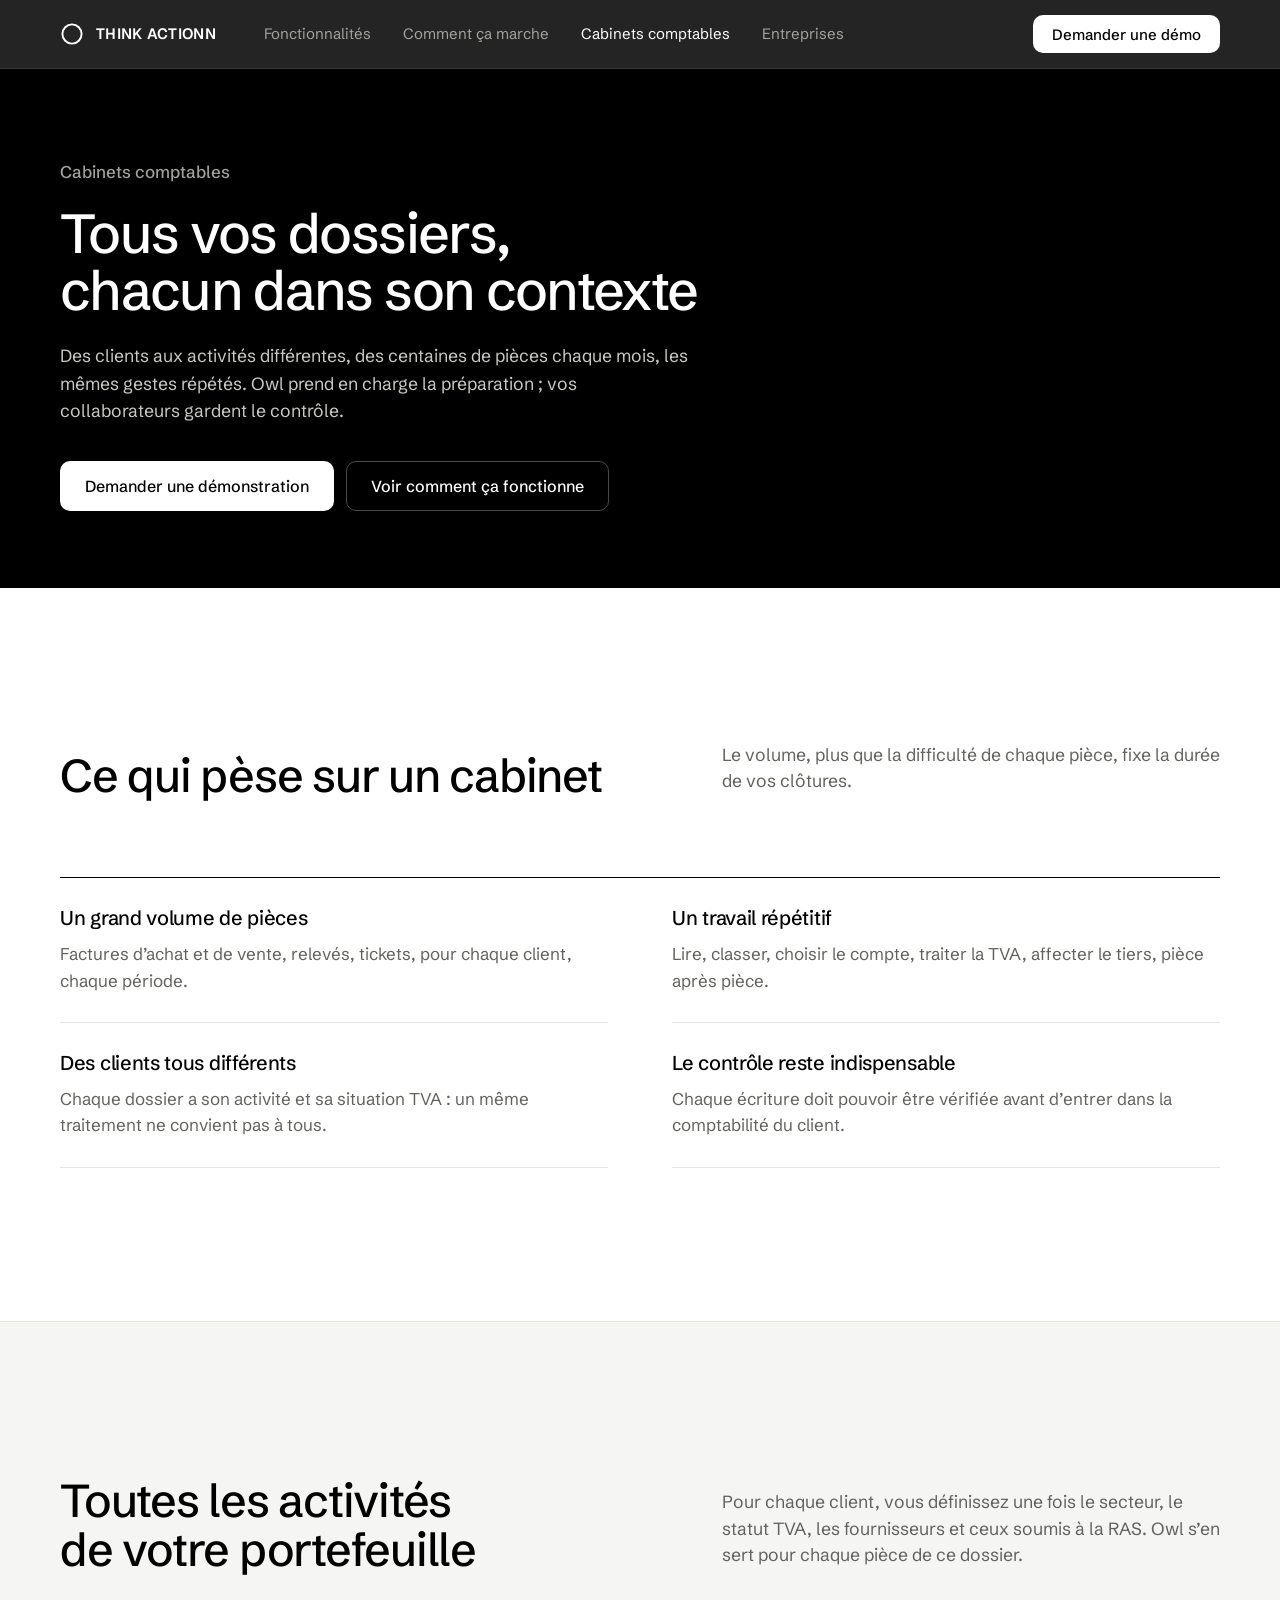
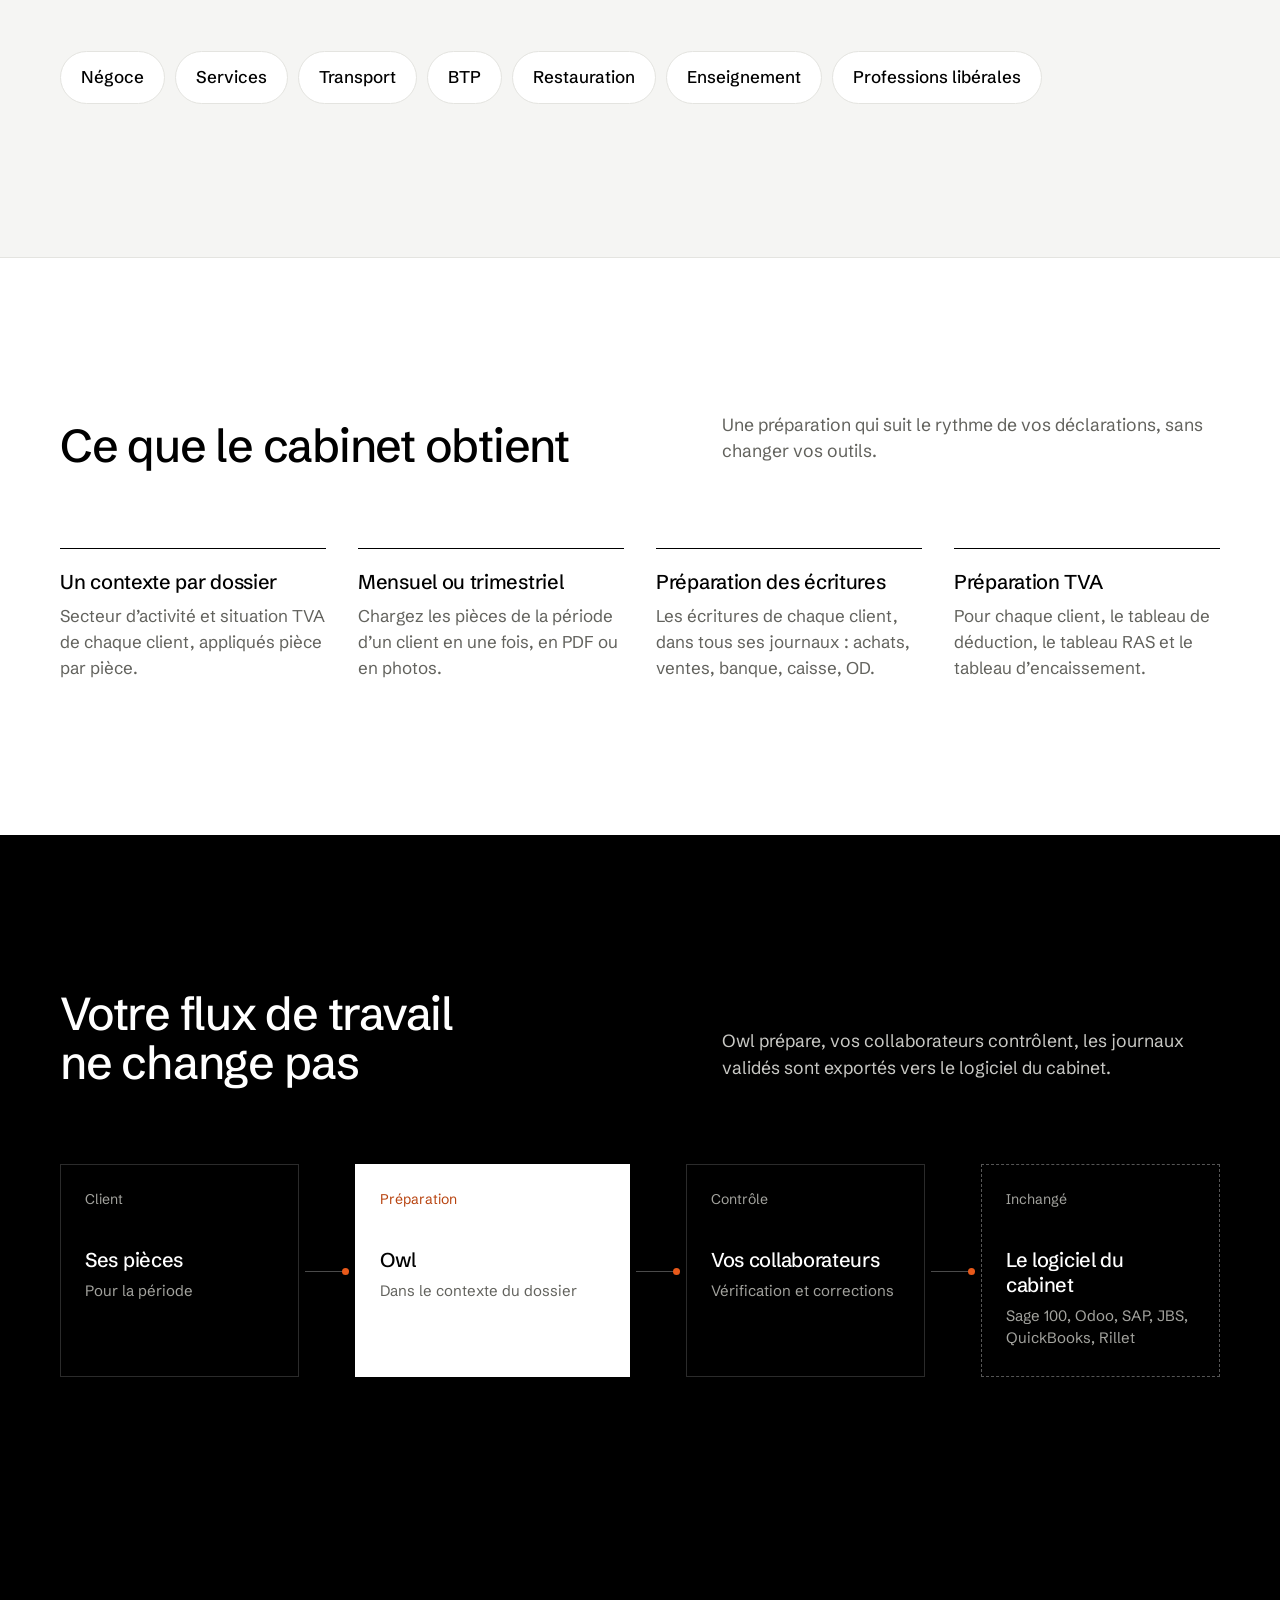
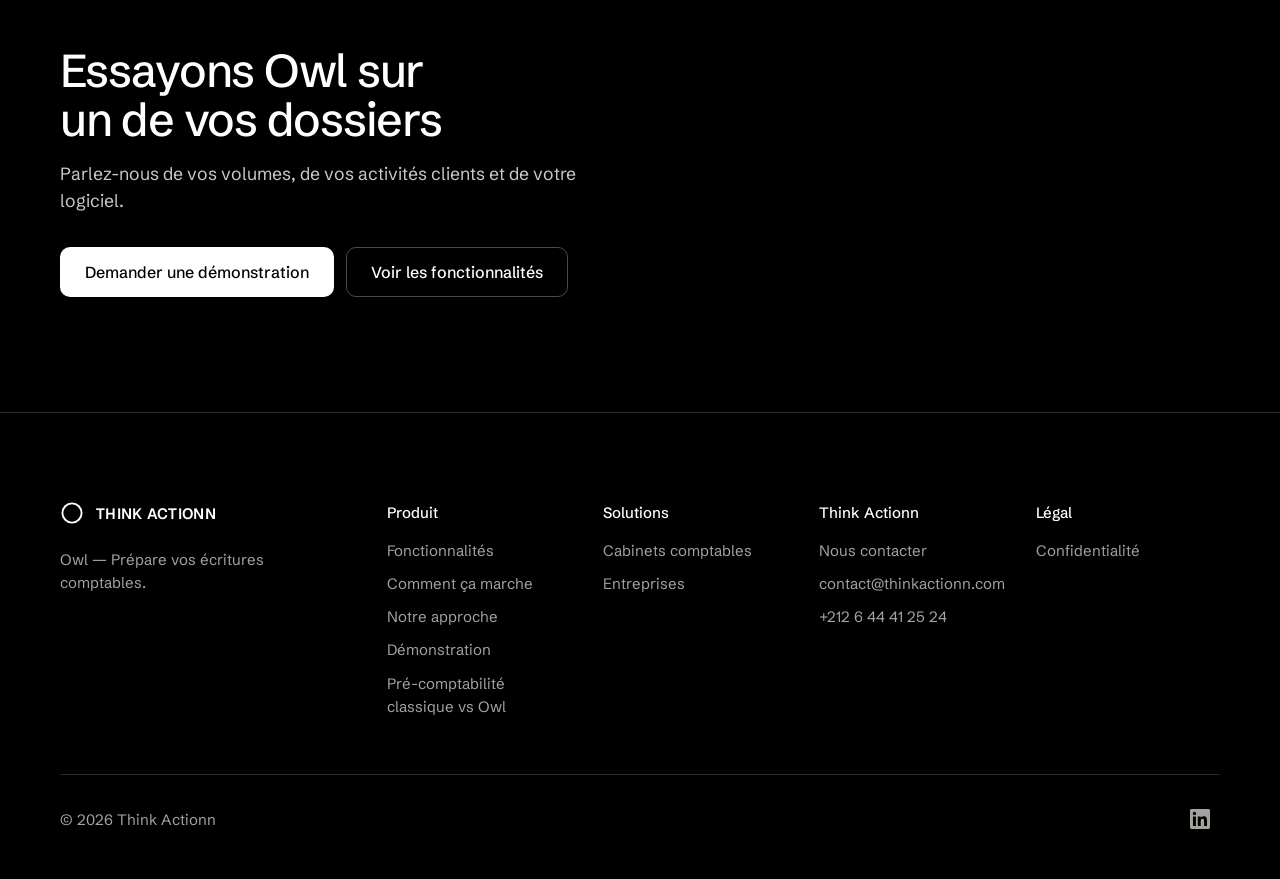
==== commit a616a149: "Accueil : démo de l'application dès le premier écran, pied de page avec LinkedIn - Héros en deux col" ====
--- a/accounting-firms.html
+++ b/accounting-firms.html
@@ -33,7 +33,7 @@
 
   <header class="nav" id="top">
     <div class="wrap nav__inner">
-      <a class="brand" href="/" aria-label="Think Actionn, accueil">
+      <a class="brand brand--live" href="/" aria-label="Think Actionn, accueil">
         <svg class="brand__mark" viewBox="0 0 24 24" aria-hidden="true"><circle cx="12" cy="12" r="9.6"/></svg>
         <span class="brand__name">THINK ACTIONN</span>
       </a>
@@ -168,19 +168,12 @@
             <li><a href="/companies">Entreprises</a></li>
           </ul>
         </nav>
-        <div class="footer__col">
-          <p class="footer__h">Ressources</p>
-          <ul>
-            <li><span class="footer__soon">Guides et articles, bientôt</span></li>
-          </ul>
-        </div>
         <nav class="footer__col footer__col--contact" aria-label="Think Actionn">
           <p class="footer__h">Think Actionn</p>
           <ul>
             <li><a href="/demo#demande">Nous contacter</a></li>
             <li><a href="mailto:contact@thinkactionn.com">contact@thinkactionn.com</a></li>
             <li><a href="tel:+212644412524">+212 6 44 41 25 24</a></li>
-            <li><a href="https://www.linkedin.com/company/146743879/" target="_blank" rel="noopener">LinkedIn</a></li>
           </ul>
         </nav>
         <nav class="footer__col" aria-label="Légal">
@@ -191,7 +184,12 @@
           </ul>
         </nav>
       </div>
-      <p class="footer__copy">© <span data-year>2026</span> Think Actionn</p>
+      <div class="footer__bottom">
+        <p class="footer__copy">© <span data-year>2026</span> Think Actionn</p>
+        <ul class="social" aria-label="Réseaux sociaux">
+          <li><a href="https://www.linkedin.com/company/think-actionn/" target="_blank" rel="noopener" aria-label="Think Actionn sur LinkedIn"><svg viewBox="0 0 24 24" aria-hidden="true"><path d="M20.45 20.45h-3.56v-5.57c0-1.33-.02-3.04-1.85-3.04-1.85 0-2.14 1.45-2.14 2.94v5.67H9.35V9h3.41v1.56h.05c.48-.9 1.64-1.85 3.37-1.85 3.6 0 4.27 2.37 4.27 5.46v6.28zM5.34 7.43a2.06 2.06 0 1 1 0-4.13 2.06 2.06 0 0 1 0 4.13zM7.12 20.45H3.56V9h3.56v11.45zM22.22 0H1.77C.79 0 0 .77 0 1.73v20.54C0 23.23.79 24 1.77 24h20.45c.98 0 1.78-.77 1.78-1.73V1.73C24 .77 23.2 0 22.22 0z"/></svg></a></li>
+        </ul>
+      </div>
     </div>
   </footer>
 
--- a/styles.css
+++ b/styles.css
@@ -278,7 +278,7 @@
 .dt__add svg { width: 11px; height: 11px; }
 .dt__body { flex: 1; min-height: 0; overflow: hidden; }
 .dt__rows { transition: transform .45s var(--ease); }
-.dt__rows .dt__row { height: 32px; border-bottom: 1px solid #f1efeb; font-size: 11px; }
+.dt__rows .dt__row { height: 30px; border-bottom: 1px solid #f1efeb; font-size: 11px; }
 .dt__rows .dt__row.is-filled > span:first-child { box-shadow: inset 2px 0 0 var(--ember); font-weight: 600; }
 .dt__rows .dt__row.is-filled > span:nth-child(3) { font-weight: 600; }
 .dt__rows .dt__row.is-new { animation: row-in .7s var(--ease); }
@@ -1076,3 +1076,53 @@
 .stats__d { order: 3; margin-top: 4px; color: var(--stone); font-size: .9375rem; line-height: 1.45; max-width: 22em; }
 @media (max-width: 960px) { .stats__grid { grid-template-columns: repeat(2, minmax(0, 1fr)); } }
 @media (max-width: 560px) { .stats__grid { grid-template-columns: minmax(0, 1fr); } }
+
+/* ---------- Stats: unit next to the figure ---------- */
+.stats__n small { margin-left: .12em; font-size: .36em; font-weight: 400; letter-spacing: 0; color: var(--stone); }
+
+/* ---------- Footer: bottom row with social links ---------- */
+.footer__grid { grid-template-columns: minmax(0, 1.6fr) repeat(4, minmax(0, 1fr)); }
+.footer__bottom { display: flex; flex-wrap: wrap; align-items: center; justify-content: space-between; gap: 16px; margin-top: 56px; padding-top: 24px; border-top: 1px solid var(--line-dark); }
+.footer .footer__bottom .footer__copy { margin: 0; padding: 0; border: 0; }
+.social { display: flex; gap: 8px; }
+.social a { display: grid; place-items: center; width: 40px; height: 40px; border-radius: 10px; color: var(--mist); transition: color .15s var(--ease), background-color .15s var(--ease); }
+.social a:hover, .social a:focus-visible { color: var(--paper); background: #1a1a1a; }
+.social svg { width: 20px; height: 20px; fill: currentColor; }
+@media (max-width: 1060px) { .footer__grid { grid-template-columns: repeat(2, minmax(0, 1fr)); } }
+
+/* ---------- Animated wordmark (nav) ---------- */
+.brand--live .brand__mark circle { stroke-dasharray: 61; stroke-dashoffset: 0; transform: rotate(-90deg); transform-origin: center; }
+.brand--live .brand__name { display: inline-block; }
+.js .brand--live .brand__mark circle { stroke-dashoffset: 61; animation: brand-draw .9s var(--ease) .1s forwards; }
+.js .brand--live .brand__name { clip-path: inset(0 100% 0 0); transform: translateX(-6px); animation: brand-reveal .7s var(--ease) .55s forwards; }
+@keyframes brand-draw { to { stroke-dashoffset: 0; } }
+@keyframes brand-reveal { to { clip-path: inset(0 0 0 0); transform: none; } }
+.brand--live:hover .brand__mark circle { animation: brand-redraw .8s var(--ease); }
+@keyframes brand-redraw { from { stroke-dashoffset: 61; } to { stroke-dashoffset: 0; } }
+@media (prefers-reduced-motion: reduce) {
+  .js .brand--live .brand__mark circle, .js .brand--live .brand__name { animation: none; stroke-dashoffset: 0; clip-path: none; transform: none; }
+  .brand--live .brand__mark circle { transform: rotate(-90deg); }
+}
+
+/* ---------- Home hero: text left, live app right (bleeds off the edge) ---------- */
+@media (min-width: 1100px) {
+  .hero--split { padding: clamp(40px, 5vw, 72px) 0 clamp(56px, 6vw, 88px); }
+  .hero__split { display: grid; grid-template-columns: minmax(0, 5fr) minmax(0, 7fr); gap: 56px; align-items: center; min-height: min(720px, calc(100svh - 68px - 112px)); }
+  .hero--split .hero__top { display: block; }
+  .hero--split .hero__product { margin-bottom: 24px; }
+  .hero--split .hero__title { font-size: clamp(2.4rem, 3.5vw, 3.4rem); }
+  .hero--split .hero__lede { margin-top: 24px; font-size: 1.125rem; max-width: 30em; }
+  .hero--split .hero__actions { margin-top: 32px; }
+  .hero--split .hero__actions { gap: 8px; }
+  .hero--split .hero__actions .btn { flex: 0 0 auto; }
+  .hero--split .hero__actions .btn--ghost-dark { border-color: transparent; padding: 0 12px; }
+  .hero--split .hero__actions .btn--ghost-dark::after { content: "→"; margin-left: 8px; transition: transform .15s var(--ease); }
+  .hero--split .hero__actions .btn--ghost-dark:hover { border-color: transparent; }
+  .hero--split .hero__actions .btn--ghost-dark:hover::after { transform: translateX(3px); }
+  .hero--split { --bleed: calc((100vw - min(100vw, var(--wrap))) / 2 + var(--gutter) + 120px); }
+  .hero--split .hero__stage { margin-top: 0; width: min(1280px, calc(100% + var(--bleed))); }
+  .hero--split .steps-bar { margin-right: var(--bleed); }
+  .hero--split .steps-bar { gap: 8px; }
+  .hero--split .steps-bar li { gap: 8px; font-size: .8125rem; white-space: nowrap; }
+  .hero--split .window { border-top-right-radius: 0; border-bottom-right-radius: 0; }
+}
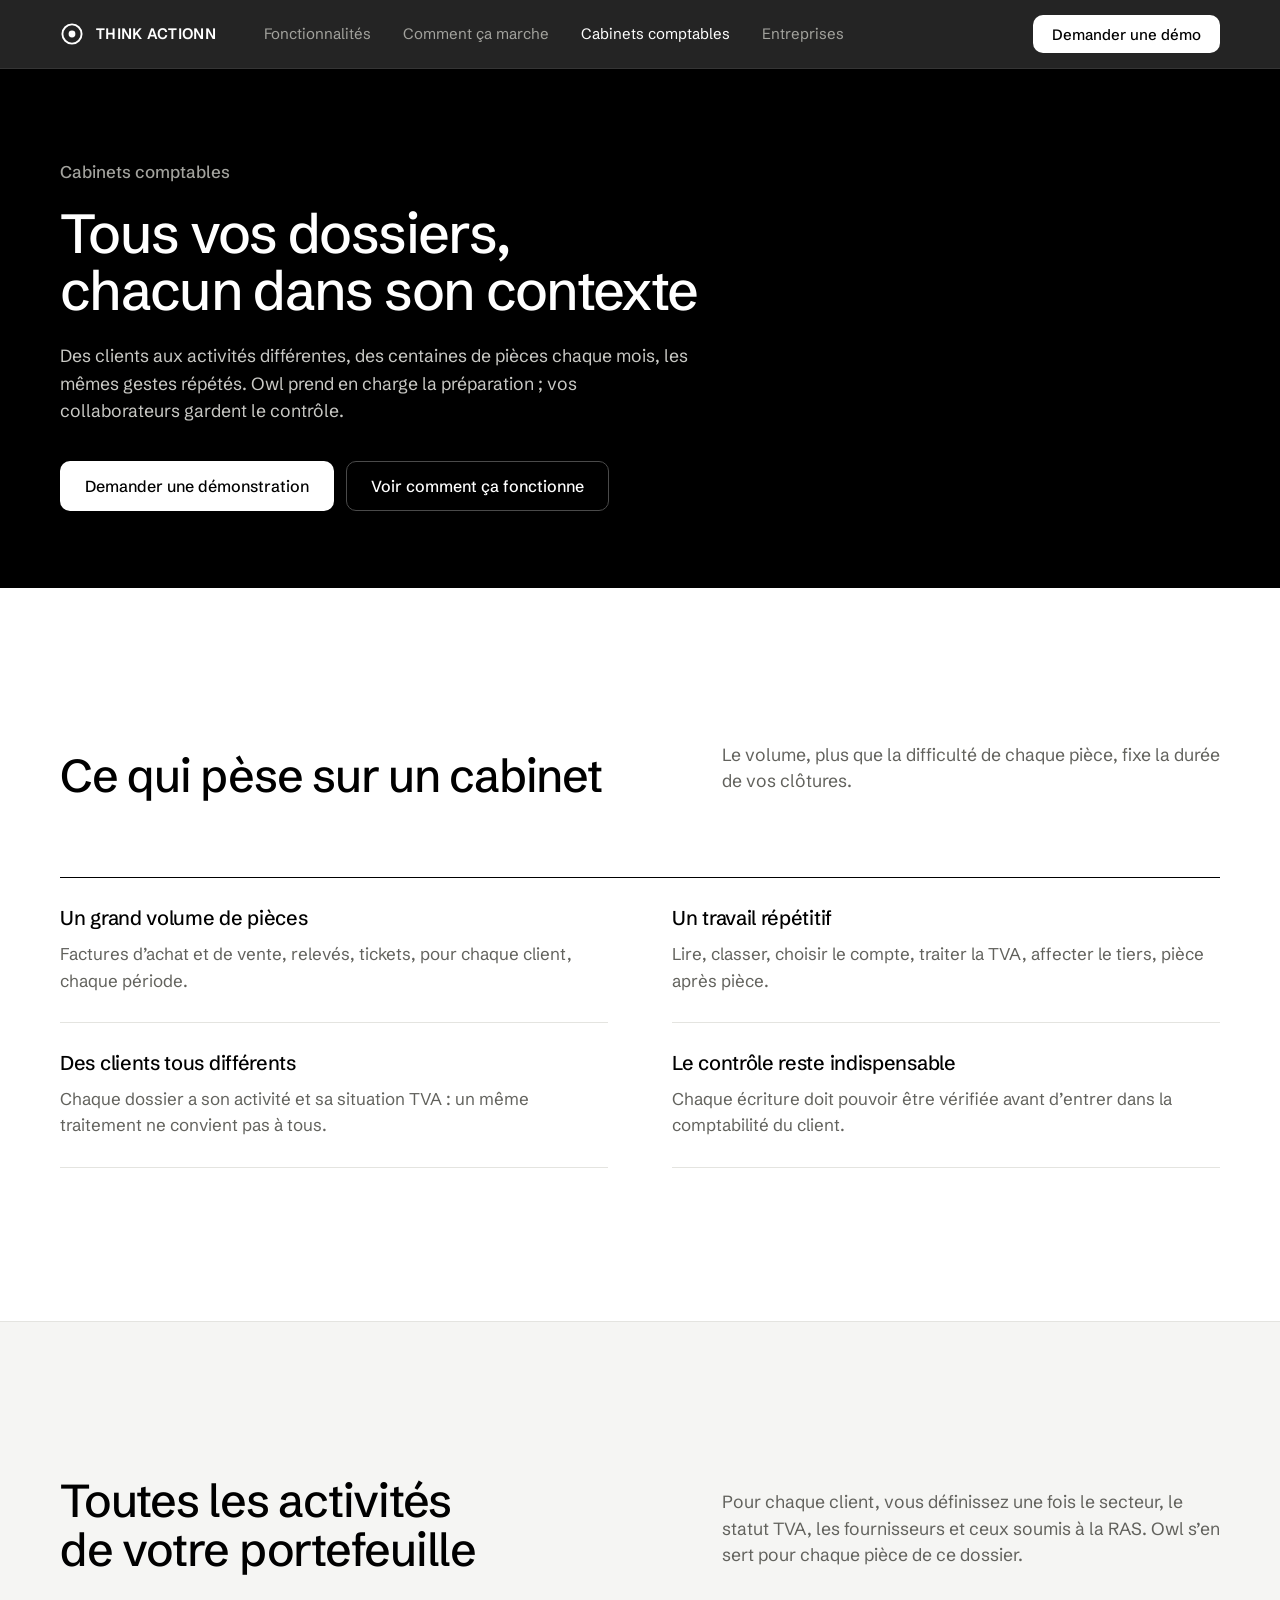
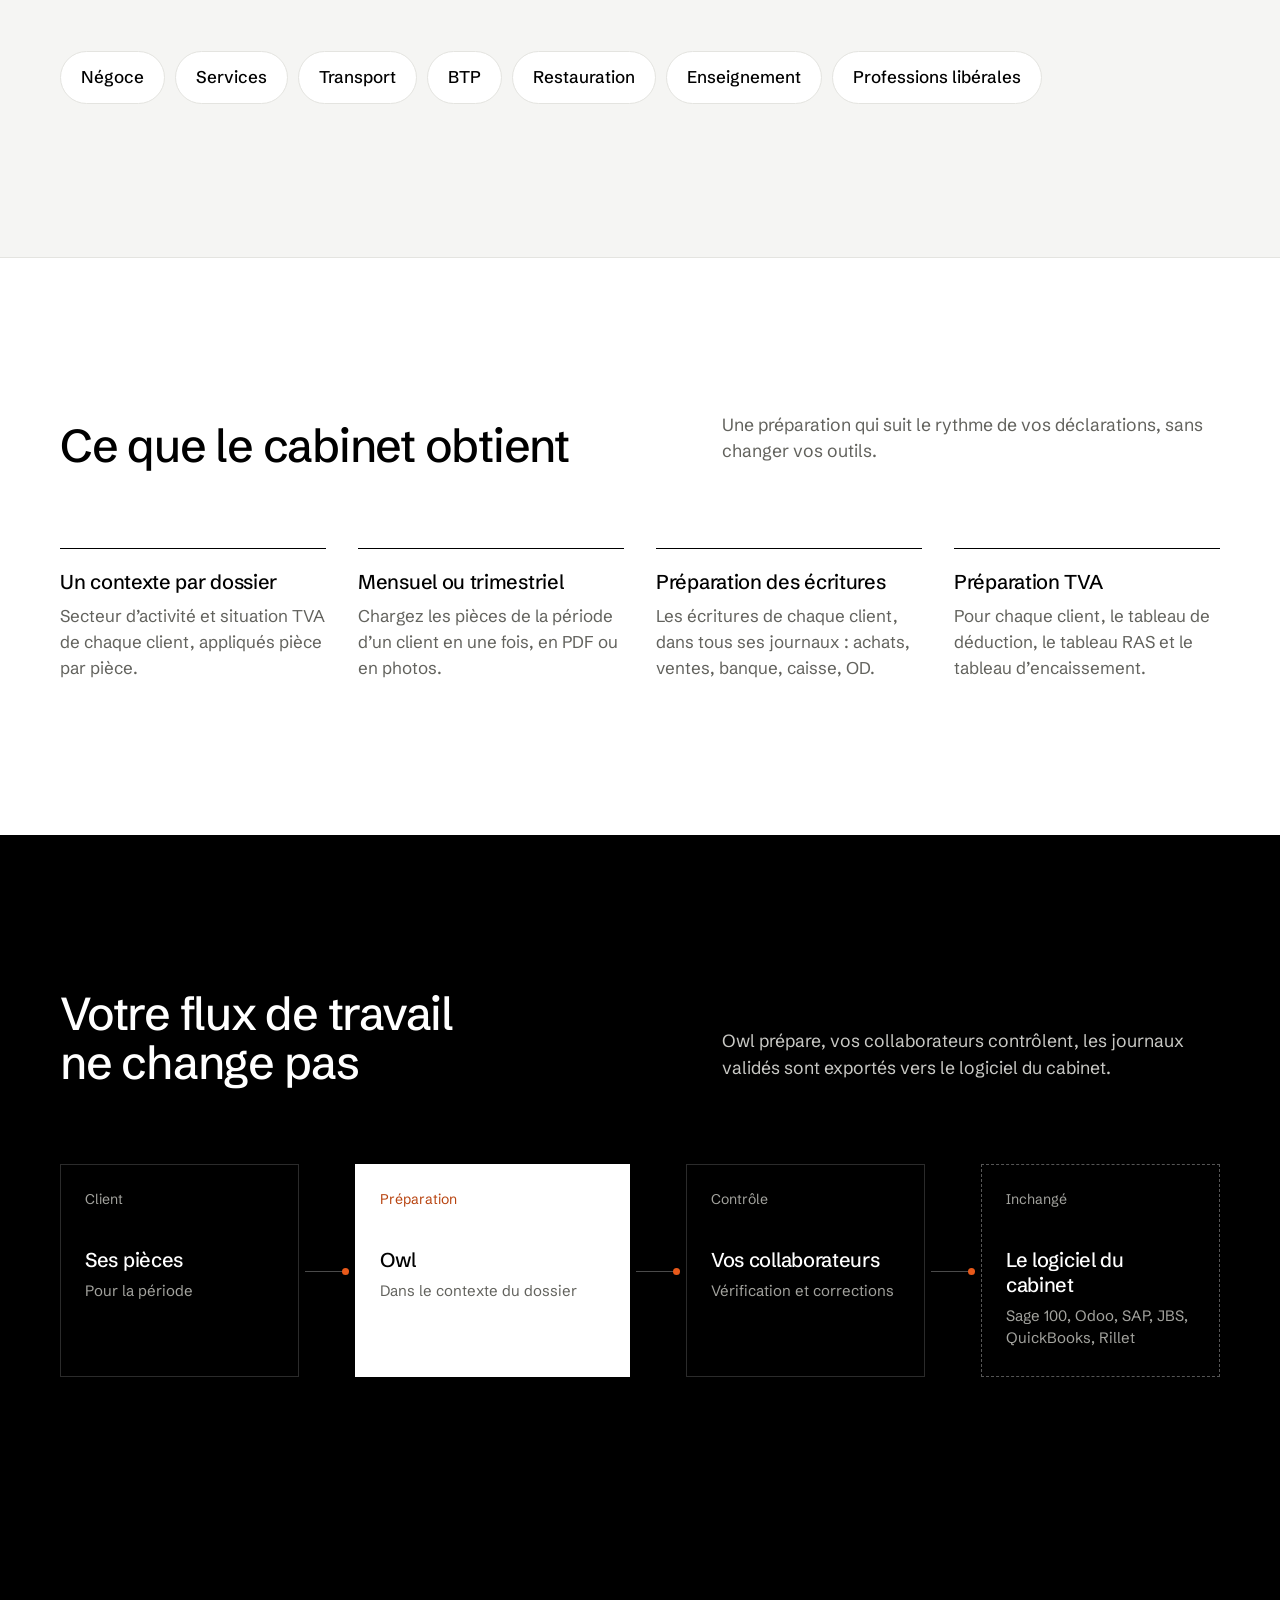
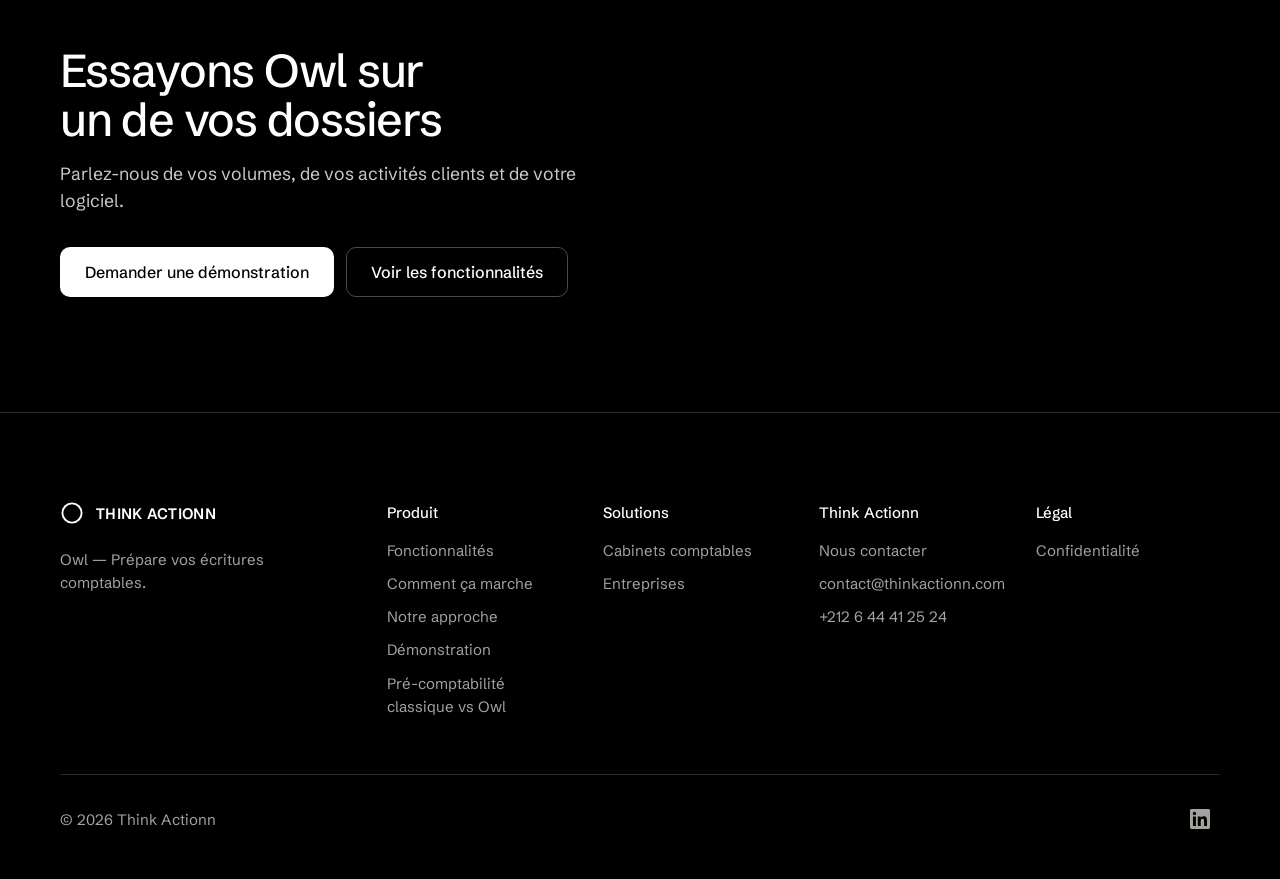
==== commit 7b9d406b: "Accueil : application entière visible et réactive à la souris, logo animé, chiffres façon liste - Ba" ====
--- a/accounting-firms.html
+++ b/accounting-firms.html
@@ -34,7 +34,7 @@
   <header class="nav" id="top">
     <div class="wrap nav__inner">
       <a class="brand brand--live" href="/" aria-label="Think Actionn, accueil">
-        <svg class="brand__mark" viewBox="0 0 24 24" aria-hidden="true"><circle cx="12" cy="12" r="9.6"/></svg>
+        <svg class="brand__mark" viewBox="0 0 24 24" aria-hidden="true"><circle cx="12" cy="12" r="9.6"/><circle class="brand__pupil" cx="12" cy="12" r="3.4"/></svg>
         <span class="brand__name">THINK ACTIONN</span>
       </a>
       <nav class="nav__links" id="nav-menu" aria-label="Navigation principale">
--- a/styles.css
+++ b/styles.css
@@ -1064,20 +1064,7 @@
 .pillar__list dt { font-weight: 600; }
 .pillar__list dd { color: var(--stone); font-size: .9375rem; line-height: 1.5; }
 .pillar--tva .pillar__list dd { color: #c9c9c5; }
-@media (max-width: 560px) { .pillar__list > div { grid-template-columns: minmax(0, 1fr); } }/* ---------- Owl in figures ---------- */
-.stats { padding: clamp(64px, 8vw, 104px) 0; border-bottom: 1px solid var(--line); }
-.stats__title { font-size: 1rem; font-weight: 500; letter-spacing: 0; line-height: 1.4; color: var(--stone); margin-bottom: 32px; }
-.stats__grid { display: grid; grid-template-columns: repeat(4, minmax(0, 1fr)); gap: 40px 32px; }
-.stats__grid > div { display: flex; flex-direction: column; padding-top: 20px; border-top: 1px solid var(--ink); }
-.stats__grid > div:nth-child(2) { transition-delay: .06s; } .stats__grid > div:nth-child(3) { transition-delay: .12s; } .stats__grid > div:nth-child(4) { transition-delay: .18s; }
-.stats__grid dt { order: 2; margin-top: 12px; font-weight: 500; }
-.stats__grid dd { display: contents; }
-.stats__n { order: 1; font-size: clamp(3.5rem, 6vw, 5.5rem); font-weight: 400; line-height: 1; letter-spacing: -0.03em; font-variant-numeric: tabular-nums; }
-.stats__d { order: 3; margin-top: 4px; color: var(--stone); font-size: .9375rem; line-height: 1.45; max-width: 22em; }
-@media (max-width: 960px) { .stats__grid { grid-template-columns: repeat(2, minmax(0, 1fr)); } }
-@media (max-width: 560px) { .stats__grid { grid-template-columns: minmax(0, 1fr); } }
-
-/* ---------- Stats: unit next to the figure ---------- */
+@media (max-width: 560px) { .pillar__list > div { grid-template-columns: minmax(0, 1fr); } }/* ---------- Stats: unit next to the figure ---------- */
 .stats__n small { margin-left: .12em; font-size: .36em; font-weight: 400; letter-spacing: 0; color: var(--stone); }
 
 /* ---------- Footer: bottom row with social links ---------- */
@@ -1091,38 +1078,63 @@
 @media (max-width: 1060px) { .footer__grid { grid-template-columns: repeat(2, minmax(0, 1fr)); } }
 
 /* ---------- Animated wordmark (nav) ---------- */
-.brand--live .brand__mark circle { stroke-dasharray: 61; stroke-dashoffset: 0; transform: rotate(-90deg); transform-origin: center; }
+.brand--live .brand__mark circle:first-child { stroke-dasharray: 61; stroke-dashoffset: 0; }
 .brand--live .brand__name { display: inline-block; }
-.js .brand--live .brand__mark circle { stroke-dashoffset: 61; animation: brand-draw .9s var(--ease) .1s forwards; }
+.js .brand--live .brand__mark circle:first-child { stroke-dashoffset: 61; animation: brand-draw .9s var(--ease) .1s forwards; }
 .js .brand--live .brand__name { clip-path: inset(0 100% 0 0); transform: translateX(-6px); animation: brand-reveal .7s var(--ease) .55s forwards; }
 @keyframes brand-draw { to { stroke-dashoffset: 0; } }
 @keyframes brand-reveal { to { clip-path: inset(0 0 0 0); transform: none; } }
-.brand--live:hover .brand__mark circle { animation: brand-redraw .8s var(--ease); }
+.brand--live:hover .brand__mark circle:first-child { animation: brand-redraw .8s var(--ease); }
 @keyframes brand-redraw { from { stroke-dashoffset: 61; } to { stroke-dashoffset: 0; } }
 @media (prefers-reduced-motion: reduce) {
-  .js .brand--live .brand__mark circle, .js .brand--live .brand__name { animation: none; stroke-dashoffset: 0; clip-path: none; transform: none; }
-  .brand--live .brand__mark circle { transform: rotate(-90deg); }
-}
-
-/* ---------- Home hero: text left, live app right (bleeds off the edge) ---------- */
+  .js .brand--live .brand__mark circle:first-child, .js .brand--live .brand__name { animation: none; stroke-dashoffset: 0; clip-path: none; transform: none; }
+}
+
+
+/* ---------- Home hero: text left, the whole live app right ---------- */
 @media (min-width: 1100px) {
   .hero--split { padding: clamp(40px, 5vw, 72px) 0 clamp(56px, 6vw, 88px); }
-  .hero__split { display: grid; grid-template-columns: minmax(0, 5fr) minmax(0, 7fr); gap: 56px; align-items: center; min-height: min(720px, calc(100svh - 68px - 112px)); }
+  .hero__split { display: grid; grid-template-columns: minmax(0, 4fr) minmax(0, 8fr); gap: 48px; align-items: center; min-height: min(680px, calc(100svh - 68px - 112px)); }
   .hero--split .hero__top { display: block; }
   .hero--split .hero__product { margin-bottom: 24px; }
-  .hero--split .hero__title { font-size: clamp(2.4rem, 3.5vw, 3.4rem); }
-  .hero--split .hero__lede { margin-top: 24px; font-size: 1.125rem; max-width: 30em; }
-  .hero--split .hero__actions { margin-top: 32px; }
-  .hero--split .hero__actions { gap: 8px; }
+  .hero--split .hero__title { font-size: clamp(2.2rem, 3.1vw, 3.2rem); }
+  .hero--split .hero__lede { margin-top: 24px; font-size: 1.0625rem; }
+  .hero--split .hero__actions { margin-top: 32px; gap: 8px 4px; }
   .hero--split .hero__actions .btn { flex: 0 0 auto; }
   .hero--split .hero__actions .btn--ghost-dark { border-color: transparent; padding: 0 12px; }
   .hero--split .hero__actions .btn--ghost-dark::after { content: "→"; margin-left: 8px; transition: transform .15s var(--ease); }
   .hero--split .hero__actions .btn--ghost-dark:hover { border-color: transparent; }
   .hero--split .hero__actions .btn--ghost-dark:hover::after { transform: translateX(3px); }
-  .hero--split { --bleed: calc((100vw - min(100vw, var(--wrap))) / 2 + var(--gutter) + 120px); }
-  .hero--split .hero__stage { margin-top: 0; width: min(1280px, calc(100% + var(--bleed))); }
-  .hero--split .steps-bar { margin-right: var(--bleed); }
-  .hero--split .steps-bar { gap: 8px; }
-  .hero--split .steps-bar li { gap: 8px; font-size: .8125rem; white-space: nowrap; }
-  .hero--split .window { border-top-right-radius: 0; border-bottom-right-radius: 0; }
-}
+  /* the app reaches into the right margin but stays fully on screen */
+  .hero--split .hero__stage { margin-top: 0; width: min(1280px, calc(100% + (100vw - min(100vw, var(--wrap))) / 2 + var(--gutter) - 24px)); perspective: 1600px; }
+}
+/* the app follows the pointer (desktop with a mouse only) */
+.hero--split .window { transform: rotateX(var(--rx, 0deg)) rotateY(var(--ry, 0deg)) translate3d(var(--tx, 0px), var(--ty, 0px), 0); transform-origin: 50% 50%; transition: transform .6s var(--ease); will-change: transform; }
+.hero--split .window.is-tracking { transition-duration: .15s; }
+
+/* ---------- Owl in figures (list: label left, figure right) ---------- */
+.stats { background: var(--ink); color: var(--paper); padding: var(--section) 0; }
+.stats__title { font-size: var(--t-h2); max-width: 14em; margin-bottom: clamp(48px, 7vw, 96px); }
+.stats__list { border-bottom: 1px solid var(--line-dark); }
+.stats__list > div { display: grid; grid-template-columns: minmax(0, 1fr) minmax(0, 1fr); grid-template-areas: "label fig" "desc fig"; column-gap: 32px; align-items: center; padding: clamp(24px, 3vw, 36px) 0; border-top: 1px solid var(--line-dark); }
+.stats__list > div:nth-child(2) { transition-delay: .06s; } .stats__list > div:nth-child(3) { transition-delay: .12s; }
+.stats__list > div:nth-child(4) { transition-delay: .18s; } .stats__list > div:nth-child(5) { transition-delay: .24s; }
+.stats__list dt { grid-area: label; align-self: end; font-size: 1.0625rem; font-weight: 500; }
+.stats__list dd { display: contents; }
+.stats__d { grid-area: desc; align-self: start; margin-top: 4px; color: var(--mist); font-size: .9375rem; max-width: 30em; }
+.stats__n { grid-area: fig; font-family: "Newsreader", Georgia, serif; font-size: clamp(3.5rem, 7vw, 6rem); font-weight: 400; line-height: 1; letter-spacing: -0.02em; font-variant-numeric: lining-nums tabular-nums; }
+.stats__n small { font-size: .42em; letter-spacing: 0; color: var(--mist); }
+@media (max-width: 640px) {
+  .stats__list > div { grid-template-columns: minmax(0, 1fr); grid-template-areas: "label" "fig" "desc"; row-gap: 8px; }
+  .stats__list dt { align-self: start; }
+}
+
+/* ---------- Nav logo: the circle is an owl eye that looks at the pointer ---------- */
+.brand__mark .brand__pupil { fill: currentColor; stroke: none; transform: translate(var(--px, 0px), var(--py, 0px)); transition: transform .25s var(--ease); }
+.js .brand--live .brand__pupil { opacity: 0; animation: pupil-in .4s var(--ease) .9s forwards; }
+@keyframes pupil-in { from { opacity: 0; transform: scale(.2); transform-origin: 12px 12px; } to { opacity: 1; } }
+.brand--live .brand__mark circle:first-child { transform: rotate(-90deg); transform-origin: center; }
+@media (prefers-reduced-motion: reduce) {
+  .hero--split .window { transform: none !important; }
+  .js .brand--live .brand__pupil { animation: none; opacity: 1; }
+}
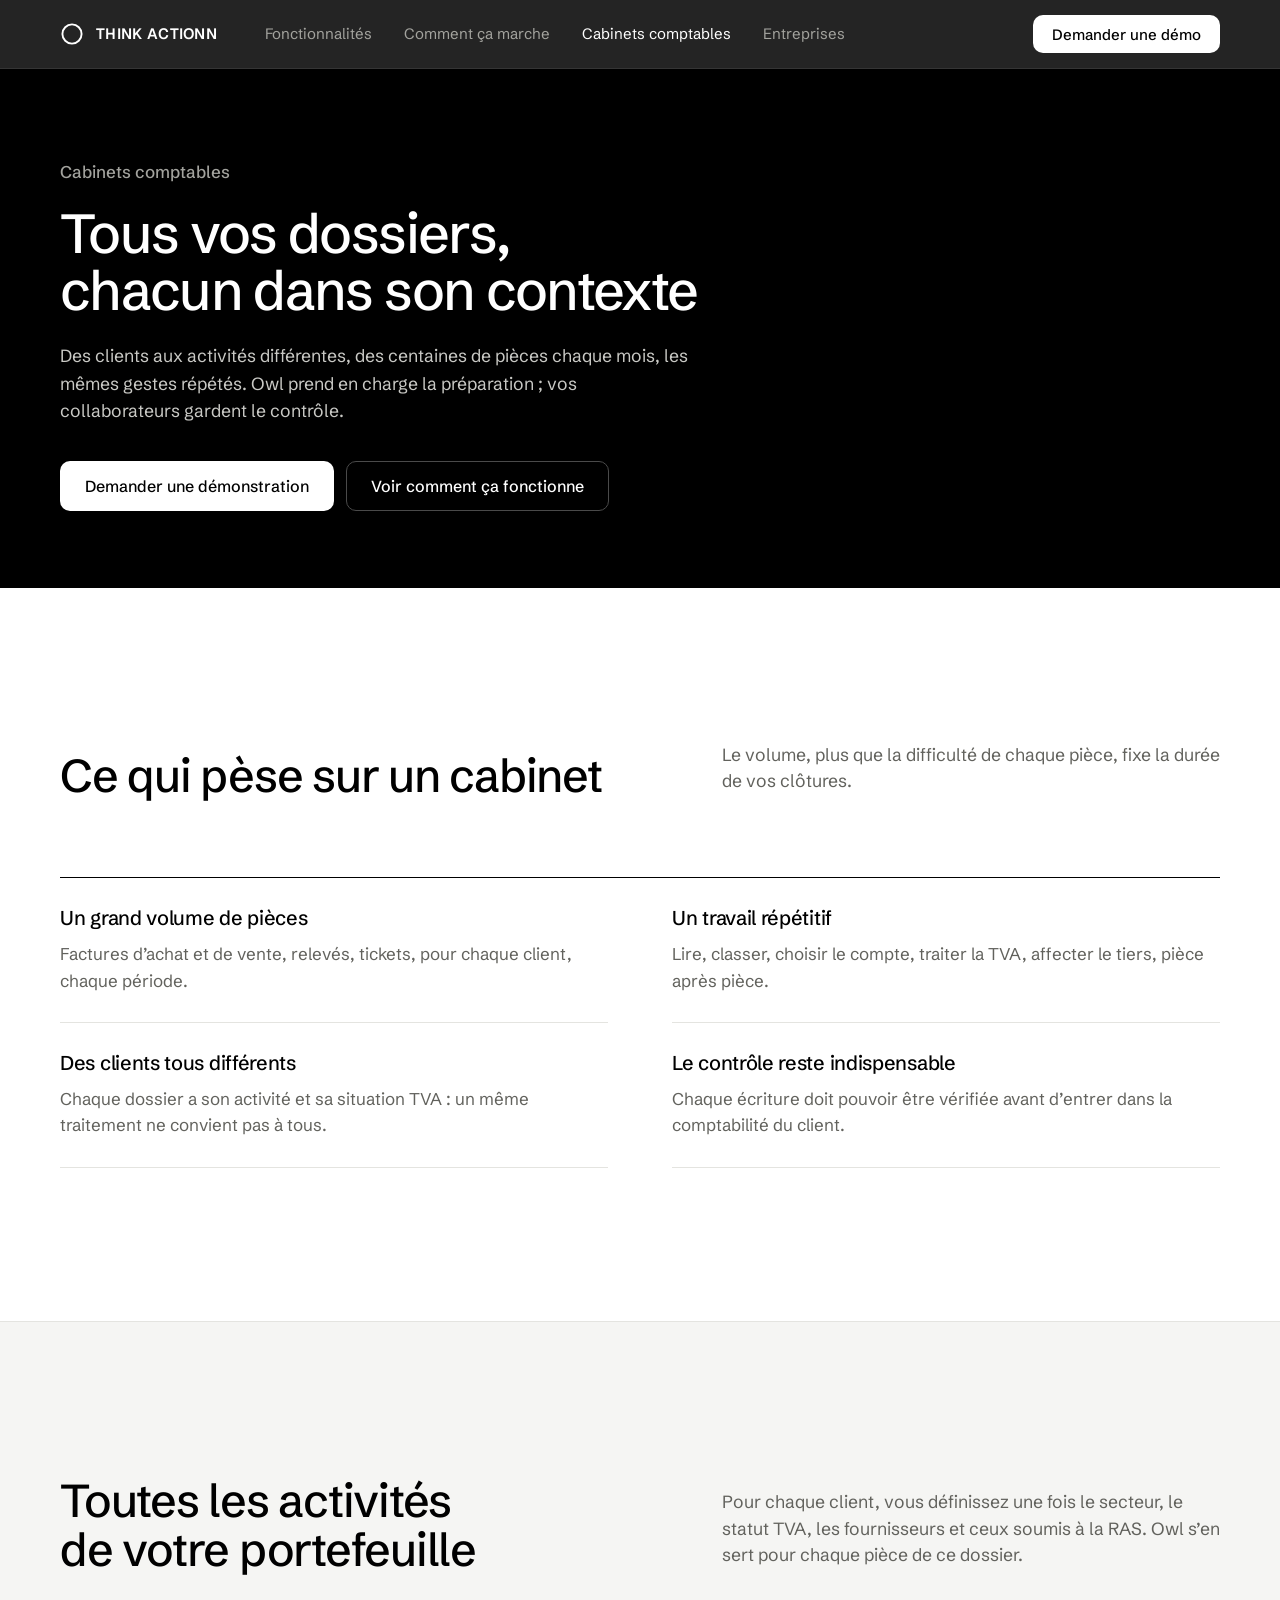
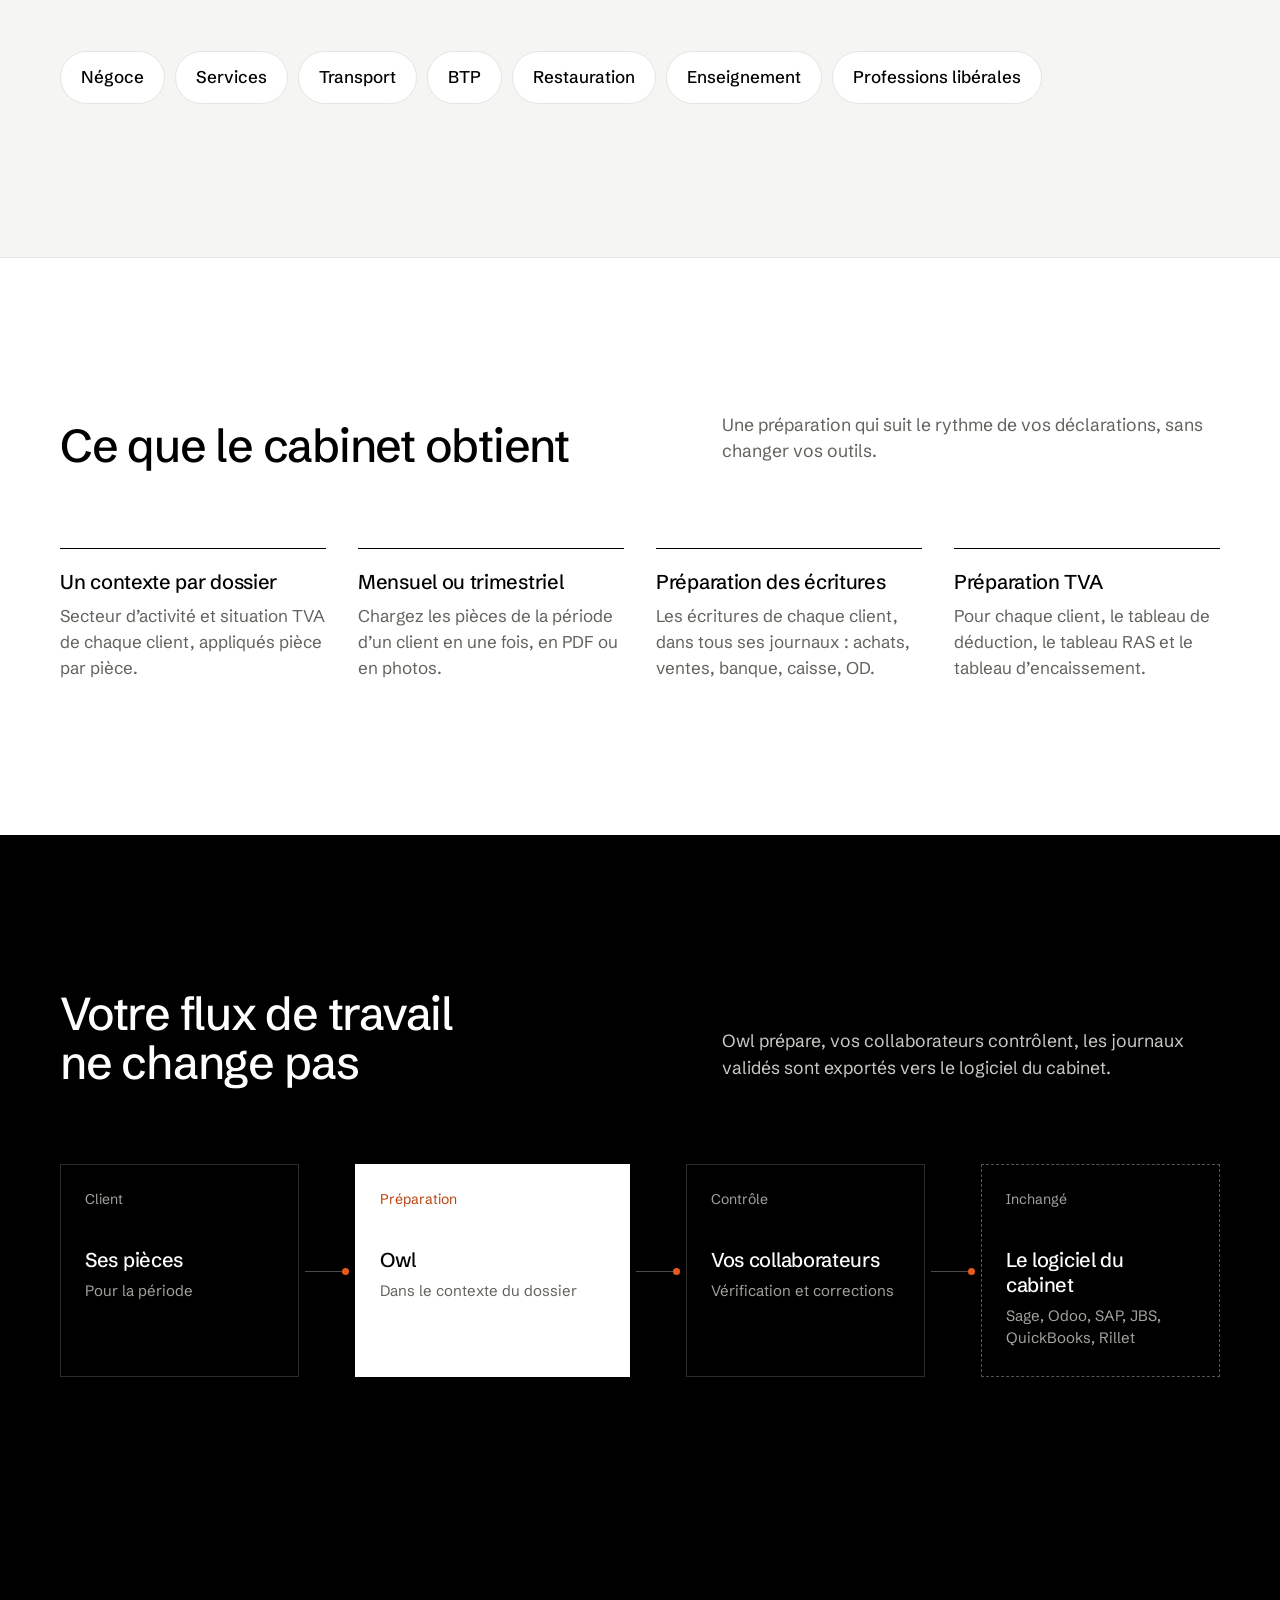
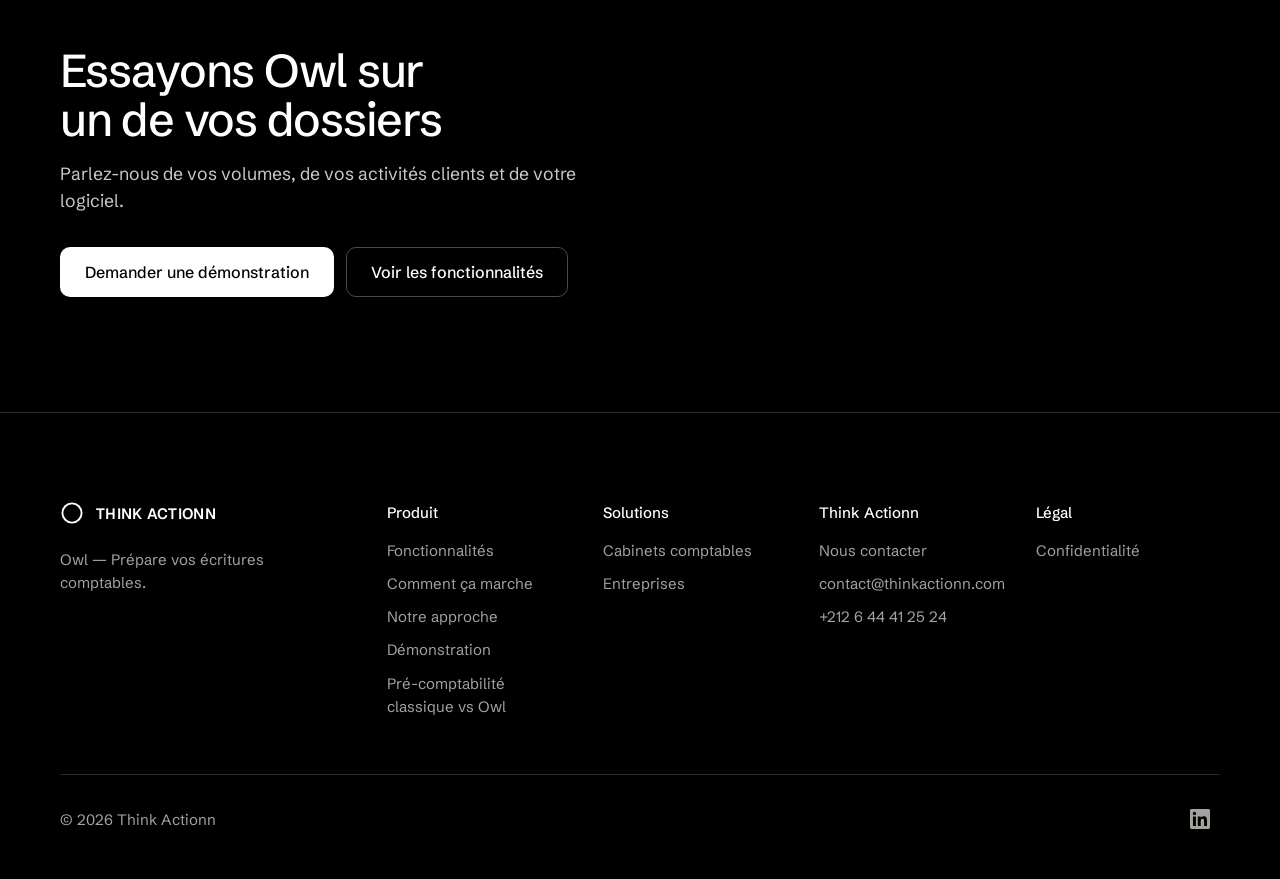
==== commit da5e5167: "Nom de l'entreprise animé en continu, titre « Intelligence comptable », Sage - En-tête : les lettres" ====
--- a/accounting-firms.html
+++ b/accounting-firms.html
@@ -121,7 +121,7 @@
           <div class="pipeline__link" aria-hidden="true"><i></i></div>
           <div class="pipeline__node"><span class="pipeline__k">Contrôle</span><strong>Vos collaborateurs</strong><span>Vérification et corrections</span></div>
           <div class="pipeline__link" aria-hidden="true"><i></i></div>
-          <div class="pipeline__node pipeline__node--yours"><span class="pipeline__k">Inchangé</span><strong>Le logiciel du cabinet</strong><span>Sage 100, Odoo, SAP, JBS, QuickBooks, Rillet</span></div>
+          <div class="pipeline__node pipeline__node--yours"><span class="pipeline__k">Inchangé</span><strong>Le logiciel du cabinet</strong><span>Sage, Odoo, SAP, JBS, QuickBooks, Rillet</span></div>
         </div>
       </div>
     </section>
--- a/styles.css
+++ b/styles.css
@@ -1138,3 +1138,16 @@
   .hero--split .window { transform: none !important; }
   .js .brand--live .brand__pupil { animation: none; opacity: 1; }
 }
+
+/* ---------- Company name keeps moving: letters ripple, the eye blinks and looks around ---------- */
+.brand--live .brand__name .ch { display: inline-block; white-space: pre; animation: ch-wave 6s var(--ease) infinite; animation-delay: calc(1.8s + var(--i) * 45ms); }
+@keyframes ch-wave { 0%, 9%, 100% { transform: none; } 4% { transform: translateY(-3px); } }
+.brand--live .brand__mark { transform-origin: 50% 50%; animation: brand-blink 6s var(--ease) 3.2s infinite; }
+@keyframes brand-blink { 0%, 94%, 100% { transform: scaleY(1); } 96.5% { transform: scaleY(.12); } }
+.brand--live.is-idle .brand__pupil { animation: pupil-look 6s var(--ease) 1.4s infinite; }
+@keyframes pupil-look { 0%, 20%, 100% { transform: translate(0, 0); } 28%, 45% { transform: translate(-3px, 1px); } 53%, 72% { transform: translate(3px, 1px); } }
+.brand--live:hover .brand__name .ch { animation: ch-hover .5s var(--ease); animation-delay: calc(var(--i) * 30ms); }
+@keyframes ch-hover { 50% { transform: translateY(-3px); } }
+@media (prefers-reduced-motion: reduce) {
+  .brand--live .brand__name .ch, .brand--live .brand__mark, .brand--live.is-idle .brand__pupil { animation: none; }
+}
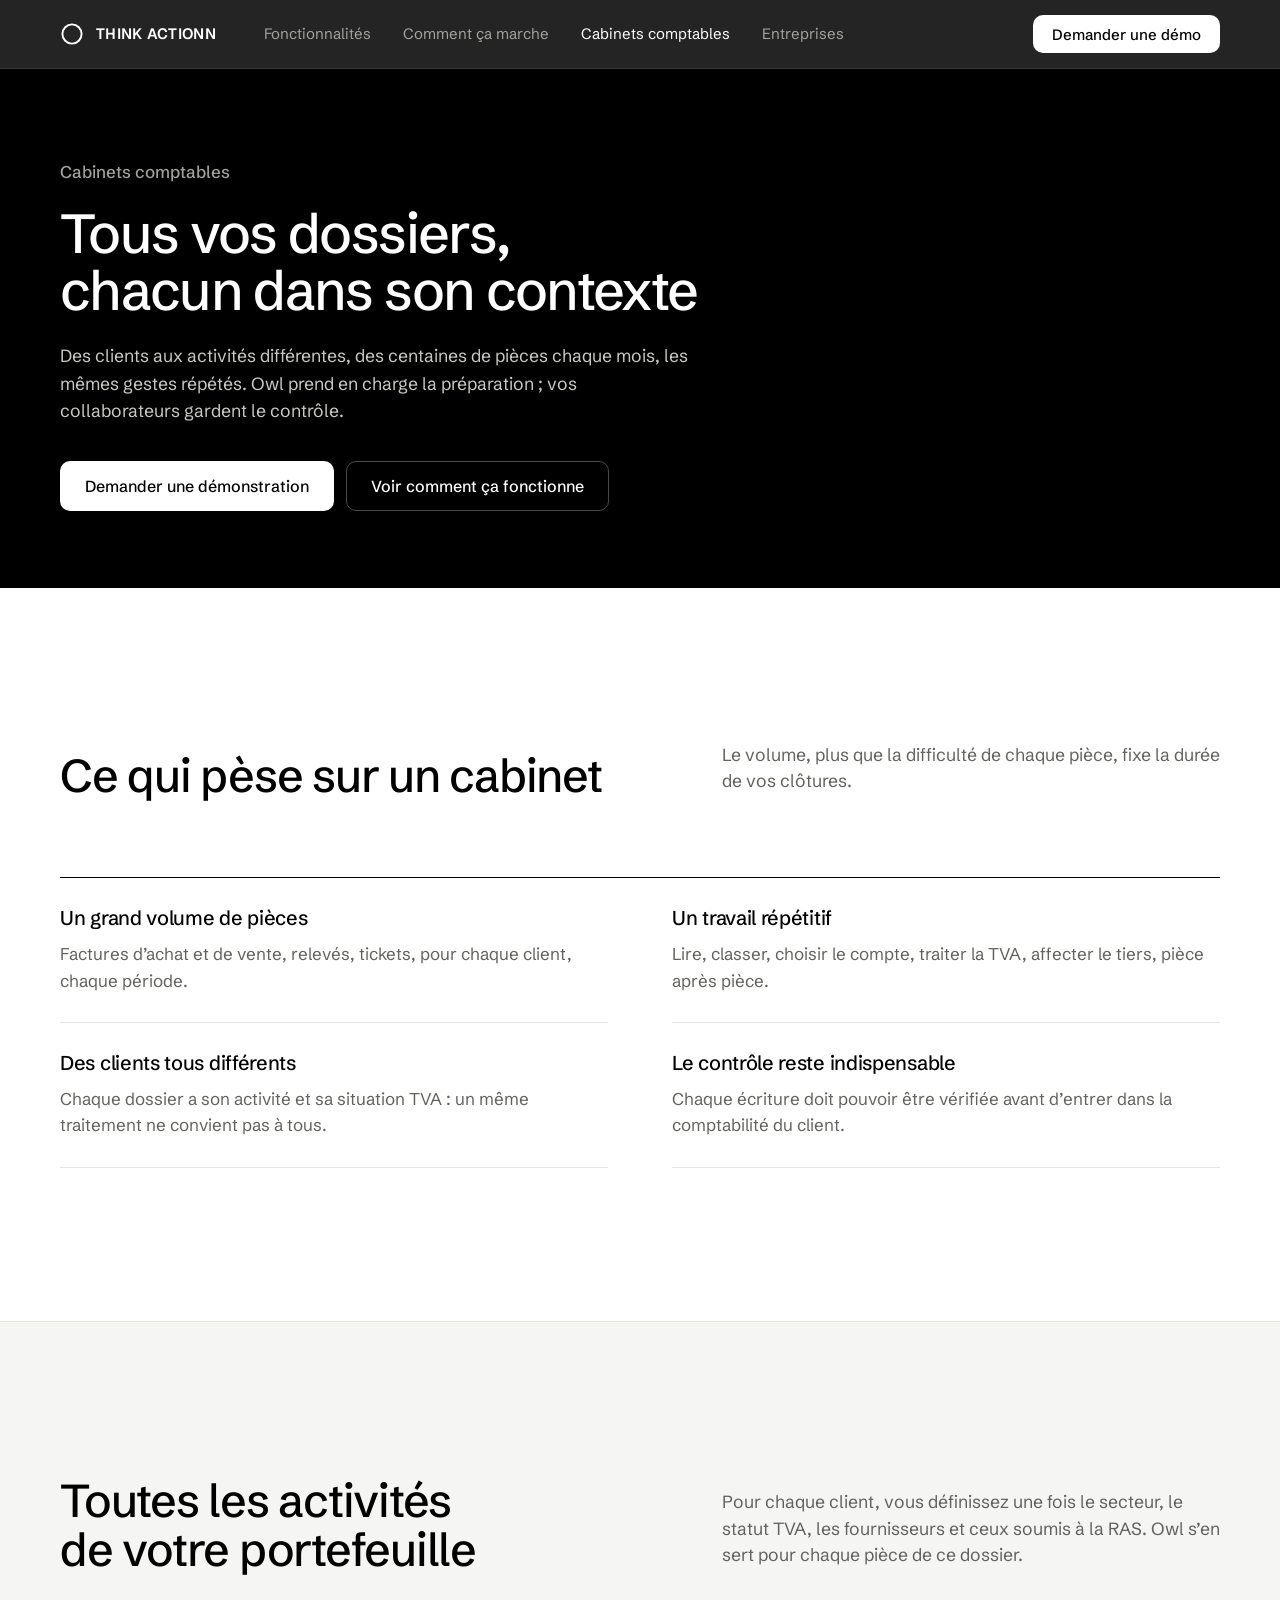
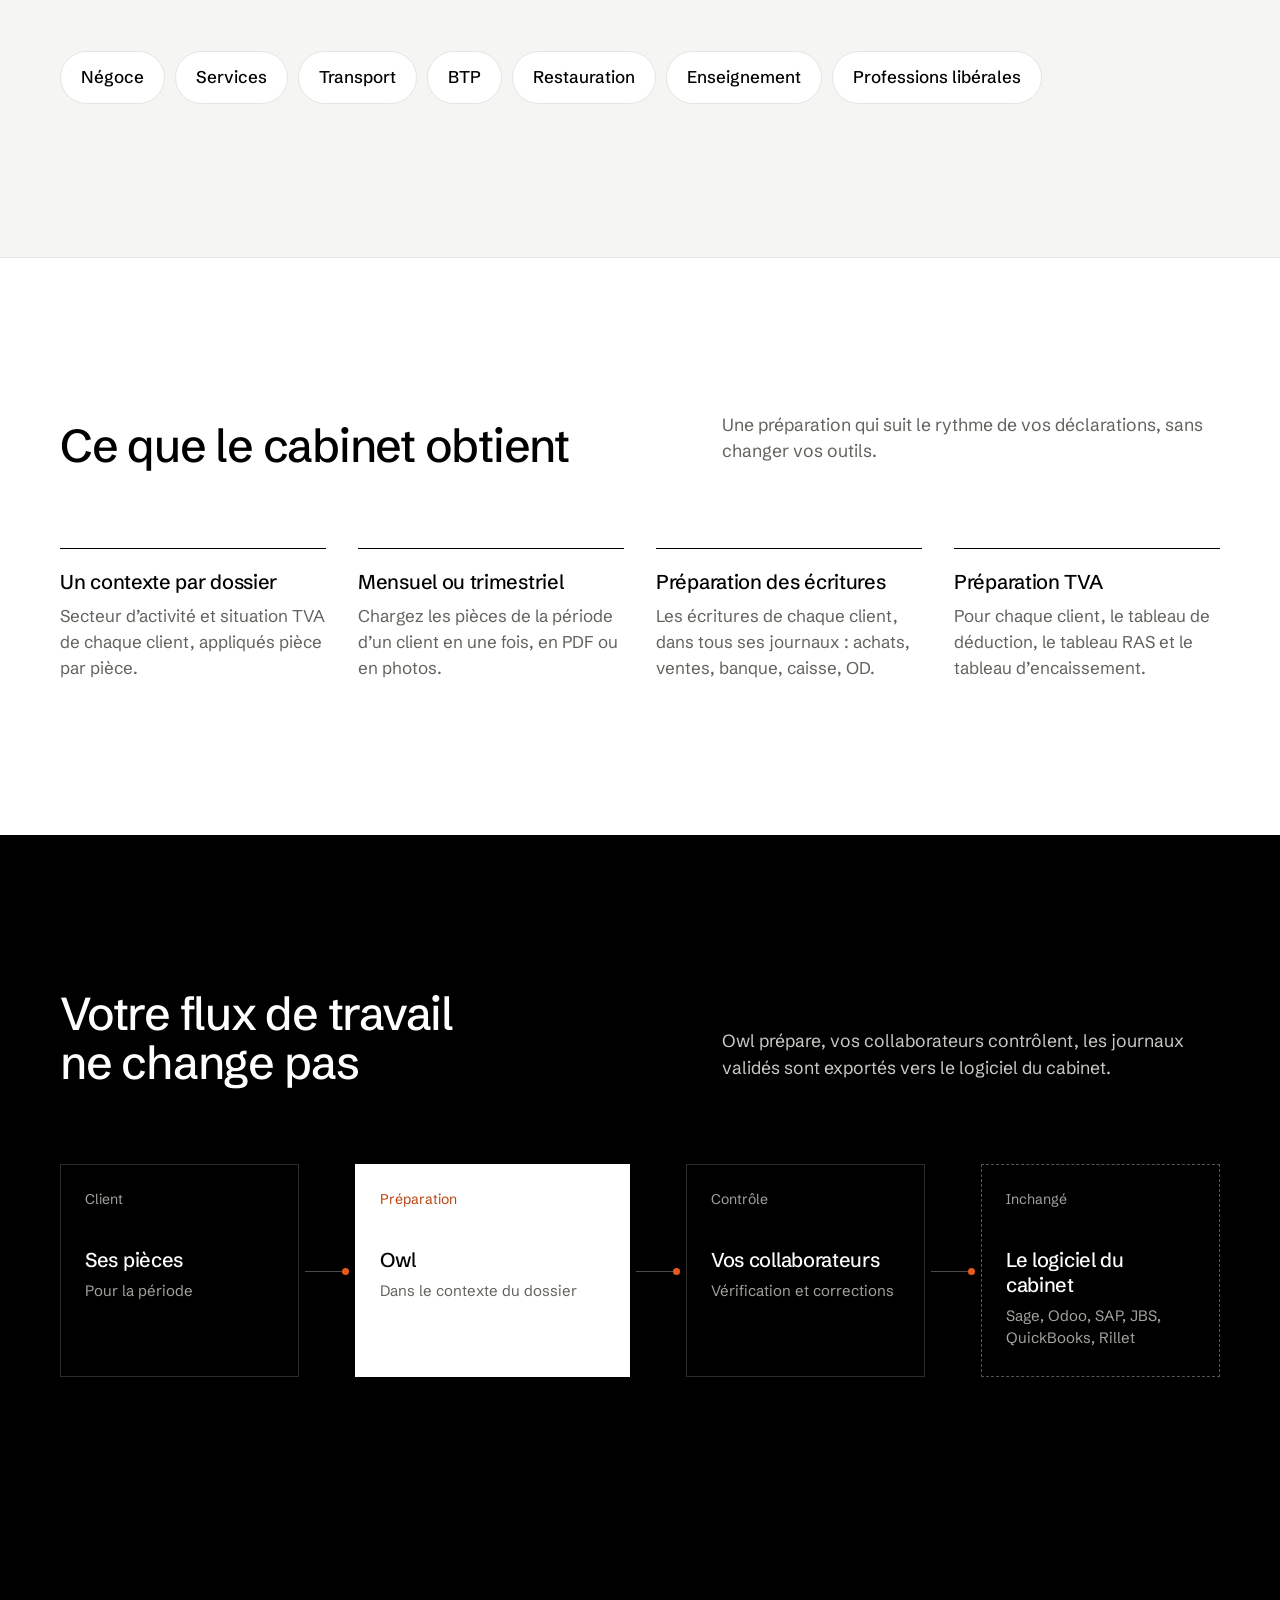
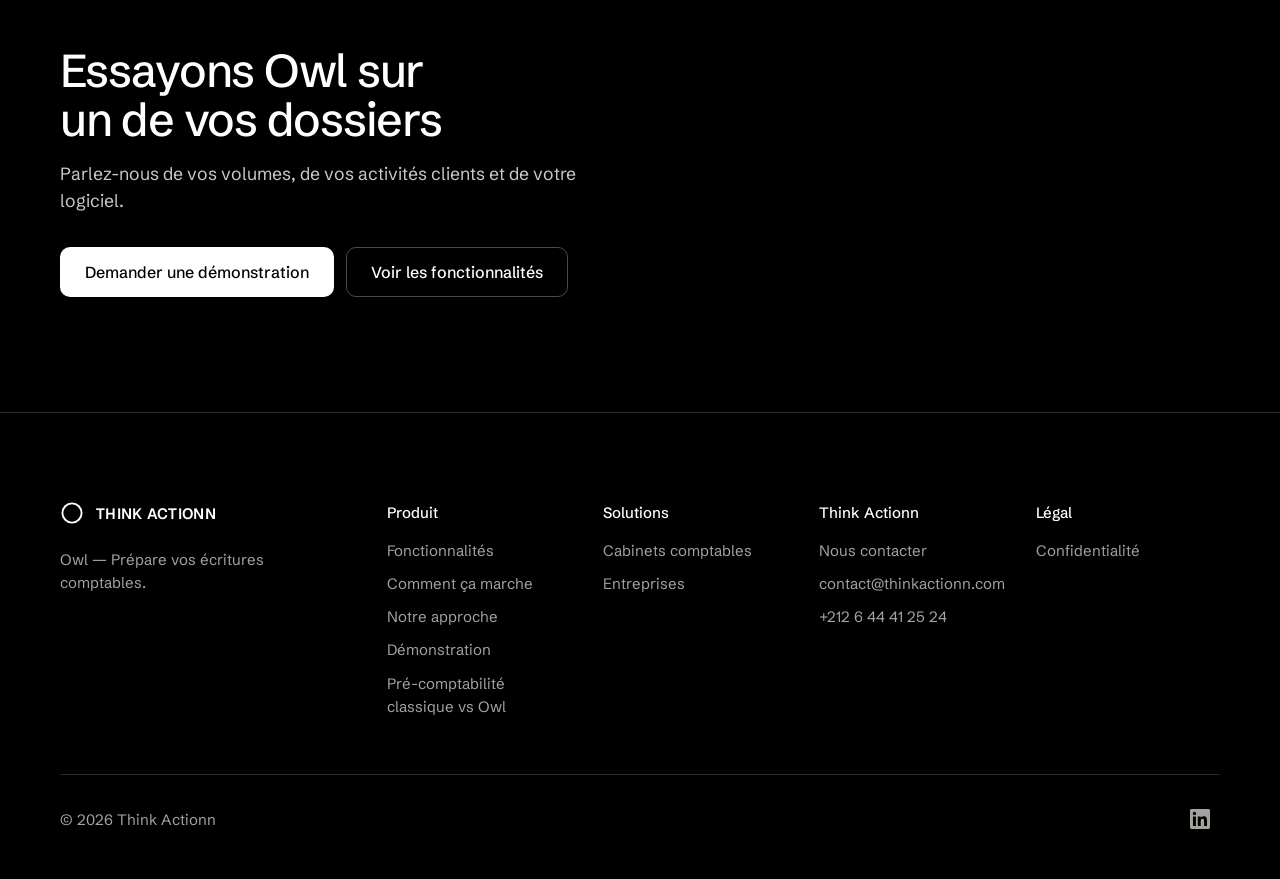
==== commit 021085e9: "Logo Think Actionn fixe, bande des logiciels qui défile - Logo Think Actionn : toutes les animations" ====
--- a/accounting-firms.html
+++ b/accounting-firms.html
@@ -33,8 +33,8 @@
 
   <header class="nav" id="top">
     <div class="wrap nav__inner">
-      <a class="brand brand--live" href="/" aria-label="Think Actionn, accueil">
-        <svg class="brand__mark" viewBox="0 0 24 24" aria-hidden="true"><circle cx="12" cy="12" r="9.6"/><circle class="brand__pupil" cx="12" cy="12" r="3.4"/></svg>
+      <a class="brand" href="/" aria-label="Think Actionn, accueil">
+        <svg class="brand__mark" viewBox="0 0 24 24" aria-hidden="true"><circle cx="12" cy="12" r="9.6"/></svg>
         <span class="brand__name">THINK ACTIONN</span>
       </a>
       <nav class="nav__links" id="nav-menu" aria-label="Navigation principale">
--- a/styles.css
+++ b/styles.css
@@ -745,12 +745,22 @@
 .softwares { border-bottom: 1px solid var(--line); padding: 36px 0; }
 .softwares__inner { display: block; }
 .softwares__title { color: var(--stone); font-size: .9375rem; line-height: 1.4; }
-.marquee { display: block; }
-.marquee__track { display: flex; flex-wrap: wrap; align-items: center; justify-content: space-between; gap: 16px 48px; }
+.marquee {
+  display: flex; overflow: hidden; user-select: none;
+  -webkit-mask-image: linear-gradient(to right, transparent, #000 10%, #000 90%, transparent);
+          mask-image: linear-gradient(to right, transparent, #000 10%, #000 90%, transparent);
+}
+.marquee__track { display: flex; flex: none; align-items: center; gap: 64px; padding-right: 64px; animation: marquee 30s linear infinite; }
+.marquee:hover .marquee__track { animation-play-state: paused; }
 .marquee__track li { white-space: nowrap; font-size: clamp(1.25rem, 2vw, 1.625rem); font-weight: 500; letter-spacing: -0.02em; color: #8a8a85; transition: color .15s var(--ease); }
 .marquee__track li:hover { color: var(--ink); }
-.marquee__track li.marquee__more { font-weight: 400; }
-@media (max-width: 760px) { .marquee__track { justify-content: flex-start; gap: 12px 32px; } }
+@keyframes marquee { to { transform: translateX(-100%); } }
+@media (max-width: 760px) { .marquee__track { gap: 40px; padding-right: 40px; animation-duration: 22s; } }
+@media (prefers-reduced-motion: reduce) {
+  .marquee { -webkit-mask-image: none; mask-image: none; }
+  .marquee__track { flex-wrap: wrap; row-gap: 12px; animation: none; }
+  .marquee__track[aria-hidden="true"] { display: none; }
+}
 @media (max-width: 760px) { .softwares__inner { grid-template-columns: minmax(0, 1fr); } .softwares__title br { display: none; } }
 .journals__intro { margin-top: 16px; padding-bottom: 4px; color: var(--ink); font-weight: 500; }
 
@@ -1077,20 +1087,6 @@
 .social svg { width: 20px; height: 20px; fill: currentColor; }
 @media (max-width: 1060px) { .footer__grid { grid-template-columns: repeat(2, minmax(0, 1fr)); } }
 
-/* ---------- Animated wordmark (nav) ---------- */
-.brand--live .brand__mark circle:first-child { stroke-dasharray: 61; stroke-dashoffset: 0; }
-.brand--live .brand__name { display: inline-block; }
-.js .brand--live .brand__mark circle:first-child { stroke-dashoffset: 61; animation: brand-draw .9s var(--ease) .1s forwards; }
-.js .brand--live .brand__name { clip-path: inset(0 100% 0 0); transform: translateX(-6px); animation: brand-reveal .7s var(--ease) .55s forwards; }
-@keyframes brand-draw { to { stroke-dashoffset: 0; } }
-@keyframes brand-reveal { to { clip-path: inset(0 0 0 0); transform: none; } }
-.brand--live:hover .brand__mark circle:first-child { animation: brand-redraw .8s var(--ease); }
-@keyframes brand-redraw { from { stroke-dashoffset: 61; } to { stroke-dashoffset: 0; } }
-@media (prefers-reduced-motion: reduce) {
-  .js .brand--live .brand__mark circle:first-child, .js .brand--live .brand__name { animation: none; stroke-dashoffset: 0; clip-path: none; transform: none; }
-}
-
-
 /* ---------- Home hero: text left, the whole live app right ---------- */
 @media (min-width: 1100px) {
   .hero--split { padding: clamp(40px, 5vw, 72px) 0 clamp(56px, 6vw, 88px); }
@@ -1118,7 +1114,7 @@
 .stats__list { border-bottom: 1px solid var(--line-dark); }
 .stats__list > div { display: grid; grid-template-columns: minmax(0, 1fr) minmax(0, 1fr); grid-template-areas: "label fig" "desc fig"; column-gap: 32px; align-items: center; padding: clamp(24px, 3vw, 36px) 0; border-top: 1px solid var(--line-dark); }
 .stats__list > div:nth-child(2) { transition-delay: .06s; } .stats__list > div:nth-child(3) { transition-delay: .12s; }
-.stats__list > div:nth-child(4) { transition-delay: .18s; } .stats__list > div:nth-child(5) { transition-delay: .24s; }
+.stats__list > div:nth-child(4) { transition-delay: .18s; } .stats__list > div:nth-child(5) { transition-delay: .24s; } .stats__list > div:nth-child(n+6) { transition-delay: .3s; }
 .stats__list dt { grid-area: label; align-self: end; font-size: 1.0625rem; font-weight: 500; }
 .stats__list dd { display: contents; }
 .stats__d { grid-area: desc; align-self: start; margin-top: 4px; color: var(--mist); font-size: .9375rem; max-width: 30em; }
@@ -1129,25 +1125,6 @@
   .stats__list dt { align-self: start; }
 }
 
-/* ---------- Nav logo: the circle is an owl eye that looks at the pointer ---------- */
-.brand__mark .brand__pupil { fill: currentColor; stroke: none; transform: translate(var(--px, 0px), var(--py, 0px)); transition: transform .25s var(--ease); }
-.js .brand--live .brand__pupil { opacity: 0; animation: pupil-in .4s var(--ease) .9s forwards; }
-@keyframes pupil-in { from { opacity: 0; transform: scale(.2); transform-origin: 12px 12px; } to { opacity: 1; } }
-.brand--live .brand__mark circle:first-child { transform: rotate(-90deg); transform-origin: center; }
-@media (prefers-reduced-motion: reduce) {
-  .hero--split .window { transform: none !important; }
-  .js .brand--live .brand__pupil { animation: none; opacity: 1; }
-}
-
-/* ---------- Company name keeps moving: letters ripple, the eye blinks and looks around ---------- */
-.brand--live .brand__name .ch { display: inline-block; white-space: pre; animation: ch-wave 6s var(--ease) infinite; animation-delay: calc(1.8s + var(--i) * 45ms); }
-@keyframes ch-wave { 0%, 9%, 100% { transform: none; } 4% { transform: translateY(-3px); } }
-.brand--live .brand__mark { transform-origin: 50% 50%; animation: brand-blink 6s var(--ease) 3.2s infinite; }
-@keyframes brand-blink { 0%, 94%, 100% { transform: scaleY(1); } 96.5% { transform: scaleY(.12); } }
-.brand--live.is-idle .brand__pupil { animation: pupil-look 6s var(--ease) 1.4s infinite; }
-@keyframes pupil-look { 0%, 20%, 100% { transform: translate(0, 0); } 28%, 45% { transform: translate(-3px, 1px); } 53%, 72% { transform: translate(3px, 1px); } }
-.brand--live:hover .brand__name .ch { animation: ch-hover .5s var(--ease); animation-delay: calc(var(--i) * 30ms); }
-@keyframes ch-hover { 50% { transform: translateY(-3px); } }
-@media (prefers-reduced-motion: reduce) {
-  .brand--live .brand__name .ch, .brand--live .brand__mark, .brand--live.is-idle .brand__pupil { animation: none; }
-}
+/* the app stays still for visitors who reduce motion */
+@media (prefers-reduced-motion: reduce) { .hero--split .window { transform: none !important; } }
+
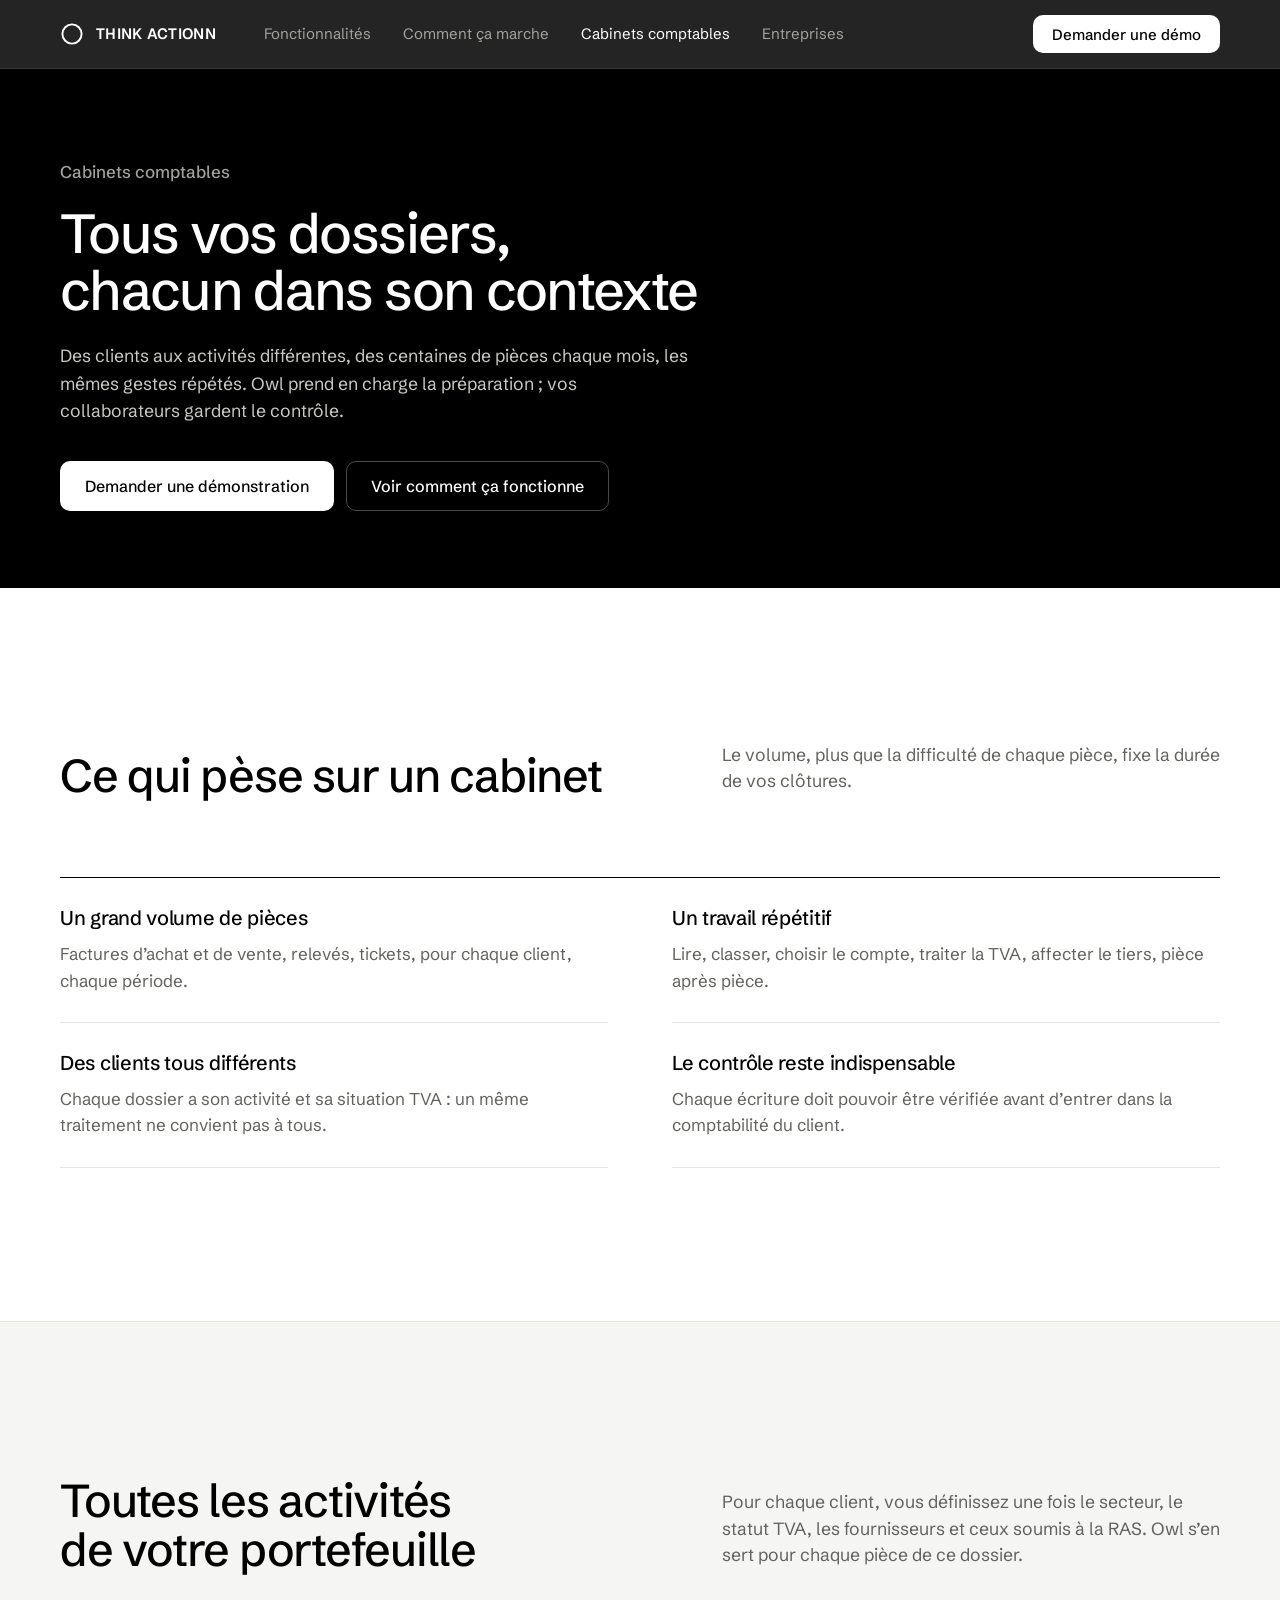
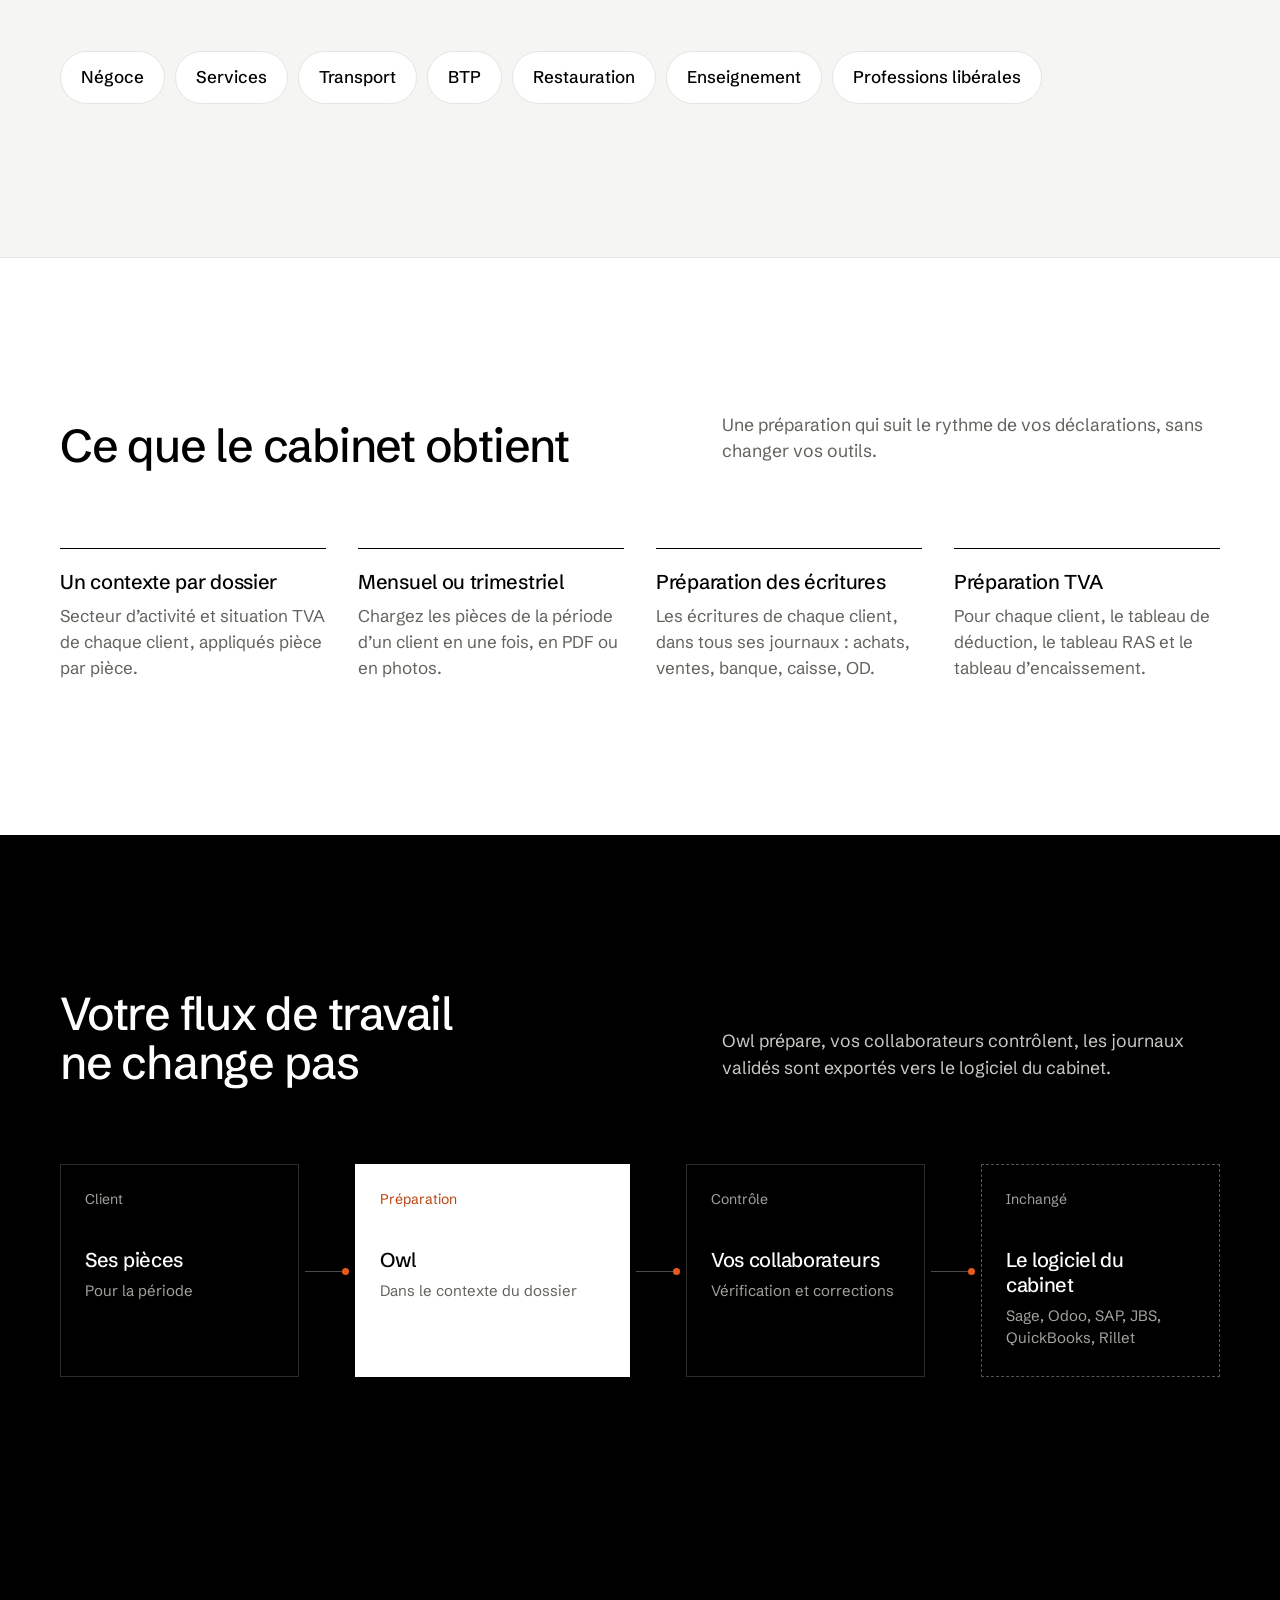
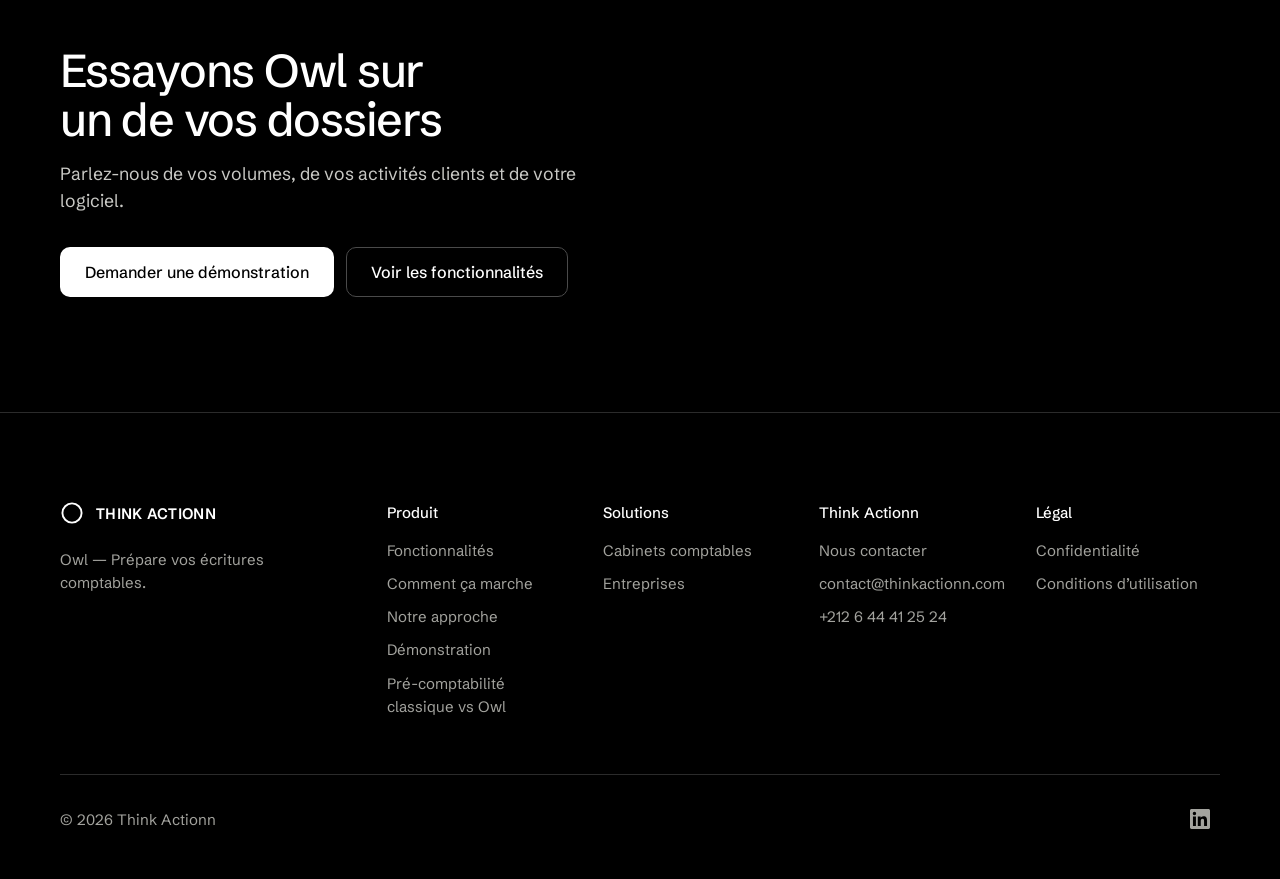
==== commit c2e0a6af: "Conformité : polices auto-hébergées, politique de confidentialité complétée, conditions d'utilisatio" ====
--- a/accounting-firms.html
+++ b/accounting-firms.html
@@ -23,9 +23,7 @@
   <link rel="canonical" href="https://www.thinkactionn.com/accounting-firms">
   <script type="application/ld+json">{"@context":"https://schema.org","@type":"BreadcrumbList","itemListElement":[{"@type":"ListItem","position":1,"name":"Accueil","item":"https://www.thinkactionn.com/"},{"@type":"ListItem","position":2,"name":"Cabinets comptables","item":"https://www.thinkactionn.com/accounting-firms"}]}</script>
   <link rel="icon" href="assets/favicon.svg" type="image/svg+xml">
-  <link rel="preconnect" href="https://fonts.googleapis.com">
-  <link rel="preconnect" href="https://fonts.gstatic.com" crossorigin>
-  <link href="https://fonts.googleapis.com/css2?family=Geist:wght@400;500;600;700&family=Geist+Mono:wght@500&family=Schibsted+Grotesk:wght@400;500;600;700&display=swap" rel="stylesheet">
+  <link rel="stylesheet" href="/assets/fonts/fonts.css">
   <link rel="stylesheet" href="styles.css">
 </head>
 <body>
@@ -180,7 +178,8 @@
           <p class="footer__h">Légal</p>
           <ul>
             <li><a href="/confidentialite">Confidentialité</a></li>
-            <!-- TODO: ajouter « Mentions légales » et « Conditions d’utilisation » quand les textes seront rédigés. -->
+            <li><a href="/conditions-utilisation">Conditions d’utilisation</a></li>
+            <!-- TODO: ajouter « Mentions légales » quand les informations de la société seront fournies. -->
           </ul>
         </nav>
       </div>
--- a/assets/fonts/fonts.css
+++ b/assets/fonts/fonts.css
@@ -0,0 +1,181 @@
+/* Self-hosted Google Fonts (SIL Open Font License): no request to Google from visitors */
+/* latin-ext */
+@font-face {
+  font-family: 'Geist';
+  font-style: normal;
+  font-weight: 400;
+  font-display: swap;
+  src: url(/assets/fonts/Geist-400-latin-ext.woff2) format('woff2');
+  unicode-range: U+0100-02BA, U+02BD-02C5, U+02C7-02CC, U+02CE-02D7, U+02DD-02FF, U+0304, U+0308, U+0329, U+1D00-1DBF, U+1E00-1E9F, U+1EF2-1EFF, U+2020, U+20A0-20AB, U+20AD-20C4, U+2113, U+2C60-2C7F, U+A720-A7FF;
+}
+/* latin */
+@font-face {
+  font-family: 'Geist';
+  font-style: normal;
+  font-weight: 400;
+  font-display: swap;
+  src: url(/assets/fonts/Geist-400-latin.woff2) format('woff2');
+  unicode-range: U+0000-00FF, U+0131, U+0152-0153, U+02BB-02BC, U+02C6, U+02DA, U+02DC, U+0304, U+0308, U+0329, U+2000-206F, U+20AC, U+2122, U+2191, U+2193, U+2212, U+2215, U+FEFF, U+FFFD;
+}
+/* latin-ext */
+@font-face {
+  font-family: 'Geist';
+  font-style: normal;
+  font-weight: 500;
+  font-display: swap;
+  src: url(/assets/fonts/Geist-500-latin-ext.woff2) format('woff2');
+  unicode-range: U+0100-02BA, U+02BD-02C5, U+02C7-02CC, U+02CE-02D7, U+02DD-02FF, U+0304, U+0308, U+0329, U+1D00-1DBF, U+1E00-1E9F, U+1EF2-1EFF, U+2020, U+20A0-20AB, U+20AD-20C4, U+2113, U+2C60-2C7F, U+A720-A7FF;
+}
+/* latin */
+@font-face {
+  font-family: 'Geist';
+  font-style: normal;
+  font-weight: 500;
+  font-display: swap;
+  src: url(/assets/fonts/Geist-500-latin.woff2) format('woff2');
+  unicode-range: U+0000-00FF, U+0131, U+0152-0153, U+02BB-02BC, U+02C6, U+02DA, U+02DC, U+0304, U+0308, U+0329, U+2000-206F, U+20AC, U+2122, U+2191, U+2193, U+2212, U+2215, U+FEFF, U+FFFD;
+}
+/* latin-ext */
+@font-face {
+  font-family: 'Geist';
+  font-style: normal;
+  font-weight: 600;
+  font-display: swap;
+  src: url(/assets/fonts/Geist-600-latin-ext.woff2) format('woff2');
+  unicode-range: U+0100-02BA, U+02BD-02C5, U+02C7-02CC, U+02CE-02D7, U+02DD-02FF, U+0304, U+0308, U+0329, U+1D00-1DBF, U+1E00-1E9F, U+1EF2-1EFF, U+2020, U+20A0-20AB, U+20AD-20C4, U+2113, U+2C60-2C7F, U+A720-A7FF;
+}
+/* latin */
+@font-face {
+  font-family: 'Geist';
+  font-style: normal;
+  font-weight: 600;
+  font-display: swap;
+  src: url(/assets/fonts/Geist-600-latin.woff2) format('woff2');
+  unicode-range: U+0000-00FF, U+0131, U+0152-0153, U+02BB-02BC, U+02C6, U+02DA, U+02DC, U+0304, U+0308, U+0329, U+2000-206F, U+20AC, U+2122, U+2191, U+2193, U+2212, U+2215, U+FEFF, U+FFFD;
+}
+/* latin-ext */
+@font-face {
+  font-family: 'Geist';
+  font-style: normal;
+  font-weight: 700;
+  font-display: swap;
+  src: url(/assets/fonts/Geist-700-latin-ext.woff2) format('woff2');
+  unicode-range: U+0100-02BA, U+02BD-02C5, U+02C7-02CC, U+02CE-02D7, U+02DD-02FF, U+0304, U+0308, U+0329, U+1D00-1DBF, U+1E00-1E9F, U+1EF2-1EFF, U+2020, U+20A0-20AB, U+20AD-20C4, U+2113, U+2C60-2C7F, U+A720-A7FF;
+}
+/* latin */
+@font-face {
+  font-family: 'Geist';
+  font-style: normal;
+  font-weight: 700;
+  font-display: swap;
+  src: url(/assets/fonts/Geist-700-latin.woff2) format('woff2');
+  unicode-range: U+0000-00FF, U+0131, U+0152-0153, U+02BB-02BC, U+02C6, U+02DA, U+02DC, U+0304, U+0308, U+0329, U+2000-206F, U+20AC, U+2122, U+2191, U+2193, U+2212, U+2215, U+FEFF, U+FFFD;
+}
+/* latin-ext */
+@font-face {
+  font-family: 'Geist Mono';
+  font-style: normal;
+  font-weight: 500;
+  font-display: swap;
+  src: url(/assets/fonts/GeistMono-500-latin-ext.woff2) format('woff2');
+  unicode-range: U+0100-02BA, U+02BD-02C5, U+02C7-02CC, U+02CE-02D7, U+02DD-02FF, U+0304, U+0308, U+0329, U+1D00-1DBF, U+1E00-1E9F, U+1EF2-1EFF, U+2020, U+20A0-20AB, U+20AD-20C4, U+2113, U+2C60-2C7F, U+A720-A7FF;
+}
+/* latin */
+@font-face {
+  font-family: 'Geist Mono';
+  font-style: normal;
+  font-weight: 500;
+  font-display: swap;
+  src: url(/assets/fonts/GeistMono-500-latin.woff2) format('woff2');
+  unicode-range: U+0000-00FF, U+0131, U+0152-0153, U+02BB-02BC, U+02C6, U+02DA, U+02DC, U+0304, U+0308, U+0329, U+2000-206F, U+20AC, U+2122, U+2191, U+2193, U+2212, U+2215, U+FEFF, U+FFFD;
+}
+/* latin-ext */
+@font-face {
+  font-family: 'Newsreader';
+  font-style: normal;
+  font-weight: 400;
+  font-display: swap;
+  src: url(/assets/fonts/Newsreader-400-latin-ext.woff2) format('woff2');
+  unicode-range: U+0100-02BA, U+02BD-02C5, U+02C7-02CC, U+02CE-02D7, U+02DD-02FF, U+0304, U+0308, U+0329, U+1D00-1DBF, U+1E00-1E9F, U+1EF2-1EFF, U+2020, U+20A0-20AB, U+20AD-20C4, U+2113, U+2C60-2C7F, U+A720-A7FF;
+}
+/* latin */
+@font-face {
+  font-family: 'Newsreader';
+  font-style: normal;
+  font-weight: 400;
+  font-display: swap;
+  src: url(/assets/fonts/Newsreader-400-latin.woff2) format('woff2');
+  unicode-range: U+0000-00FF, U+0131, U+0152-0153, U+02BB-02BC, U+02C6, U+02DA, U+02DC, U+0304, U+0308, U+0329, U+2000-206F, U+20AC, U+2122, U+2191, U+2193, U+2212, U+2215, U+FEFF, U+FFFD;
+}
+/* latin-ext */
+@font-face {
+  font-family: 'Schibsted Grotesk';
+  font-style: normal;
+  font-weight: 400;
+  font-display: swap;
+  src: url(/assets/fonts/SchibstedGrotesk-400-latin-ext.woff2) format('woff2');
+  unicode-range: U+0100-02BA, U+02BD-02C5, U+02C7-02CC, U+02CE-02D7, U+02DD-02FF, U+0304, U+0308, U+0329, U+1D00-1DBF, U+1E00-1E9F, U+1EF2-1EFF, U+2020, U+20A0-20AB, U+20AD-20C4, U+2113, U+2C60-2C7F, U+A720-A7FF;
+}
+/* latin */
+@font-face {
+  font-family: 'Schibsted Grotesk';
+  font-style: normal;
+  font-weight: 400;
+  font-display: swap;
+  src: url(/assets/fonts/SchibstedGrotesk-400-latin.woff2) format('woff2');
+  unicode-range: U+0000-00FF, U+0131, U+0152-0153, U+02BB-02BC, U+02C6, U+02DA, U+02DC, U+0304, U+0308, U+0329, U+2000-206F, U+20AC, U+2122, U+2191, U+2193, U+2212, U+2215, U+FEFF, U+FFFD;
+}
+/* latin-ext */
+@font-face {
+  font-family: 'Schibsted Grotesk';
+  font-style: normal;
+  font-weight: 500;
+  font-display: swap;
+  src: url(/assets/fonts/SchibstedGrotesk-500-latin-ext.woff2) format('woff2');
+  unicode-range: U+0100-02BA, U+02BD-02C5, U+02C7-02CC, U+02CE-02D7, U+02DD-02FF, U+0304, U+0308, U+0329, U+1D00-1DBF, U+1E00-1E9F, U+1EF2-1EFF, U+2020, U+20A0-20AB, U+20AD-20C4, U+2113, U+2C60-2C7F, U+A720-A7FF;
+}
+/* latin */
+@font-face {
+  font-family: 'Schibsted Grotesk';
+  font-style: normal;
+  font-weight: 500;
+  font-display: swap;
+  src: url(/assets/fonts/SchibstedGrotesk-500-latin.woff2) format('woff2');
+  unicode-range: U+0000-00FF, U+0131, U+0152-0153, U+02BB-02BC, U+02C6, U+02DA, U+02DC, U+0304, U+0308, U+0329, U+2000-206F, U+20AC, U+2122, U+2191, U+2193, U+2212, U+2215, U+FEFF, U+FFFD;
+}
+/* latin-ext */
+@font-face {
+  font-family: 'Schibsted Grotesk';
+  font-style: normal;
+  font-weight: 600;
+  font-display: swap;
+  src: url(/assets/fonts/SchibstedGrotesk-600-latin-ext.woff2) format('woff2');
+  unicode-range: U+0100-02BA, U+02BD-02C5, U+02C7-02CC, U+02CE-02D7, U+02DD-02FF, U+0304, U+0308, U+0329, U+1D00-1DBF, U+1E00-1E9F, U+1EF2-1EFF, U+2020, U+20A0-20AB, U+20AD-20C4, U+2113, U+2C60-2C7F, U+A720-A7FF;
+}
+/* latin */
+@font-face {
+  font-family: 'Schibsted Grotesk';
+  font-style: normal;
+  font-weight: 600;
+  font-display: swap;
+  src: url(/assets/fonts/SchibstedGrotesk-600-latin.woff2) format('woff2');
+  unicode-range: U+0000-00FF, U+0131, U+0152-0153, U+02BB-02BC, U+02C6, U+02DA, U+02DC, U+0304, U+0308, U+0329, U+2000-206F, U+20AC, U+2122, U+2191, U+2193, U+2212, U+2215, U+FEFF, U+FFFD;
+}
+/* latin-ext */
+@font-face {
+  font-family: 'Schibsted Grotesk';
+  font-style: normal;
+  font-weight: 700;
+  font-display: swap;
+  src: url(/assets/fonts/SchibstedGrotesk-700-latin-ext.woff2) format('woff2');
+  unicode-range: U+0100-02BA, U+02BD-02C5, U+02C7-02CC, U+02CE-02D7, U+02DD-02FF, U+0304, U+0308, U+0329, U+1D00-1DBF, U+1E00-1E9F, U+1EF2-1EFF, U+2020, U+20A0-20AB, U+20AD-20C4, U+2113, U+2C60-2C7F, U+A720-A7FF;
+}
+/* latin */
+@font-face {
+  font-family: 'Schibsted Grotesk';
+  font-style: normal;
+  font-weight: 700;
+  font-display: swap;
+  src: url(/assets/fonts/SchibstedGrotesk-700-latin.woff2) format('woff2');
+  unicode-range: U+0000-00FF, U+0131, U+0152-0153, U+02BB-02BC, U+02C6, U+02DA, U+02DC, U+0304, U+0308, U+0329, U+2000-206F, U+20AC, U+2122, U+2191, U+2193, U+2212, U+2215, U+FEFF, U+FFFD;
+}
--- a/styles.css
+++ b/styles.css
@@ -1128,3 +1128,7 @@
 /* the app stays still for visitors who reduce motion */
 @media (prefers-reduced-motion: reduce) { .hero--split .window { transform: none !important; } }
 
+
+/* ---------- Home hero: audience line ---------- */
+.hero__for { margin-top: 20px; color: var(--mist); font-size: 1rem; }
+.hero--split .hero__lede { margin-top: 20px; }
